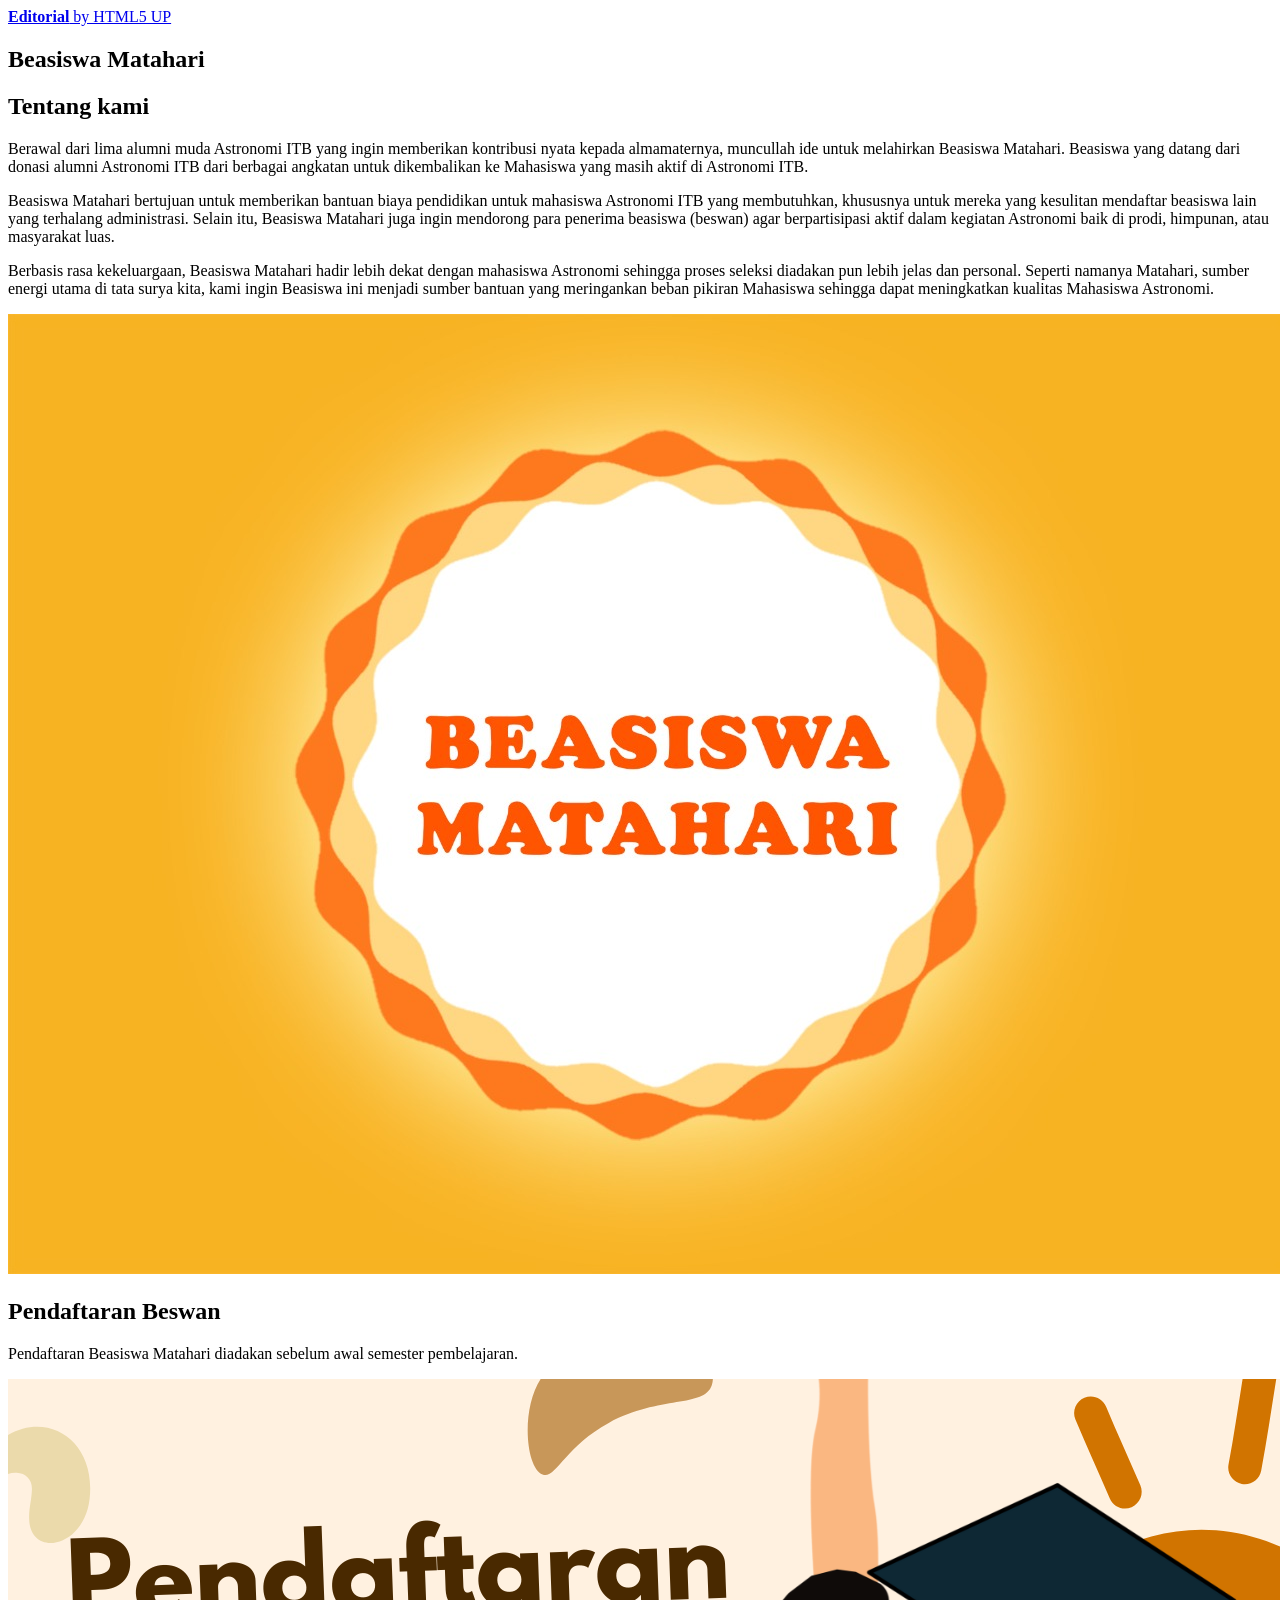
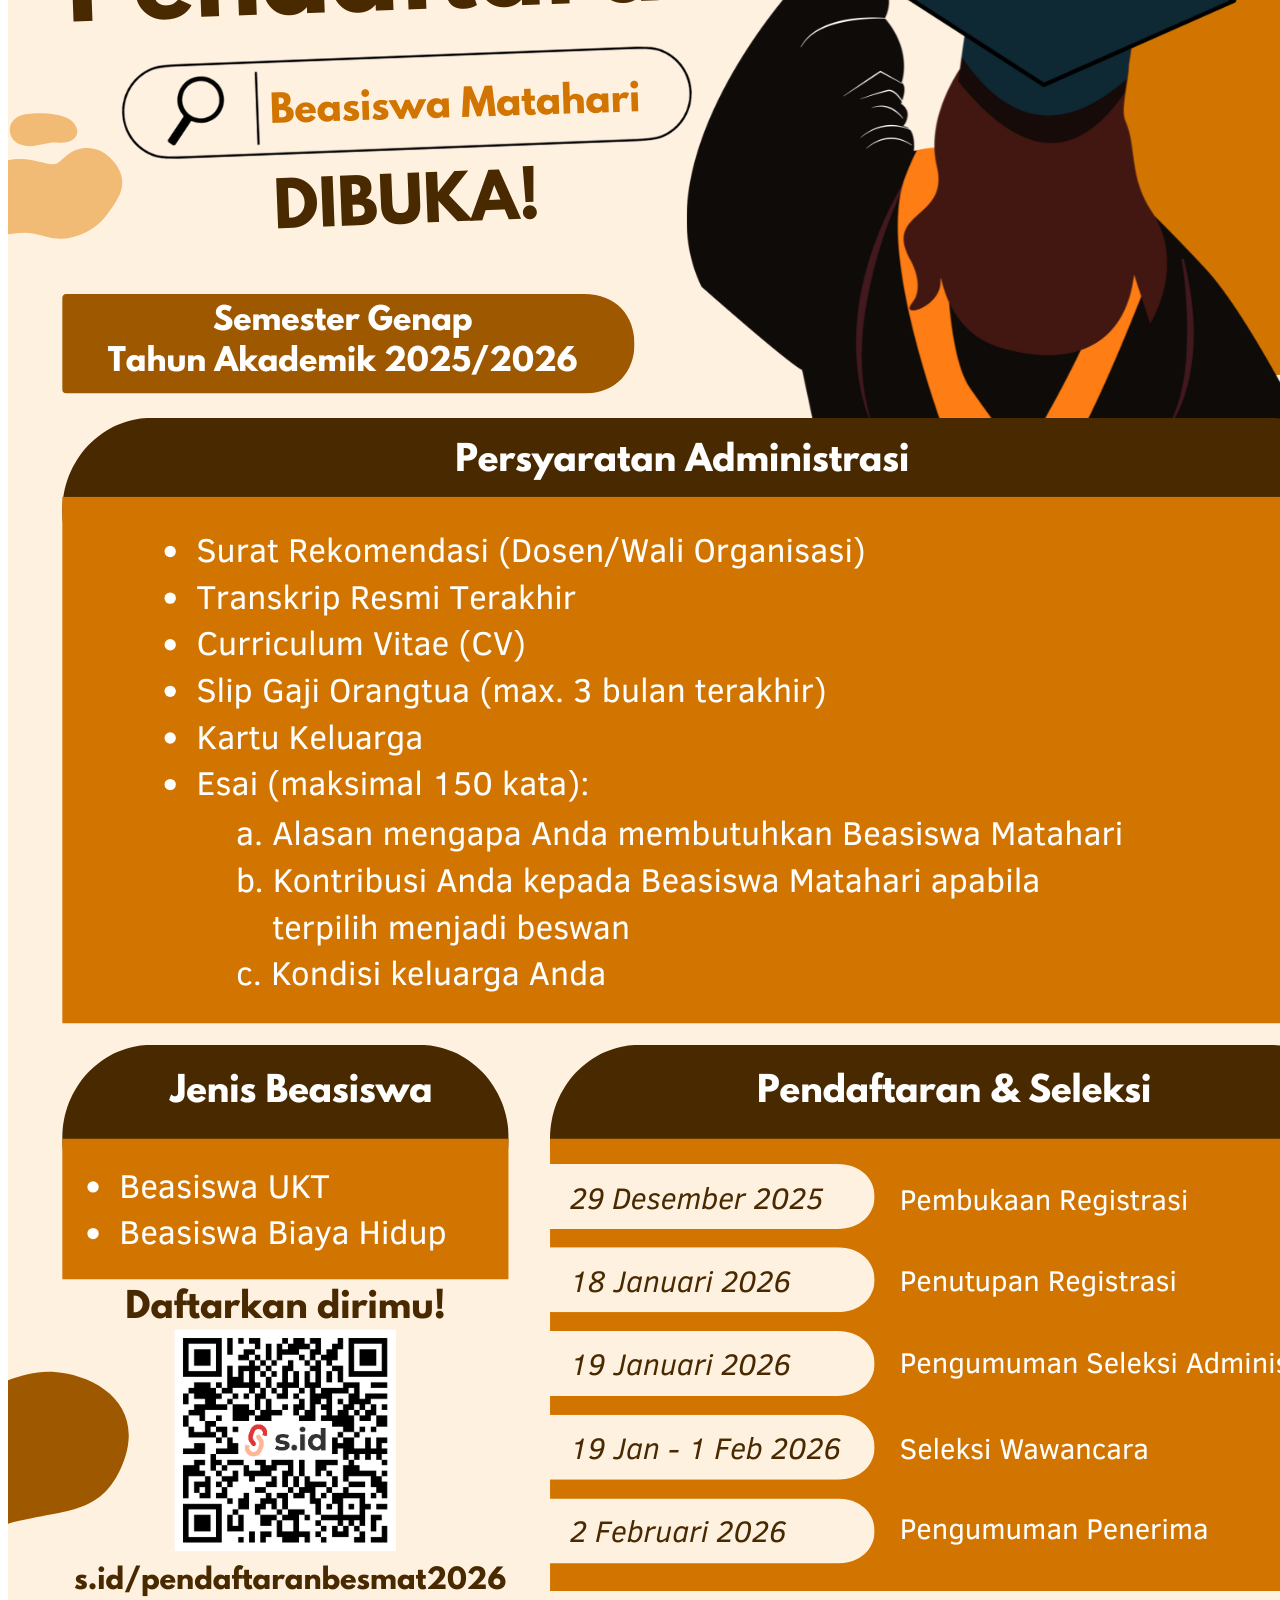
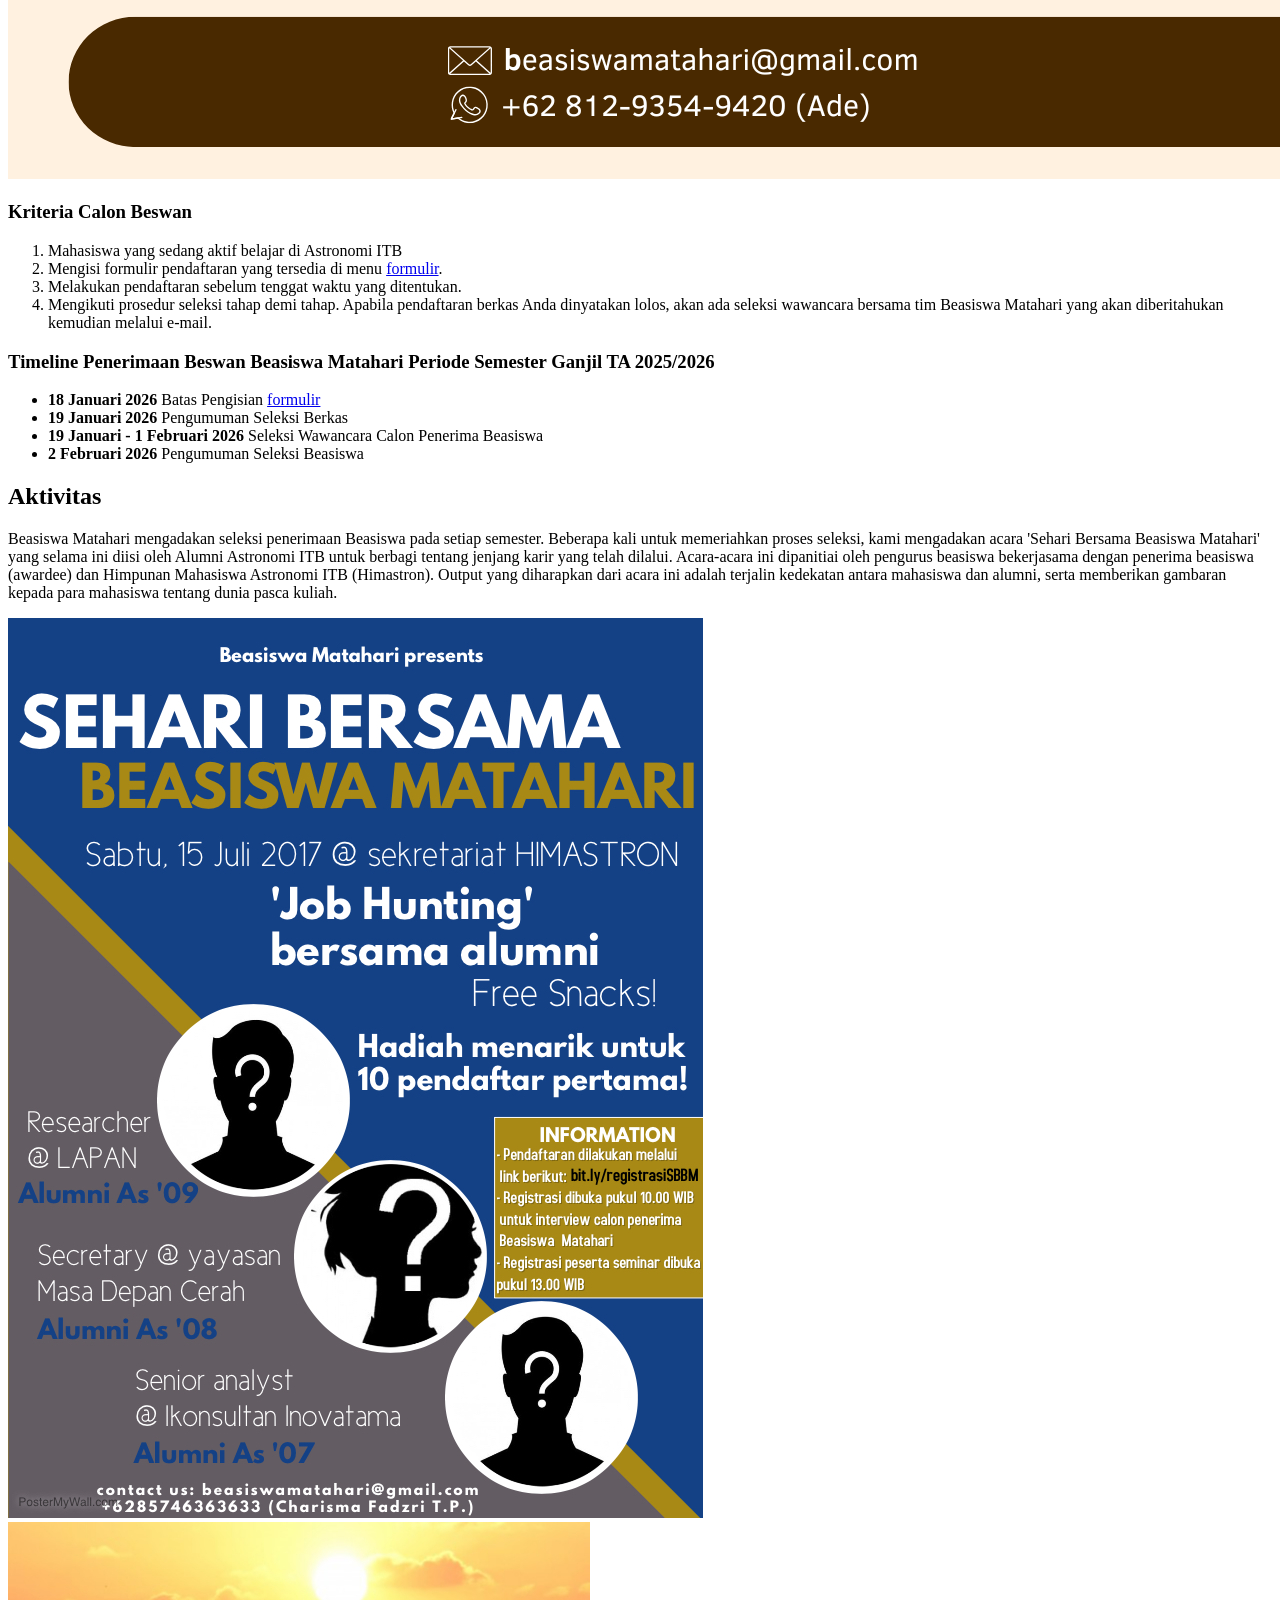
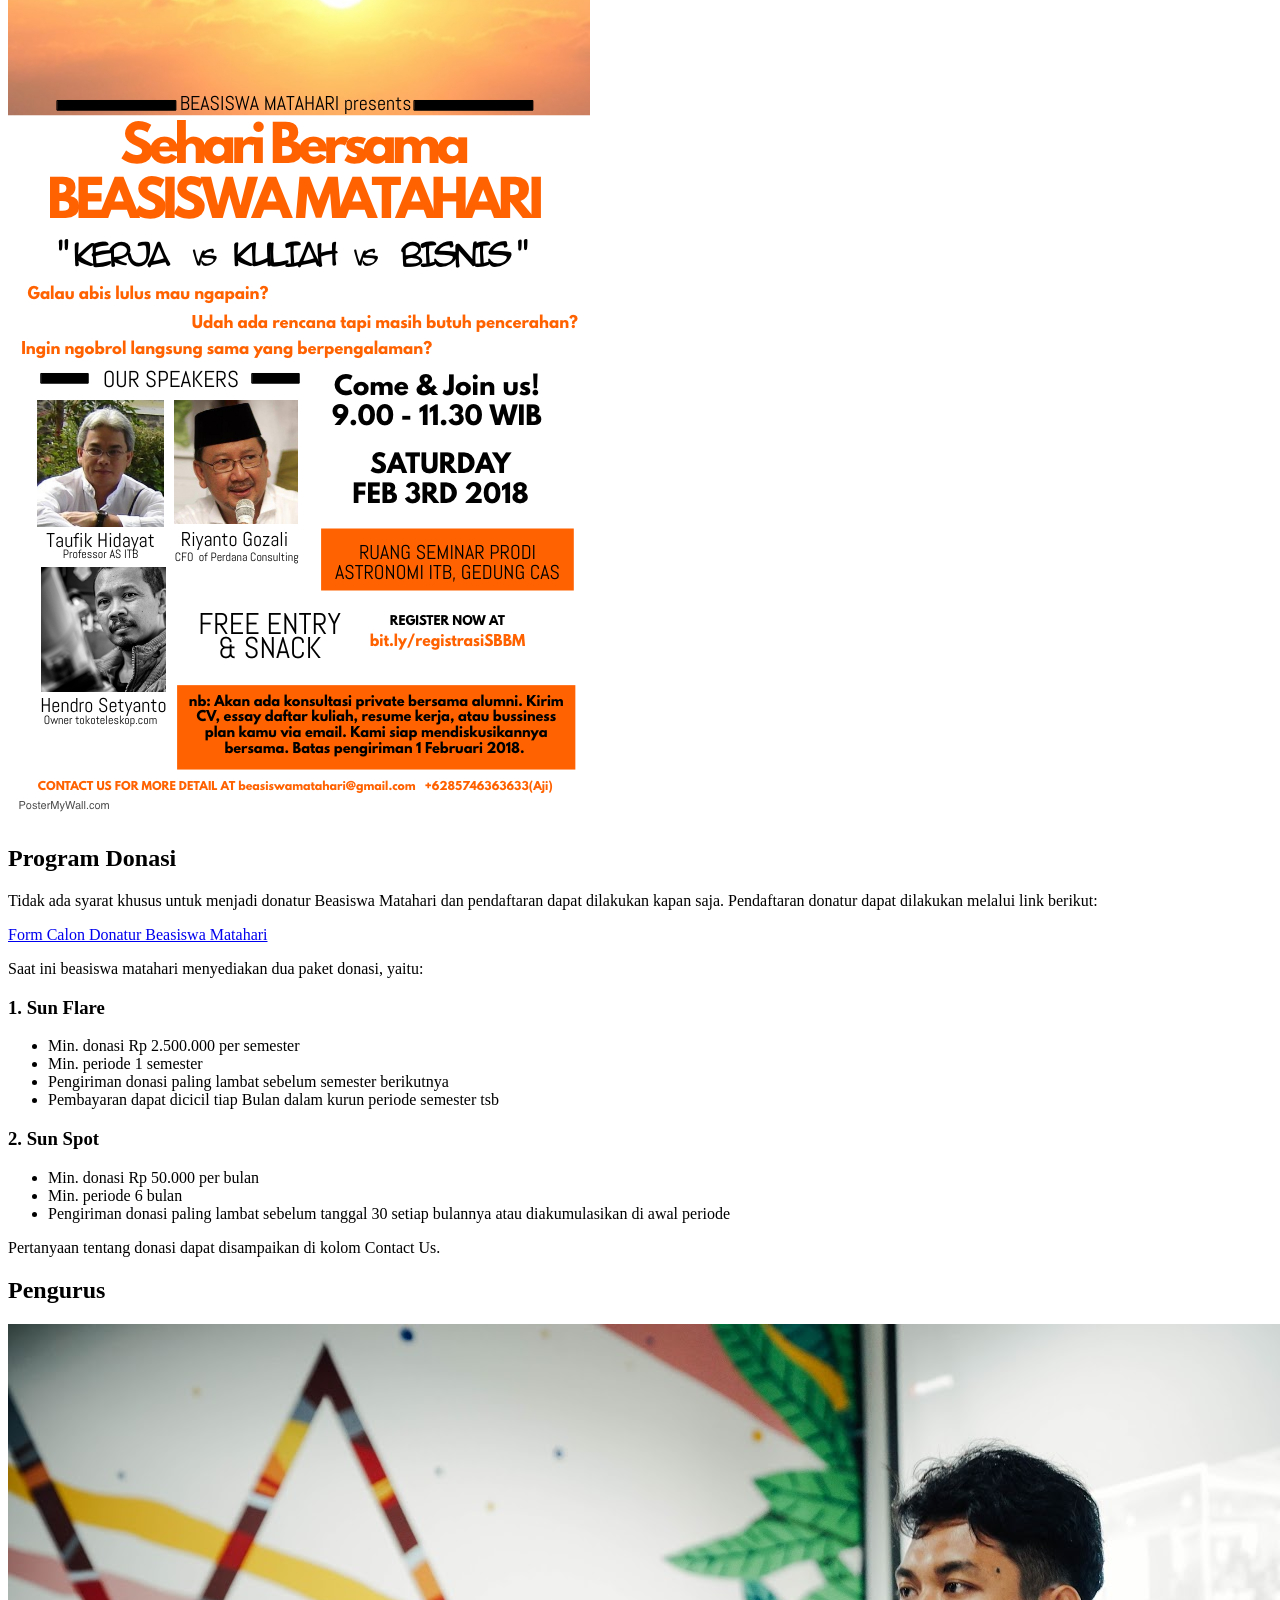
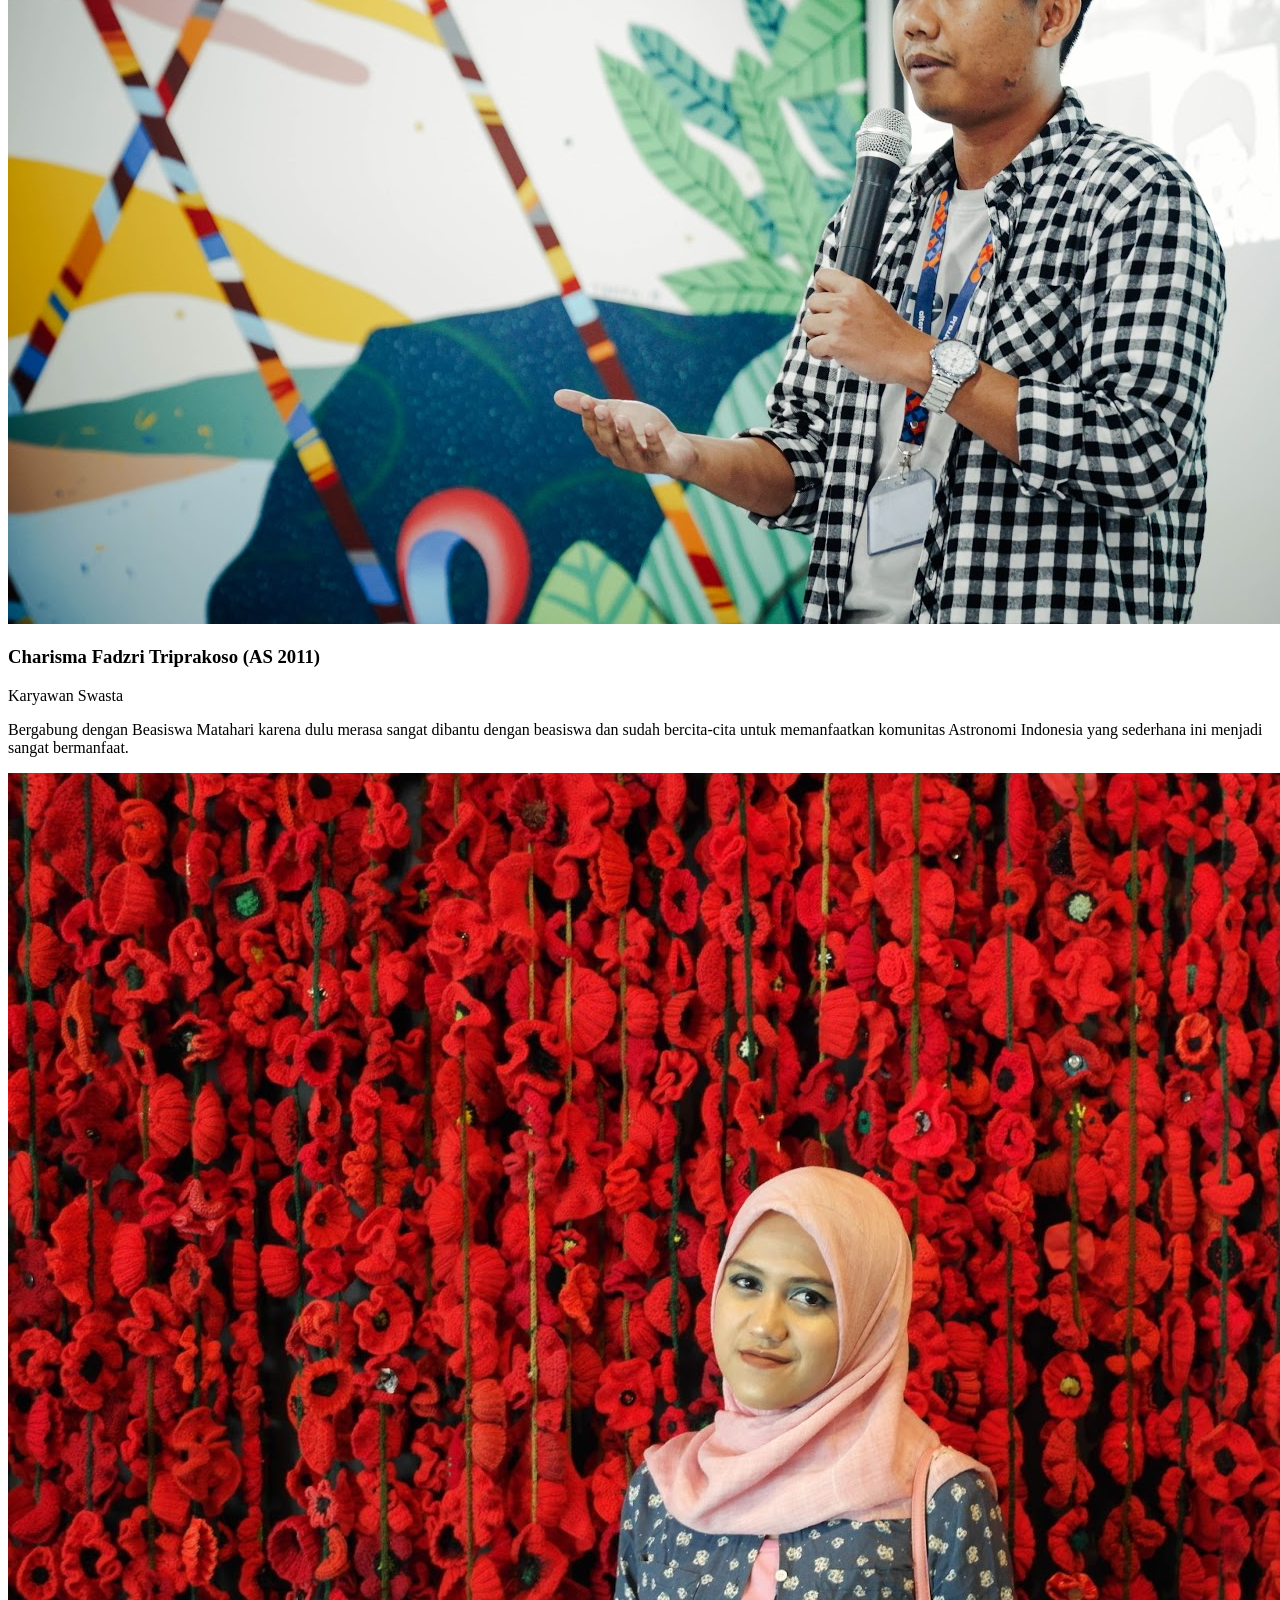
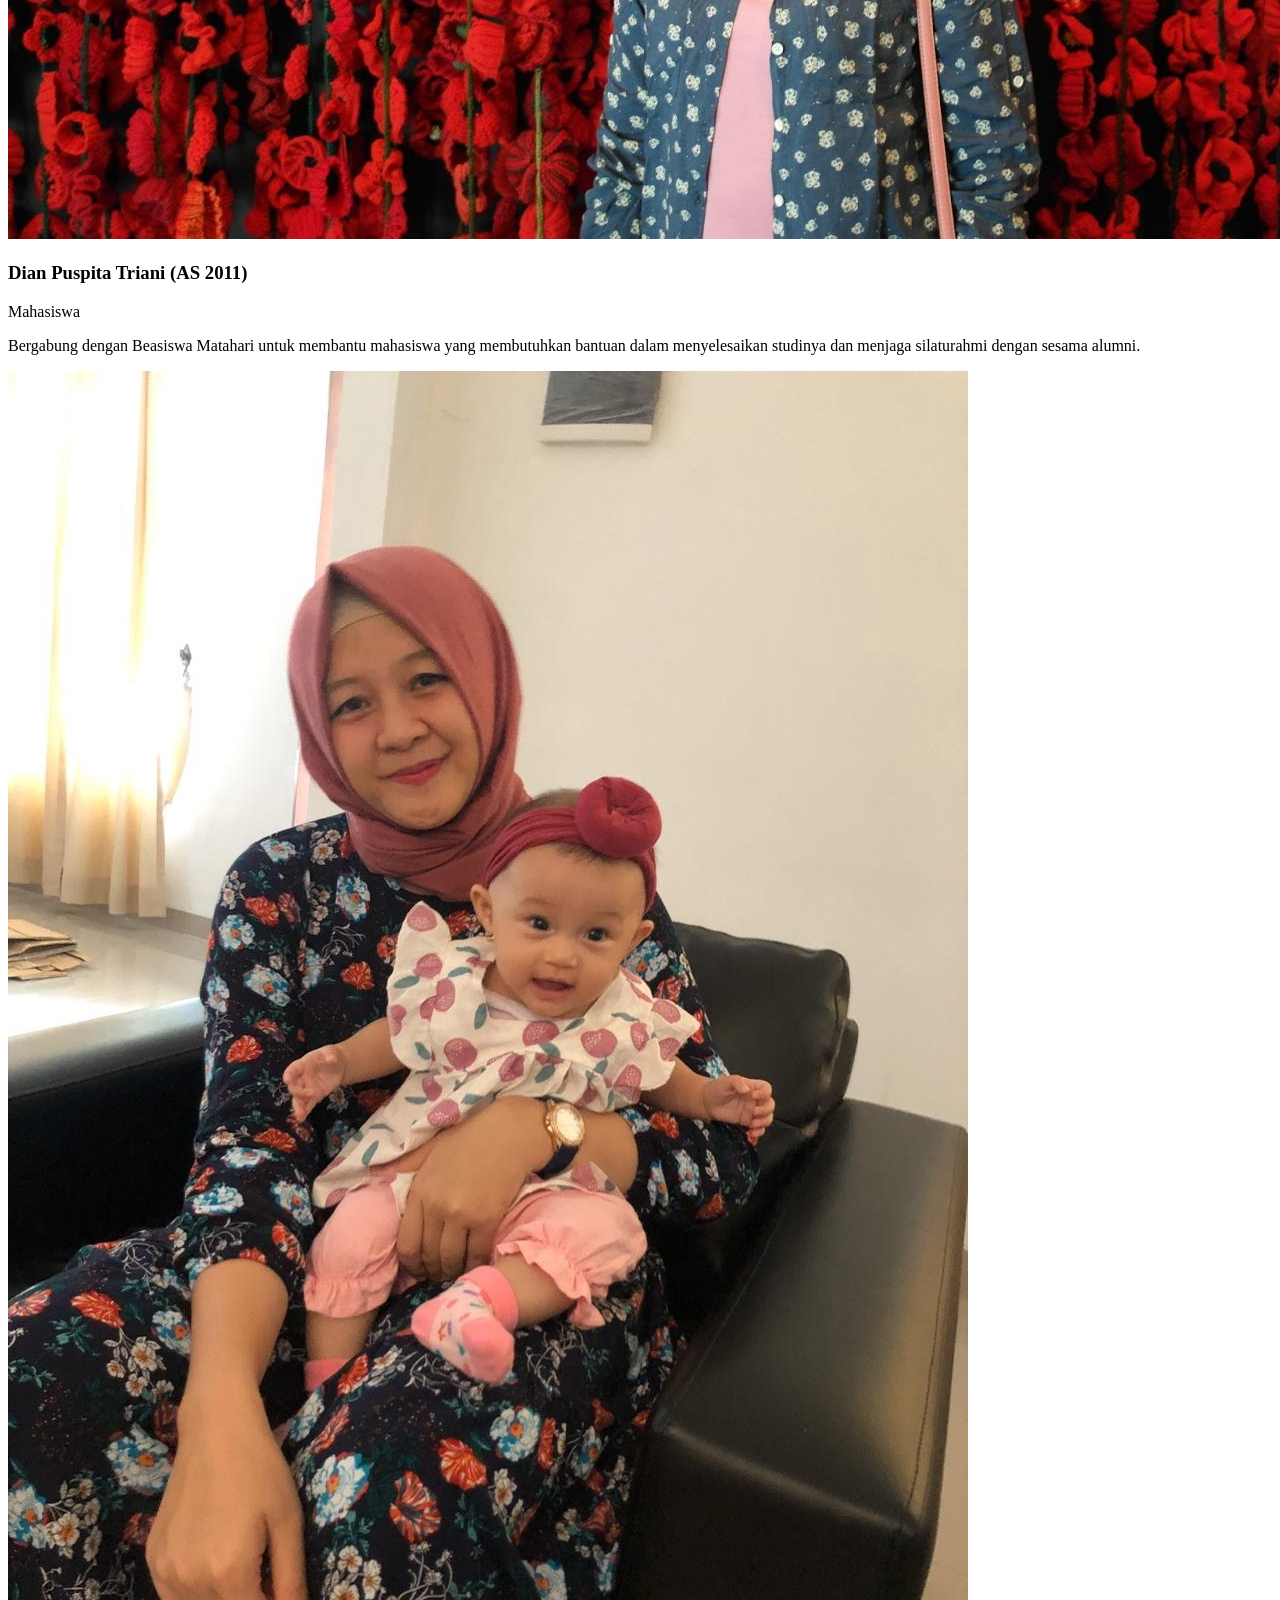
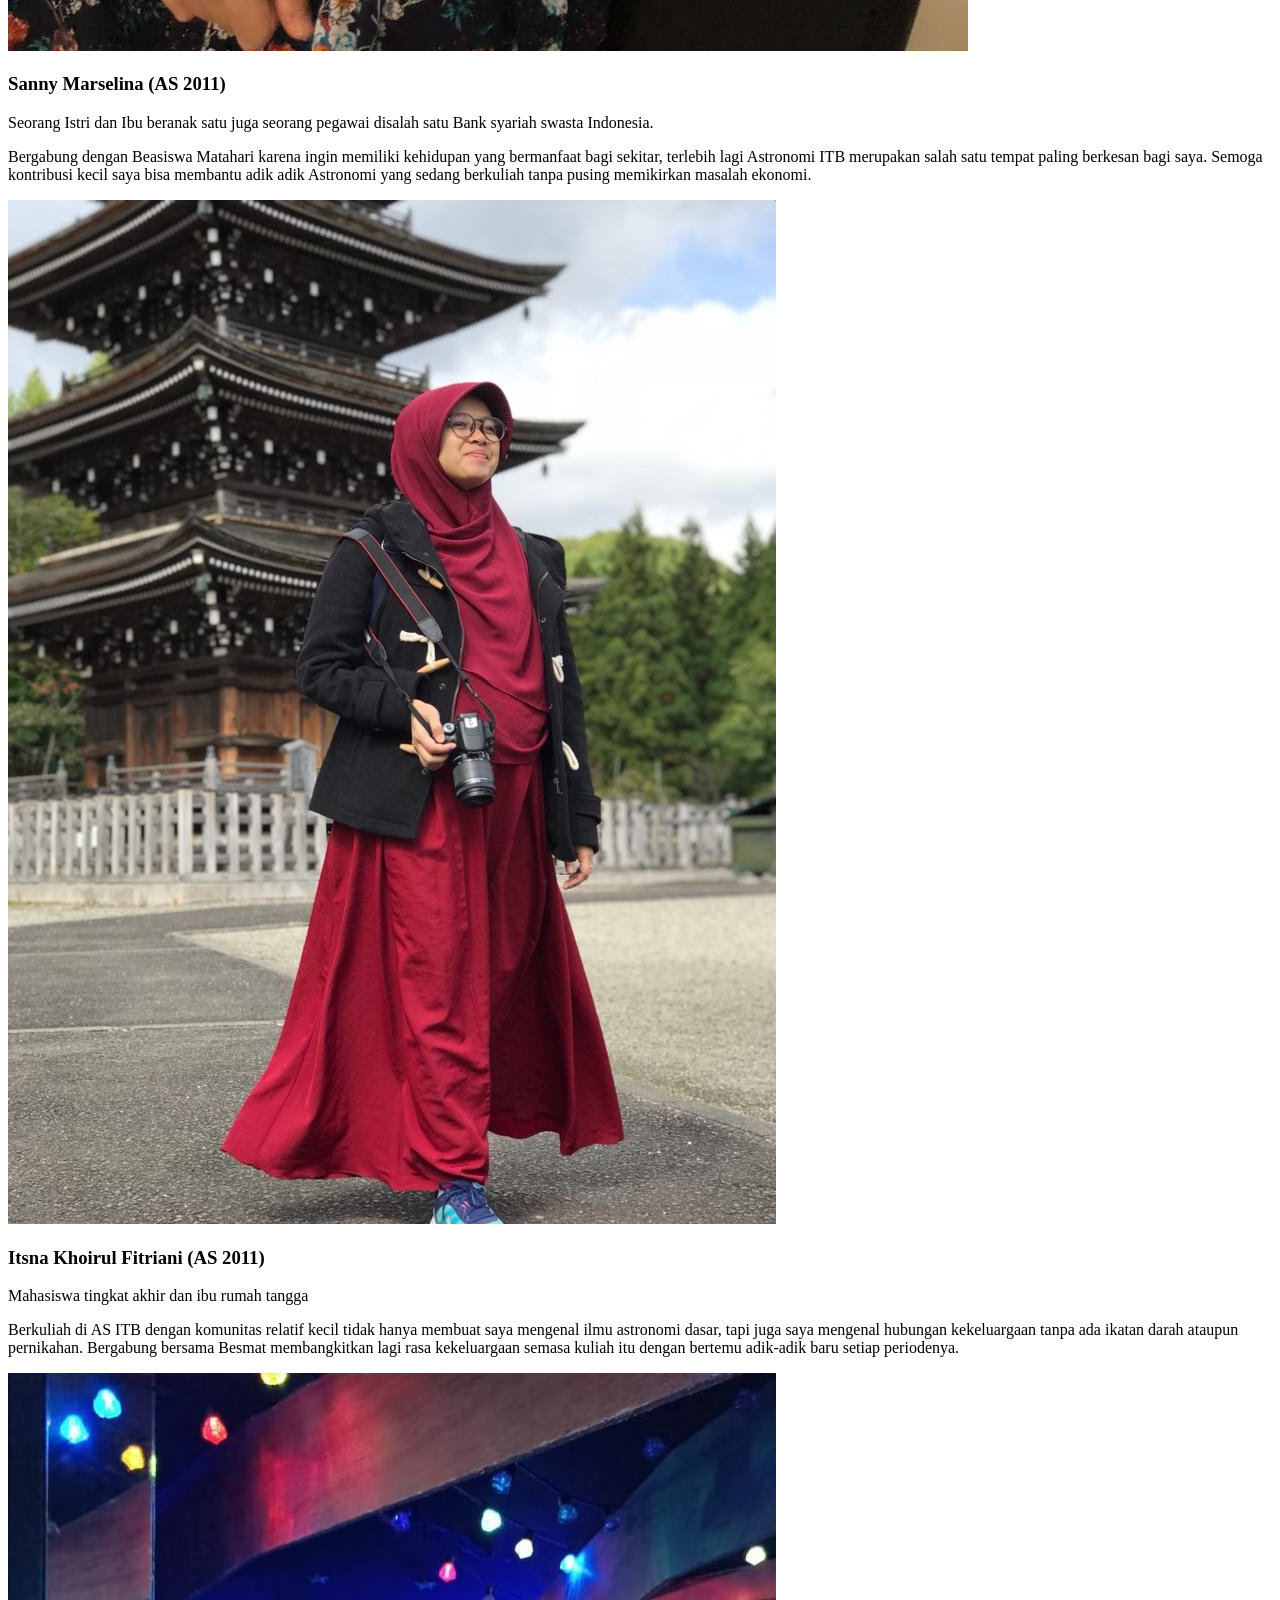
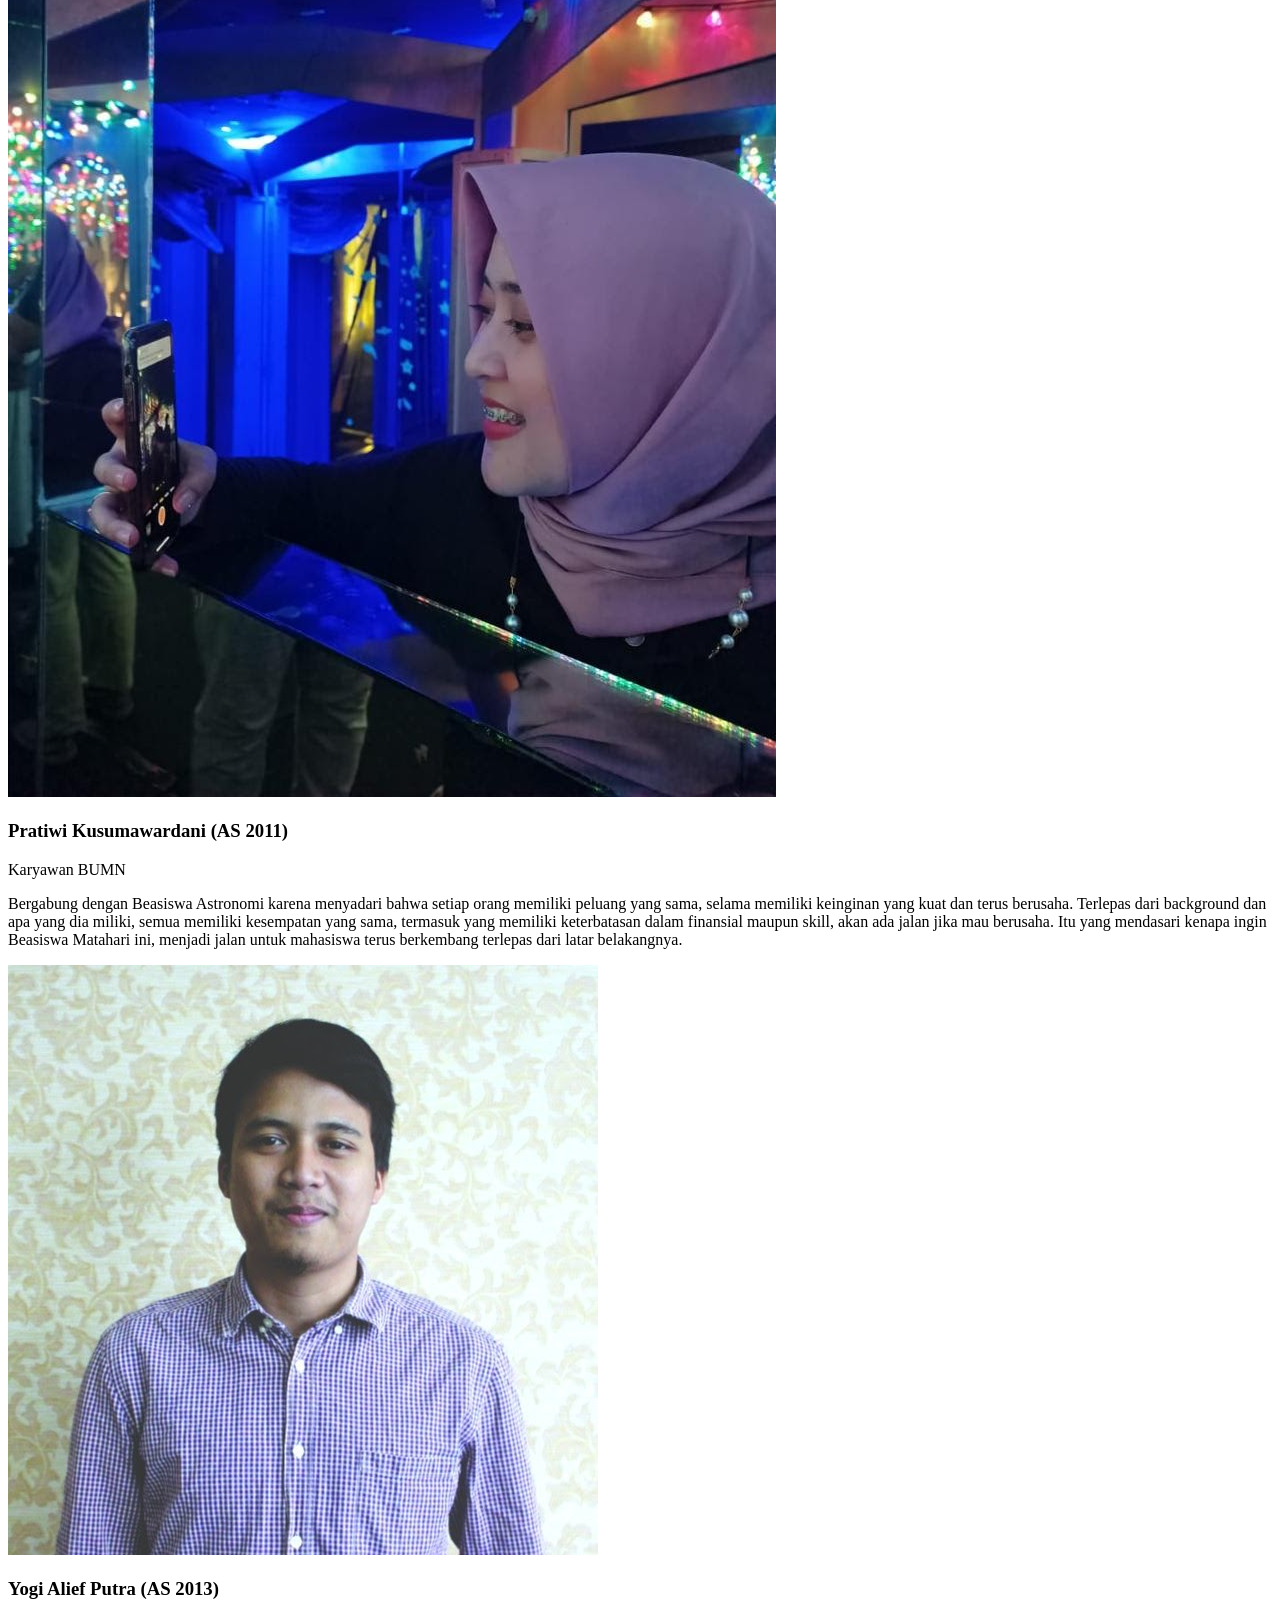
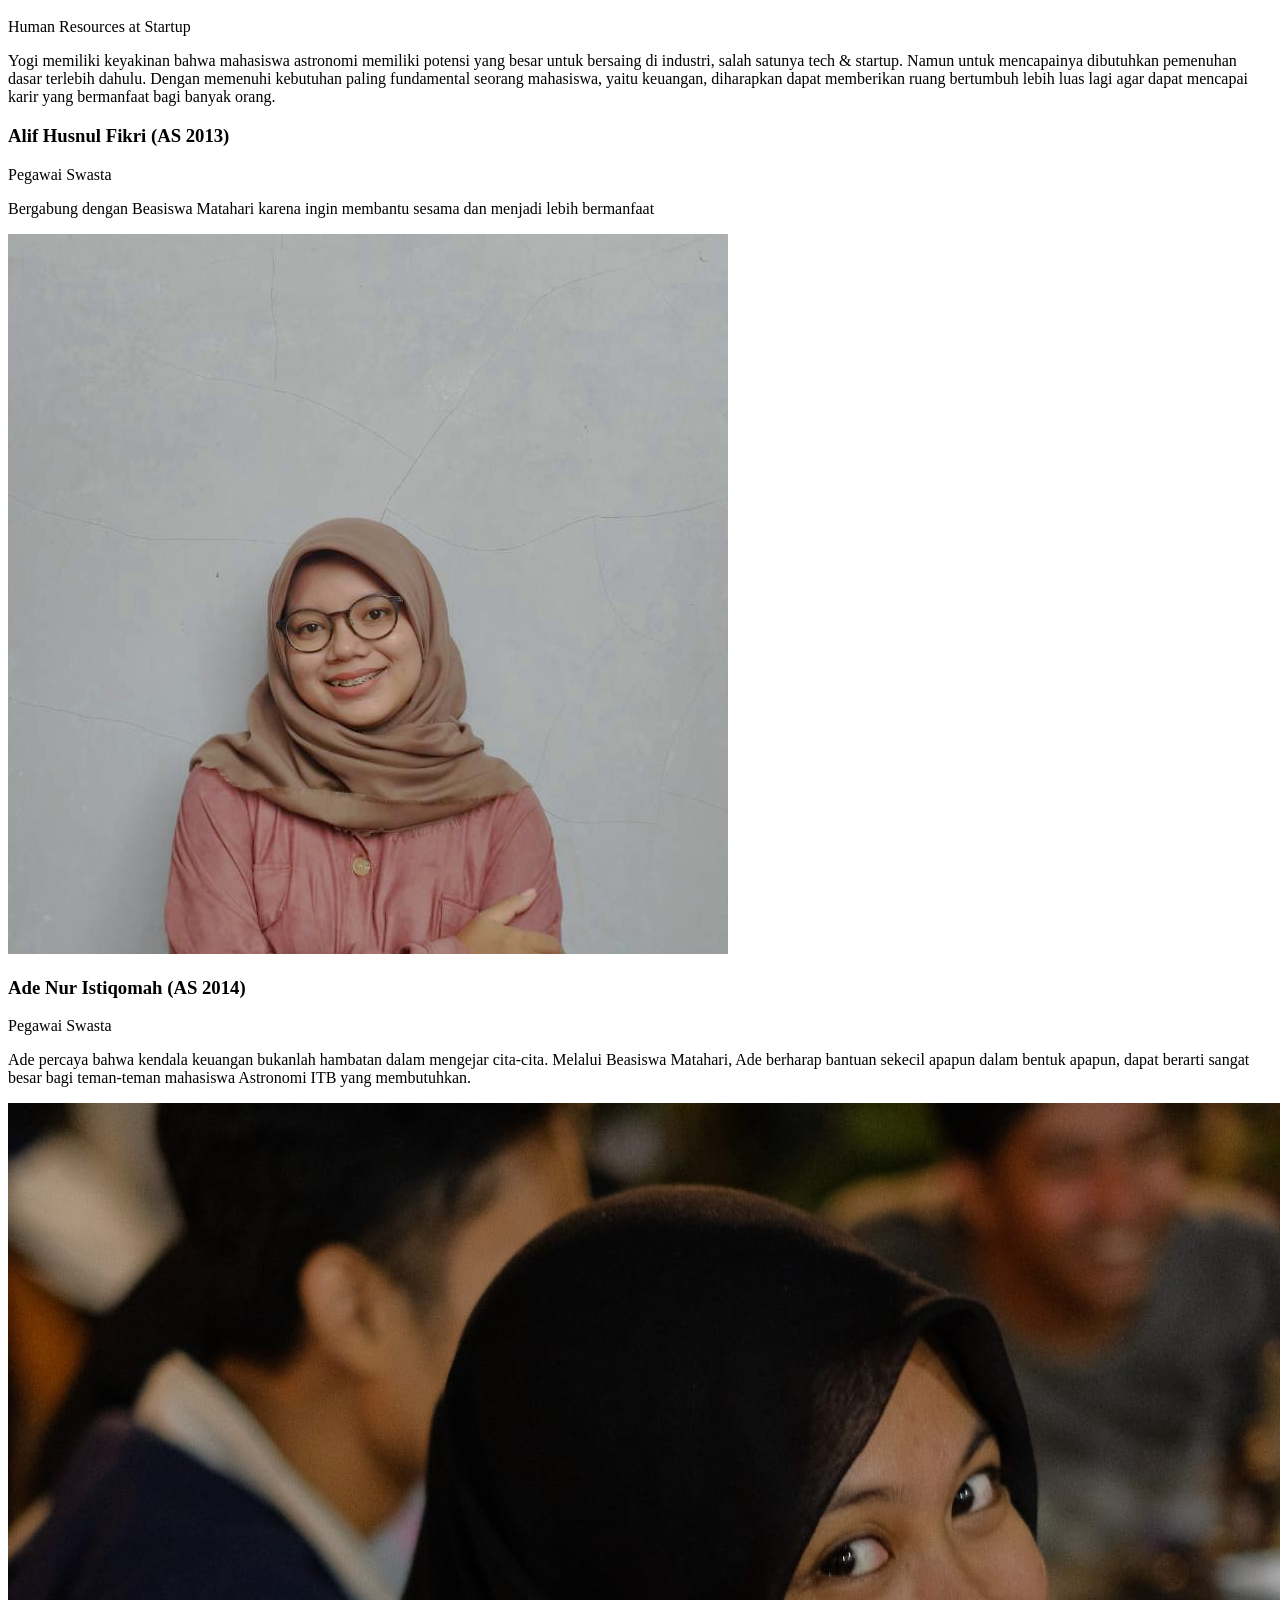
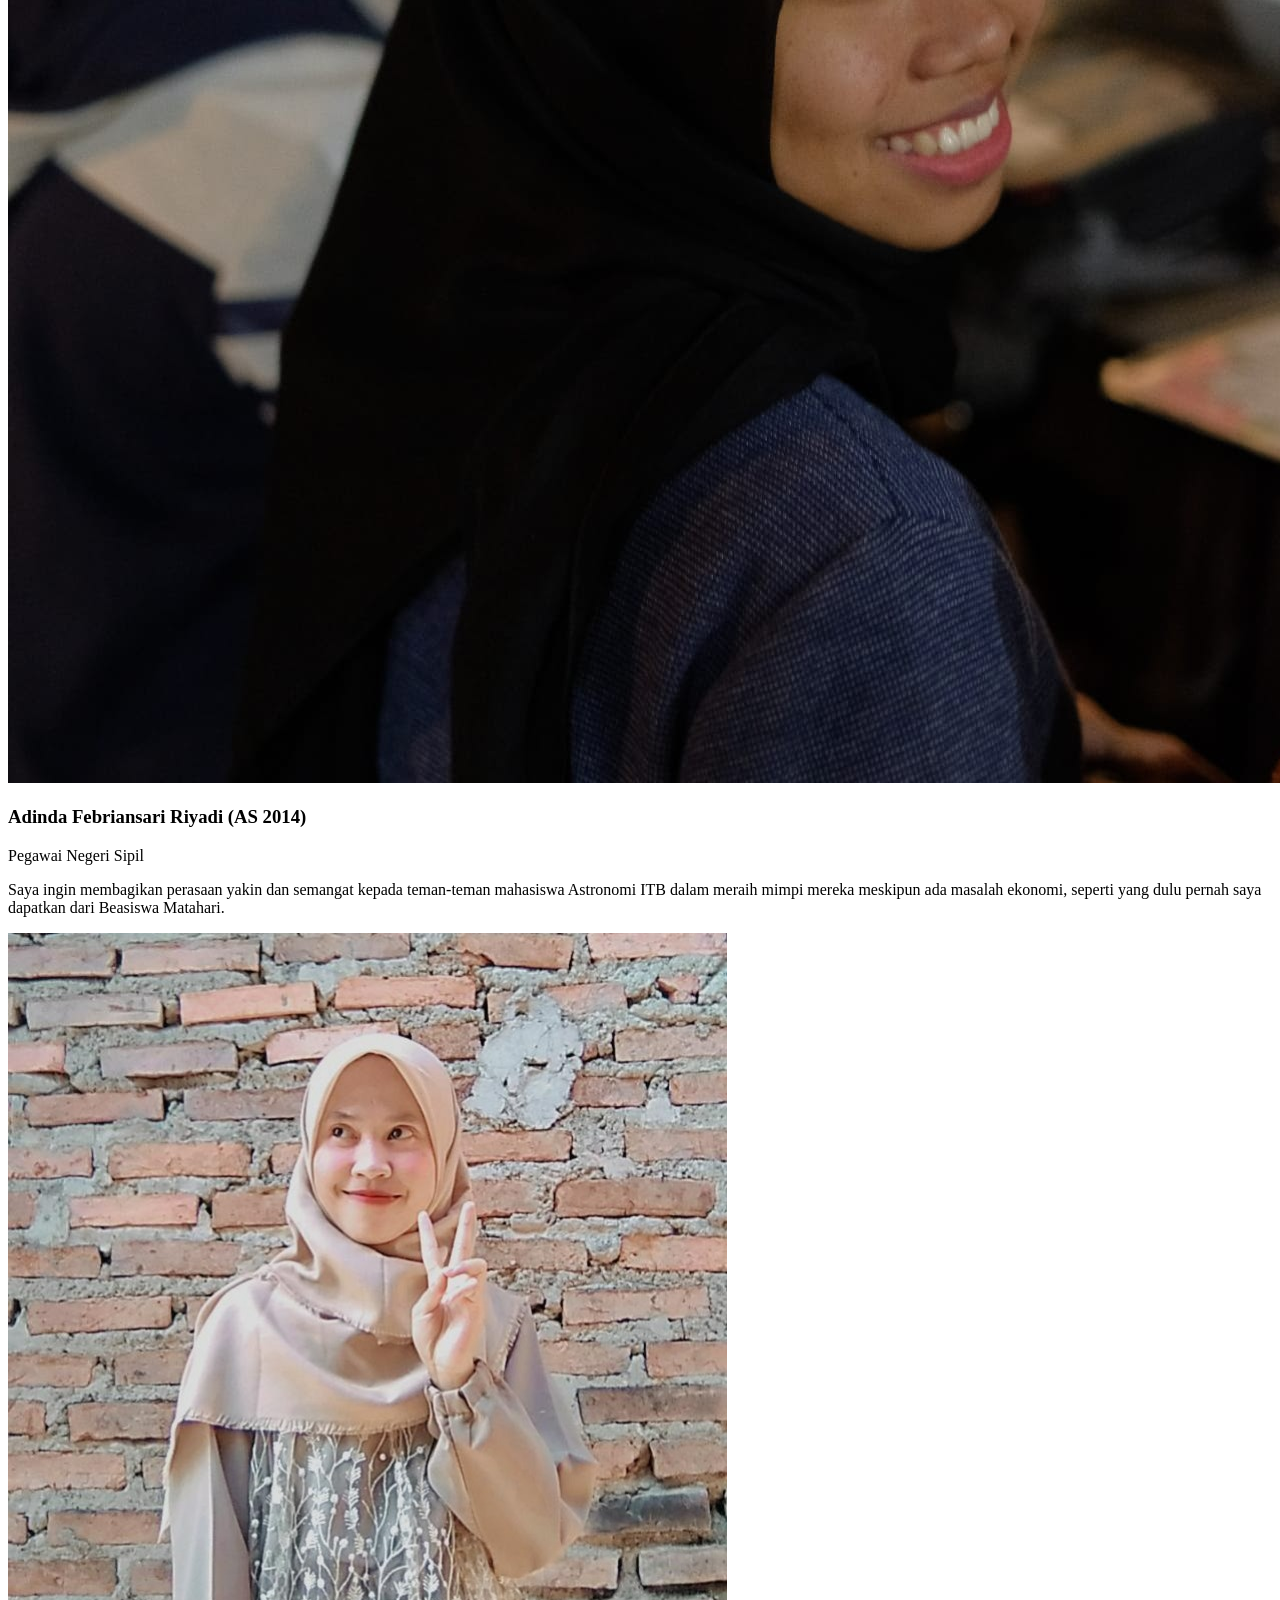
==== index.html @ 415eaded "Update index.html" ====
<!DOCTYPE HTML>
<!--
	Editorial by HTML5 UP
	html5up.net | @ajlkn
	Free for personal and commercial use under the CCA 3.0 license (html5up.net/license)
-->
<html>
	<head>
		<title>Beasiswa Matahari</title>
		<meta charset="utf-8" />
		<meta name="viewport" content="width=device-width, initial-scale=1, user-scalable=no" />
		<link rel="stylesheet" href="assets/css/main.css" />
	</head>
	<body class="is-preload">

		<!-- Wrapper -->
			<div id="wrapper">

				<!-- Main -->
					<div id="main">
						<div class="inner">

							<!-- Header -->
								<header id="header">
									<a href="index.html" class="logo"><strong>Editorial</strong> by HTML5 UP</a>
									<ul class="icons">
									</ul>
								</header>

							<!-- Banner -->
								<section id="banner">
									<div class="content">
										<header>
											<h1>Beasiswa Matahari<br />
											<h2>Tentang kami</h2>
										</header>
										<p>Berawal dari lima alumni muda Astronomi ITB yang ingin memberikan kontribusi nyata kepada almamaternya, muncullah ide untuk melahirkan Beasiswa Matahari. Beasiswa yang datang dari donasi alumni Astronomi ITB dari berbagai angkatan untuk dikembalikan ke Mahasiswa yang masih aktif di Astronomi ITB. <p>
										<p>Beasiswa Matahari bertujuan untuk memberikan bantuan biaya pendidikan untuk mahasiswa Astronomi ITB yang membutuhkan, khususnya untuk mereka yang kesulitan mendaftar beasiswa lain yang terhalang administrasi. Selain itu, Beasiswa Matahari juga ingin mendorong para penerima beasiswa (beswan) agar berpartisipasi aktif dalam kegiatan Astronomi baik di prodi, himpunan, atau masyarakat luas.<p>
										<p>Berbasis rasa kekeluargaan, Beasiswa Matahari hadir lebih dekat dengan mahasiswa Astronomi sehingga proses seleksi diadakan pun lebih jelas dan personal. Seperti namanya Matahari, sumber energi utama di tata surya kita, kami ingin Beasiswa ini menjadi sumber bantuan yang meringankan beban pikiran Mahasiswa sehingga  dapat meningkatkan kualitas Mahasiswa Astronomi.</p>
									</div>
									<span class="image object">
										<img src="images/LogoBesmat.jpeg" alt="" />
									</span>
								
								</section>


							<!-- Section -->
								<section>
									<header class="major">
										<h2>Pendaftaran Beswan</h2>
									</header>
									
									
									<div class="posts">
										<article>
				
											
											<p>Pendaftaran Beasiswa Matahari diadakan sebelum awal semester pembelajaran.</p>
											<a href="#" class="image"><img src="images/poster_periode15.png" alt="" /></a>
											<h3>Kriteria Calon Beswan</h3>
											<ol>
												<li> Mahasiswa yang sedang aktif belajar di Astronomi ITB </li>
												<li> Mengisi formulir pendaftaran yang tersedia di menu <a href="formulir.html">formulir</a>. </li>
												<li> Melakukan pendaftaran sebelum tenggat waktu yang ditentukan. </li>
												<li> Mengikuti prosedur seleksi tahap demi tahap. Apabila pendaftaran berkas Anda dinyatakan lolos, akan ada seleksi wawancara bersama tim Beasiswa Matahari yang akan diberitahukan kemudian melalui e-mail. </li>
											</ol>
											<h3>Timeline Penerimaan Beswan Beasiswa Matahari Periode Semester Ganjil TA 2025/2026</h3>
											<ul>
												<li> <b>18 Januari 2026</b> Batas Pengisian <a href="formulir.html">formulir</a></li>
												<li> <b>19 Januari 2026</b> Pengumuman Seleksi Berkas</li>
												<li> <b>19 Januari - 1 Februari 2026</b> Seleksi Wawancara Calon Penerima Beasiswa</li>
												<li> <b>2 Februari 2026</b> Pengumuman Seleksi Beasiswa</li>
											</ul>
										
											
										</article>
									</div>
								</section>
									
							<!-- Section -->
								<section>
									<header class="major">
										<h2>Aktivitas</h2>
									</header>
									<div class="posts">
										<article>
											<p>Beasiswa Matahari mengadakan seleksi penerimaan Beasiswa pada setiap semester. Beberapa kali untuk memeriahkan proses seleksi, 
												kami mengadakan acara 'Sehari Bersama Beasiswa Matahari' yang selama ini diisi oleh Alumni Astronomi ITB untuk berbagi tentang 
												jenjang karir yang telah dilalui. Acara-acara ini dipanitiai oleh pengurus beasiswa bekerjasama dengan penerima beasiswa (awardee) 
												dan Himpunan Mahasiswa Astronomi ITB (Himastron). Output yang diharapkan dari acara ini adalah terjalin kedekatan antara mahasiswa dan alumni, 
												serta memberikan gambaran kepada para mahasiswa tentang dunia pasca kuliah. </p>
											<a href="#" class="image"><img src="images/seharibersamabesmat_1.jpg" alt="" /></a><a href="#" class="image"><img src="images/seharibersamabesmat_2.jpg" alt="" /></a>
										</article>
									</div>
								</section>

							<!-- Section -->
								<section>
									<header class="major">
										<h2>Program Donasi</h2>
									</header>
									<div class="posts">
										<article>
											<p>Tidak ada syarat khusus untuk menjadi donatur Beasiswa Matahari dan pendaftaran dapat dilakukan kapan saja. Pendaftaran donatur dapat dilakukan melalui link berikut: </p>
											<a href="http://bit.ly/formcalondonaturbeasiswamatahari">Form Calon Donatur Beasiswa Matahari</a><br>
											
											<p>Saat ini beasiswa matahari menyediakan dua paket donasi, yaitu:</p>
											<h3>1. Sun Flare</h3>
											<ul>
												<li>Min. donasi Rp 2.500.000 per semester</li>
												<li>Min. periode 1 semester</li>
												<li>Pengiriman donasi paling lambat sebelum semester berikutnya</li>
												<li>Pembayaran dapat dicicil tiap Bulan dalam kurun periode semester tsb</li>
											</ul>
											
											<h3>2. Sun Spot</h3>
											<ul>
												<li>Min. donasi Rp 50.000 per bulan</li>
												<li>Min. periode 6 bulan</li>
												<li>Pengiriman donasi paling lambat sebelum tanggal 30 setiap bulannya atau diakumulasikan di awal periode</li>
											</ul>
											
											<p>Pertanyaan tentang donasi dapat disampaikan di kolom Contact Us.</p>

											
										</article>
									</div>
								</section>

							<!-- Section -->
								<section>
									<header class="major">
										<h2>Pengurus</h2>
									</header>
									<div class="posts">
										<article>
											<a href="#" class="image"><img src="images/aji.jpeg" alt="" /></a>
											<h3>Charisma Fadzri Triprakoso (AS 2011)</h3>
											<p>Karyawan Swasta</p>
											<p>Bergabung dengan Beasiswa Matahari karena dulu merasa sangat dibantu dengan beasiswa dan sudah bercita-cita untuk memanfaatkan komunitas Astronomi Indonesia yang sederhana ini menjadi sangat bermanfaat. </p>
										</article>
										<article>
											<a href="#" class="image"><img src="images/pipit.jpeg" alt="" /></a>
											<h3>Dian Puspita Triani (AS 2011)</h3>
											<p>Mahasiswa</p>
											<p>Bergabung dengan Beasiswa Matahari untuk membantu mahasiswa yang membutuhkan bantuan dalam menyelesaikan studinya dan menjaga silaturahmi dengan sesama alumni. </p>
										</article>
																				<article>
											<a href="#" class="image"><img src="images/sanny.jpeg" alt="" /></a>
											<h3>Sanny Marselina (AS 2011)</h3>
											<p>Seorang Istri dan Ibu beranak satu juga seorang pegawai disalah satu Bank syariah swasta Indonesia.</p>
											<p>Bergabung dengan Beasiswa Matahari karena ingin memiliki kehidupan yang bermanfaat bagi sekitar, terlebih lagi Astronomi ITB merupakan salah satu tempat paling berkesan bagi saya. Semoga kontribusi kecil saya bisa membantu adik adik Astronomi yang sedang berkuliah tanpa pusing memikirkan masalah ekonomi.</p>
										</article>

										<article>
											<a href="#" class="image"><img src="images/itsna.jpeg" alt="" /></a>
											<h3>Itsna Khoirul Fitriani (AS 2011)</h3>
											<p>Mahasiswa tingkat akhir dan ibu rumah tangga</p>
											<p>Berkuliah di AS ITB dengan komunitas relatif kecil tidak hanya membuat saya mengenal ilmu astronomi dasar, tapi juga saya mengenal hubungan kekeluargaan tanpa ada ikatan darah ataupun pernikahan. Bergabung bersama Besmat membangkitkan lagi rasa kekeluargaan semasa kuliah itu dengan bertemu adik-adik baru setiap periodenya. </p>
										</article>
										<article>
											<a href="#" class="image"><img src="images/tiwi.jpeg" alt="" /></a>
											<h3>Pratiwi Kusumawardani (AS 2011)</h3>
											<p>Karyawan BUMN</p>
											<p>Bergabung dengan Beasiswa Astronomi karena menyadari bahwa setiap orang memiliki peluang yang sama, selama memiliki keinginan yang kuat dan terus berusaha. Terlepas dari background dan apa yang dia miliki, semua memiliki kesempatan yang sama, termasuk yang memiliki keterbatasan dalam finansial maupun skill, akan ada jalan jika mau berusaha. Itu yang mendasari kenapa ingin Beasiswa Matahari ini, menjadi jalan untuk mahasiswa terus berkembang terlepas dari latar belakangnya.</p>
										</article>
										<article>
											<a href="#" class="image"><img src="images/yogi.jpeg" alt="" /></a>
											<h3>Yogi Alief Putra (AS 2013)</h3>
											<p>Human Resources at Startup</p>
											<p>Yogi memiliki keyakinan bahwa mahasiswa astronomi memiliki potensi yang besar untuk bersaing di industri, salah satunya tech & startup. Namun untuk mencapainya dibutuhkan pemenuhan dasar terlebih dahulu. Dengan memenuhi kebutuhan paling fundamental seorang mahasiswa, yaitu keuangan, diharapkan dapat memberikan ruang bertumbuh lebih luas lagi agar dapat mencapai karir yang bermanfaat bagi banyak orang. </p>
										</article>
										<article>
											<h3>Alif Husnul Fikri (AS 2013)</h3>
											<p>Pegawai Swasta</p>
											<p>Bergabung dengan Beasiswa Matahari karena ingin membantu sesama dan menjadi lebih bermanfaat</p>
										</article>
										<article>
											<a href="#" class="image"><img src="images/ade_new.png" alt="" /></a>
											<h3>Ade Nur Istiqomah (AS 2014)</h3>
											<p>Pegawai Swasta</p>
											<p>Ade percaya bahwa kendala keuangan bukanlah hambatan dalam mengejar cita-cita. Melalui Beasiswa Matahari, Ade berharap bantuan sekecil apapun dalam bentuk apapun, dapat berarti sangat besar bagi teman-teman mahasiswa Astronomi ITB yang membutuhkan. </p>
										</article>
										<article>
											<a href="#" class="image"><img src="images/dinda.jpeg" alt="" /></a>
											<h3>Adinda Febriansari Riyadi (AS 2014)</h3>
											<p>Pegawai Negeri Sipil</p>
											<p>Saya ingin membagikan perasaan yakin dan semangat kepada teman-teman mahasiswa Astronomi ITB dalam meraih mimpi mereka meskipun ada masalah ekonomi, seperti yang dulu pernah saya dapatkan dari Beasiswa Matahari. </p>
										</article>
										<article>
											<a href="#" class="image"><img src="images/rita.jpeg" alt="" /></a>
											<h3>Rita Puspitasari (AS 2017)</h3>
											<p>Pegawai Swasta</p>
											<p>Ketika saya masih menjadi Mahasiswa Astronomi, saya juga merupakan beswan dari Beasiswa Matahari. Merasakan manfaat yang begitu besar, rasanya saya perlu ikut berkontribusi dan bergabung sebagai pengurus Beasiswa Matahari setelah lulus dan bekerja. Semoga niat dan tujuan kebermanfaatan saya beserta kakak-kakak di Beasiswa Matahari juga para Donatur dapat tersampaikan dengan baik kepada para beswan. </p>
										</article>
										<article>
											<a href="#" class="image"><img src="images/zia.jpg" alt="" /></a>
											<h3>Fauzia La Fatsa (AS 2020)</h3>
											<p>Staf Public Outreach Observatorium Bosscha</p>
											<p>Berawal dari penerima Beasiswa Matahari saat kuliah, saya sangat bersyukur kini bisa kembali sebagai pengurus. Saatnya saya hadir untuk ikut membantu teman-teman Astronomi lainnya agar tetap semangat mengejar cita-cita. </p>
										</article>
										<article>
											<a href="#" class="image"><img src="images/va.JPG" alt="" /></a>
											<h3>Va Syarif (AS 2021)</h3>
											<p>Mahasiswa</p>
											<p>Beasiswa Matahari pernah membantu saya. Kini saatnya saya membantu Beasiswa Matahari dan teman-teman Astronomi ITB. </p>
										</article>
										<article>
											<a href="#" class="image"><img src="images/mirul.jpg" alt="" /></a>
											<h3>Raihan Amirul Husana (AS 2021)</h3>
											<p>Pekerja Part-Time</p>
											<p>Saya percaya bahwa pendidikan adalah hak setiap warga negara. Semoga dengan Beasiswa Matahari, saya bisa berkontribusi untuk pendidikan di Indonesia.</p>
										</article>

									</div>
								</section>

						</div>
					</div>

				<!-- Sidebar -->
					<div id="sidebar">
						<div class="inner">

							<!-- Search -->
								<section id="search" class="alt">
									<form method="post" action="#">
										<input type="text" name="query" id="query" placeholder="Search" />
									</form>
								</section>

							<!-- Menu -->
								<nav id="menu">
									<header class="major">
										<h2>Menu</h2>
									</header>
									<ul>
										<li><a href="index.html">Homepage</a></li>
										<li><a href="pencapaian.html">Pencapaian</a></li>
										<li><a href="formulir.html">Formulir</a></li>
										<li><a href="testimoni.html">Testimoni</a></li>
		
										<li>
											<span class="opener">FAQ</span>
											<ul>
												<li><a href="donatur-faq.html">FAQ Donatur</a></li>
												<li><a href="beswan-faq.html">FAQ Beswan</a></li>
											</ul>
										</li>
									</ul>
								</nav>


							<!-- Section -->
								<section>
									<header class="major">
										<h2>Kontak kami</h2>
									</header>
									<p>Jika anda ingin memperoleh informasi lebih lanjut terkait donasi atau pendaftaran, silakan hubungi tim kami:</p>
									<ul class="contact">
										<li class="icon solid fa-envelope"><a href="#">beasiswamatahari@gmail.com</a></li>
										<li class="icon solid fa-phone">+62-812-9354-9420 (Ade Nur Istiqomah)</li>
									</ul>
								</section>

							<!-- Footer -->
								<footer id="footer">
									<p class="copyright">&copy; Untitled. All rights reserved. Demo Images: <a href="https://unsplash.com">Unsplash</a>. Design: <a href="https://html5up.net">HTML5 UP</a>.</p>
								</footer>

						</div>
					</div>

			</div>

		<!-- Scripts -->
			<script src="assets/js/jquery.min.js"></script>
			<script src="assets/js/browser.min.js"></script>
			<script src="assets/js/breakpoints.min.js"></script>
			<script src="assets/js/util.js"></script>
			<script src="assets/js/main.js"></script>

	</body>
</html>
---- assets/css/main.css ----
@import url(fontawesome-all.min.css);
@import url("https://fonts.googleapis.com/css?family=Open+Sans:400,600,400italic,600italic|Roboto+Slab:400,700");
/*
	Editorial by HTML5 UP
	html5up.net | @ajlkn
	Free for personal and commercial use under the CCA 3.0 license (html5up.net/license)
*/
html, body, div, span, applet, object,
iframe, h1, h2, h3, h4, h5, h6, p, blockquote,
pre, a, abbr, acronym, address, big, cite,
code, del, dfn, em, img, ins, kbd, q, s, samp,
small, strike, strong, sub, sup, tt, var, b,
u, i, center, dl, dt, dd, ol, ul, li, fieldset,
form, label, legend, table, caption, tbody,
tfoot, thead, tr, th, td, article, aside,
canvas, details, embed, figure, figcaption,
footer, header, hgroup, menu, nav, output, ruby,
section, summary, time, mark, audio, video {
  margin: 0;
  padding: 0;
  border: 0;
  font-size: 100%;
  font: inherit;
  vertical-align: baseline; }

article, aside, details, figcaption, figure,
footer, header, hgroup, menu, nav, section {
  display: block; }

body {
  line-height: 1; }

ol, ul {
  list-style: none; }

blockquote, q {
  quotes: none; }
  blockquote:before, blockquote:after, q:before, q:after {
    content: '';
    content: none; }

table {
  border-collapse: collapse;
  border-spacing: 0; }

body {
  -webkit-text-size-adjust: none; }

mark {
  background-color: transparent;
  color: inherit; }

input::-moz-focus-inner {
  border: 0;
  padding: 0; }

input, select, textarea {
  -moz-appearance: none;
  -webkit-appearance: none;
  -ms-appearance: none;
  appearance: none; }

/* Basic */
@-ms-viewport {
  width: device-width; }

body {
  -ms-overflow-style: scrollbar; }

@media screen and (max-width: 480px) {
  html, body {
    min-width: 320px; } }

html {
  box-sizing: border-box; }

*, *:before, *:after {
  box-sizing: inherit; }

body {
  background: #ffffff; }
  body.is-preload *, body.is-preload *:before, body.is-preload *:after, body.is-resizing *, body.is-resizing *:before, body.is-resizing *:after {
    -moz-animation: none !important;
    -webkit-animation: none !important;
    -ms-animation: none !important;
    animation: none !important;
    -moz-transition: none !important;
    -webkit-transition: none !important;
    -ms-transition: none !important;
    transition: none !important; }

/* Type */
body, input, select, textarea {
  color: #7f888f;
  font-family: "Open Sans", sans-serif;
  font-size: 13pt;
  font-weight: 400;
  line-height: 1.65; }
  @media screen and (max-width: 1680px) {
    body, input, select, textarea {
      font-size: 11pt; } }
  @media screen and (max-width: 1280px) {
    body, input, select, textarea {
      font-size: 10pt; } }
  @media screen and (max-width: 360px) {
    body, input, select, textarea {
      font-size: 9pt; } }

a {
  -moz-transition: color 0.2s ease-in-out, border-bottom-color 0.2s ease-in-out;
  -webkit-transition: color 0.2s ease-in-out, border-bottom-color 0.2s ease-in-out;
  -ms-transition: color 0.2s ease-in-out, border-bottom-color 0.2s ease-in-out;
  transition: color 0.2s ease-in-out, border-bottom-color 0.2s ease-in-out;
  border-bottom: dotted 1px;
  color: #f56a6a;
  text-decoration: none; }
  a:hover {
    border-bottom-color: #f56a6a;
    color: #f56a6a !important; }
    a:hover strong {
      color: inherit; }

strong, b {
  color: #3d4449;
  font-weight: 600; }

em, i {
  font-style: italic; }

p {
  margin: 0 0 2em 0; }

h1, h2, h3, h4, h5, h6 {
  color: #3d4449;
  font-family: "Roboto Slab", serif;
  font-weight: 700;
  line-height: 1.5;
  margin: 0 0 1em 0; }
  h1 a, h2 a, h3 a, h4 a, h5 a, h6 a {
    color: inherit;
    text-decoration: none;
    border-bottom: 0; }

h1 {
  font-size: 4em;
  margin: 0 0 0.5em 0;
  line-height: 1.3; }

h2 {
  font-size: 1.75em; }

h3 {
  font-size: 1.25em; }

h4 {
  font-size: 1.1em; }

h5 {
  font-size: 0.9em; }

h6 {
  font-size: 0.7em; }

@media screen and (max-width: 1680px) {
  h1 {
    font-size: 3.5em; } }

@media screen and (max-width: 980px) {
  h1 {
    font-size: 3.25em; } }

@media screen and (max-width: 736px) {
  h1 {
    font-size: 2em;
    line-height: 1.4; }
  h2 {
    font-size: 1.5em; } }

sub {
  font-size: 0.8em;
  position: relative;
  top: 0.5em; }

sup {
  font-size: 0.8em;
  position: relative;
  top: -0.5em; }

blockquote {
  border-left: solid 3px rgba(210, 215, 217, 0.75);
  font-style: italic;
  margin: 0 0 2em 0;
  padding: 0.5em 0 0.5em 2em; }

code {
  background: rgba(230, 235, 237, 0.25);
  border-radius: 0.375em;
  border: solid 1px rgba(210, 215, 217, 0.75);
  font-family: "Courier New", monospace;
  font-size: 0.9em;
  margin: 0 0.25em;
  padding: 0.25em 0.65em; }

pre {
  -webkit-overflow-scrolling: touch;
  font-family: "Courier New", monospace;
  font-size: 0.9em;
  margin: 0 0 2em 0; }
  pre code {
    display: block;
    line-height: 1.75;
    padding: 1em 1.5em;
    overflow-x: auto; }

hr {
  border: 0;
  border-bottom: solid 1px rgba(210, 215, 217, 0.75);
  margin: 2em 0; }
  hr.major {
    margin: 3em 0; }

.align-left {
  text-align: left; }

.align-center {
  text-align: center; }

.align-right {
  text-align: right; }

/* Row */
.row {
  display: flex;
  flex-wrap: wrap;
  box-sizing: border-box;
  align-items: stretch; }
  .row > * {
    box-sizing: border-box; }
  .row.gtr-uniform > * > :last-child {
    margin-bottom: 0; }
  .row.aln-left {
    justify-content: flex-start; }
  .row.aln-center {
    justify-content: center; }
  .row.aln-right {
    justify-content: flex-end; }
  .row.aln-top {
    align-items: flex-start; }
  .row.aln-middle {
    align-items: center; }
  .row.aln-bottom {
    align-items: flex-end; }
  .row > .imp {
    order: -1; }
  .row > .col-1 {
    width: 8.33333%; }
  .row > .off-1 {
    margin-left: 8.33333%; }
  .row > .col-2 {
    width: 16.66667%; }
  .row > .off-2 {
    margin-left: 16.66667%; }
  .row > .col-3 {
    width: 25%; }
  .row > .off-3 {
    margin-left: 25%; }
  .row > .col-4 {
    width: 33.33333%; }
  .row > .off-4 {
    margin-left: 33.33333%; }
  .row > .col-5 {
    width: 41.66667%; }
  .row > .off-5 {
    margin-left: 41.66667%; }
  .row > .col-6 {
    width: 50%; }
  .row > .off-6 {
    margin-left: 50%; }
  .row > .col-7 {
    width: 58.33333%; }
  .row > .off-7 {
    margin-left: 58.33333%; }
  .row > .col-8 {
    width: 66.66667%; }
  .row > .off-8 {
    margin-left: 66.66667%; }
  .row > .col-9 {
    width: 75%; }
  .row > .off-9 {
    margin-left: 75%; }
  .row > .col-10 {
    width: 83.33333%; }
  .row > .off-10 {
    margin-left: 83.33333%; }
  .row > .col-11 {
    width: 91.66667%; }
  .row > .off-11 {
    margin-left: 91.66667%; }
  .row > .col-12 {
    width: 100%; }
  .row > .off-12 {
    margin-left: 100%; }
  .row.gtr-0 {
    margin-top: 0;
    margin-left: 0em; }
    .row.gtr-0 > * {
      padding: 0 0 0 0em; }
    .row.gtr-0.gtr-uniform {
      margin-top: 0em; }
      .row.gtr-0.gtr-uniform > * {
        padding-top: 0em; }
  .row.gtr-25 {
    margin-top: 0;
    margin-left: -0.375em; }
    .row.gtr-25 > * {
      padding: 0 0 0 0.375em; }
    .row.gtr-25.gtr-uniform {
      margin-top: -0.375em; }
      .row.gtr-25.gtr-uniform > * {
        padding-top: 0.375em; }
  .row.gtr-50 {
    margin-top: 0;
    margin-left: -0.75em; }
    .row.gtr-50 > * {
      padding: 0 0 0 0.75em; }
    .row.gtr-50.gtr-uniform {
      margin-top: -0.75em; }
      .row.gtr-50.gtr-uniform > * {
        padding-top: 0.75em; }
  .row {
    margin-top: 0;
    margin-left: -1.5em; }
    .row > * {
      padding: 0 0 0 1.5em; }
    .row.gtr-uniform {
      margin-top: -1.5em; }
      .row.gtr-uniform > * {
        padding-top: 1.5em; }
  .row.gtr-150 {
    margin-top: 0;
    margin-left: -2.25em; }
    .row.gtr-150 > * {
      padding: 0 0 0 2.25em; }
    .row.gtr-150.gtr-uniform {
      margin-top: -2.25em; }
      .row.gtr-150.gtr-uniform > * {
        padding-top: 2.25em; }
  .row.gtr-200 {
    margin-top: 0;
    margin-left: -3em; }
    .row.gtr-200 > * {
      padding: 0 0 0 3em; }
    .row.gtr-200.gtr-uniform {
      margin-top: -3em; }
      .row.gtr-200.gtr-uniform > * {
        padding-top: 3em; }
  @media screen and (max-width: 1680px) {
    .row {
      display: flex;
      flex-wrap: wrap;
      box-sizing: border-box;
      align-items: stretch; }
      .row > * {
        box-sizing: border-box; }
      .row.gtr-uniform > * > :last-child {
        margin-bottom: 0; }
      .row.aln-left {
        justify-content: flex-start; }
      .row.aln-center {
        justify-content: center; }
      .row.aln-right {
        justify-content: flex-end; }
      .row.aln-top {
        align-items: flex-start; }
      .row.aln-middle {
        align-items: center; }
      .row.aln-bottom {
        align-items: flex-end; }
      .row > .imp-xlarge {
        order: -1; }
      .row > .col-1-xlarge {
        width: 8.33333%; }
      .row > .off-1-xlarge {
        margin-left: 8.33333%; }
      .row > .col-2-xlarge {
        width: 16.66667%; }
      .row > .off-2-xlarge {
        margin-left: 16.66667%; }
      .row > .col-3-xlarge {
        width: 25%; }
      .row > .off-3-xlarge {
        margin-left: 25%; }
      .row > .col-4-xlarge {
        width: 33.33333%; }
      .row > .off-4-xlarge {
        margin-left: 33.33333%; }
      .row > .col-5-xlarge {
        width: 41.66667%; }
      .row > .off-5-xlarge {
        margin-left: 41.66667%; }
      .row > .col-6-xlarge {
        width: 50%; }
      .row > .off-6-xlarge {
        margin-left: 50%; }
      .row > .col-7-xlarge {
        width: 58.33333%; }
      .row > .off-7-xlarge {
        margin-left: 58.33333%; }
      .row > .col-8-xlarge {
        width: 66.66667%; }
      .row > .off-8-xlarge {
        margin-left: 66.66667%; }
      .row > .col-9-xlarge {
        width: 75%; }
      .row > .off-9-xlarge {
        margin-left: 75%; }
      .row > .col-10-xlarge {
        width: 83.33333%; }
      .row > .off-10-xlarge {
        margin-left: 83.33333%; }
      .row > .col-11-xlarge {
        width: 91.66667%; }
      .row > .off-11-xlarge {
        margin-left: 91.66667%; }
      .row > .col-12-xlarge {
        width: 100%; }
      .row > .off-12-xlarge {
        margin-left: 100%; }
      .row.gtr-0 {
        margin-top: 0;
        margin-left: 0em; }
        .row.gtr-0 > * {
          padding: 0 0 0 0em; }
        .row.gtr-0.gtr-uniform {
          margin-top: 0em; }
          .row.gtr-0.gtr-uniform > * {
            padding-top: 0em; }
      .row.gtr-25 {
        margin-top: 0;
        margin-left: -0.375em; }
        .row.gtr-25 > * {
          padding: 0 0 0 0.375em; }
        .row.gtr-25.gtr-uniform {
          margin-top: -0.375em; }
          .row.gtr-25.gtr-uniform > * {
            padding-top: 0.375em; }
      .row.gtr-50 {
        margin-top: 0;
        margin-left: -0.75em; }
        .row.gtr-50 > * {
          padding: 0 0 0 0.75em; }
        .row.gtr-50.gtr-uniform {
          margin-top: -0.75em; }
          .row.gtr-50.gtr-uniform > * {
            padding-top: 0.75em; }
      .row {
        margin-top: 0;
        margin-left: -1.5em; }
        .row > * {
          padding: 0 0 0 1.5em; }
        .row.gtr-uniform {
          margin-top: -1.5em; }
          .row.gtr-uniform > * {
            padding-top: 1.5em; }
      .row.gtr-150 {
        margin-top: 0;
        margin-left: -2.25em; }
        .row.gtr-150 > * {
          padding: 0 0 0 2.25em; }
        .row.gtr-150.gtr-uniform {
          margin-top: -2.25em; }
          .row.gtr-150.gtr-uniform > * {
            padding-top: 2.25em; }
      .row.gtr-200 {
        margin-top: 0;
        margin-left: -3em; }
        .row.gtr-200 > * {
          padding: 0 0 0 3em; }
        .row.gtr-200.gtr-uniform {
          margin-top: -3em; }
          .row.gtr-200.gtr-uniform > * {
            padding-top: 3em; } }
  @media screen and (max-width: 1280px) {
    .row {
      display: flex;
      flex-wrap: wrap;
      box-sizing: border-box;
      align-items: stretch; }
      .row > * {
        box-sizing: border-box; }
      .row.gtr-uniform > * > :last-child {
        margin-bottom: 0; }
      .row.aln-left {
        justify-content: flex-start; }
      .row.aln-center {
        justify-content: center; }
      .row.aln-right {
        justify-content: flex-end; }
      .row.aln-top {
        align-items: flex-start; }
      .row.aln-middle {
        align-items: center; }
      .row.aln-bottom {
        align-items: flex-end; }
      .row > .imp-large {
        order: -1; }
      .row > .col-1-large {
        width: 8.33333%; }
      .row > .off-1-large {
        margin-left: 8.33333%; }
      .row > .col-2-large {
        width: 16.66667%; }
      .row > .off-2-large {
        margin-left: 16.66667%; }
      .row > .col-3-large {
        width: 25%; }
      .row > .off-3-large {
        margin-left: 25%; }
      .row > .col-4-large {
        width: 33.33333%; }
      .row > .off-4-large {
        margin-left: 33.33333%; }
      .row > .col-5-large {
        width: 41.66667%; }
      .row > .off-5-large {
        margin-left: 41.66667%; }
      .row > .col-6-large {
        width: 50%; }
      .row > .off-6-large {
        margin-left: 50%; }
      .row > .col-7-large {
        width: 58.33333%; }
      .row > .off-7-large {
        margin-left: 58.33333%; }
      .row > .col-8-large {
        width: 66.66667%; }
      .row > .off-8-large {
        margin-left: 66.66667%; }
      .row > .col-9-large {
        width: 75%; }
      .row > .off-9-large {
        margin-left: 75%; }
      .row > .col-10-large {
        width: 83.33333%; }
      .row > .off-10-large {
        margin-left: 83.33333%; }
      .row > .col-11-large {
        width: 91.66667%; }
      .row > .off-11-large {
        margin-left: 91.66667%; }
      .row > .col-12-large {
        width: 100%; }
      .row > .off-12-large {
        margin-left: 100%; }
      .row.gtr-0 {
        margin-top: 0;
        margin-left: 0em; }
        .row.gtr-0 > * {
          padding: 0 0 0 0em; }
        .row.gtr-0.gtr-uniform {
          margin-top: 0em; }
          .row.gtr-0.gtr-uniform > * {
            padding-top: 0em; }
      .row.gtr-25 {
        margin-top: 0;
        margin-left: -0.375em; }
        .row.gtr-25 > * {
          padding: 0 0 0 0.375em; }
        .row.gtr-25.gtr-uniform {
          margin-top: -0.375em; }
          .row.gtr-25.gtr-uniform > * {
            padding-top: 0.375em; }
      .row.gtr-50 {
        margin-top: 0;
        margin-left: -0.75em; }
        .row.gtr-50 > * {
          padding: 0 0 0 0.75em; }
        .row.gtr-50.gtr-uniform {
          margin-top: -0.75em; }
          .row.gtr-50.gtr-uniform > * {
            padding-top: 0.75em; }
      .row {
        margin-top: 0;
        margin-left: -1.5em; }
        .row > * {
          padding: 0 0 0 1.5em; }
        .row.gtr-uniform {
          margin-top: -1.5em; }
          .row.gtr-uniform > * {
            padding-top: 1.5em; }
      .row.gtr-150 {
        margin-top: 0;
        margin-left: -2.25em; }
        .row.gtr-150 > * {
          padding: 0 0 0 2.25em; }
        .row.gtr-150.gtr-uniform {
          margin-top: -2.25em; }
          .row.gtr-150.gtr-uniform > * {
            padding-top: 2.25em; }
      .row.gtr-200 {
        margin-top: 0;
        margin-left: -3em; }
        .row.gtr-200 > * {
          padding: 0 0 0 3em; }
        .row.gtr-200.gtr-uniform {
          margin-top: -3em; }
          .row.gtr-200.gtr-uniform > * {
            padding-top: 3em; } }
  @media screen and (max-width: 980px) {
    .row {
      display: flex;
      flex-wrap: wrap;
      box-sizing: border-box;
      align-items: stretch; }
      .row > * {
        box-sizing: border-box; }
      .row.gtr-uniform > * > :last-child {
        margin-bottom: 0; }
      .row.aln-left {
        justify-content: flex-start; }
      .row.aln-center {
        justify-content: center; }
      .row.aln-right {
        justify-content: flex-end; }
      .row.aln-top {
        align-items: flex-start; }
      .row.aln-middle {
        align-items: center; }
      .row.aln-bottom {
        align-items: flex-end; }
      .row > .imp-medium {
        order: -1; }
      .row > .col-1-medium {
        width: 8.33333%; }
      .row > .off-1-medium {
        margin-left: 8.33333%; }
      .row > .col-2-medium {
        width: 16.66667%; }
      .row > .off-2-medium {
        margin-left: 16.66667%; }
      .row > .col-3-medium {
        width: 25%; }
      .row > .off-3-medium {
        margin-left: 25%; }
      .row > .col-4-medium {
        width: 33.33333%; }
      .row > .off-4-medium {
        margin-left: 33.33333%; }
      .row > .col-5-medium {
        width: 41.66667%; }
      .row > .off-5-medium {
        margin-left: 41.66667%; }
      .row > .col-6-medium {
        width: 50%; }
      .row > .off-6-medium {
        margin-left: 50%; }
      .row > .col-7-medium {
        width: 58.33333%; }
      .row > .off-7-medium {
        margin-left: 58.33333%; }
      .row > .col-8-medium {
        width: 66.66667%; }
      .row > .off-8-medium {
        margin-left: 66.66667%; }
      .row > .col-9-medium {
        width: 75%; }
      .row > .off-9-medium {
        margin-left: 75%; }
      .row > .col-10-medium {
        width: 83.33333%; }
      .row > .off-10-medium {
        margin-left: 83.33333%; }
      .row > .col-11-medium {
        width: 91.66667%; }
      .row > .off-11-medium {
        margin-left: 91.66667%; }
      .row > .col-12-medium {
        width: 100%; }
      .row > .off-12-medium {
        margin-left: 100%; }
      .row.gtr-0 {
        margin-top: 0;
        margin-left: 0em; }
        .row.gtr-0 > * {
          padding: 0 0 0 0em; }
        .row.gtr-0.gtr-uniform {
          margin-top: 0em; }
          .row.gtr-0.gtr-uniform > * {
            padding-top: 0em; }
      .row.gtr-25 {
        margin-top: 0;
        margin-left: -0.375em; }
        .row.gtr-25 > * {
          padding: 0 0 0 0.375em; }
        .row.gtr-25.gtr-uniform {
          margin-top: -0.375em; }
          .row.gtr-25.gtr-uniform > * {
            padding-top: 0.375em; }
      .row.gtr-50 {
        margin-top: 0;
        margin-left: -0.75em; }
        .row.gtr-50 > * {
          padding: 0 0 0 0.75em; }
        .row.gtr-50.gtr-uniform {
          margin-top: -0.75em; }
          .row.gtr-50.gtr-uniform > * {
            padding-top: 0.75em; }
      .row {
        margin-top: 0;
        margin-left: -1.5em; }
        .row > * {
          padding: 0 0 0 1.5em; }
        .row.gtr-uniform {
          margin-top: -1.5em; }
          .row.gtr-uniform > * {
            padding-top: 1.5em; }
      .row.gtr-150 {
        margin-top: 0;
        margin-left: -2.25em; }
        .row.gtr-150 > * {
          padding: 0 0 0 2.25em; }
        .row.gtr-150.gtr-uniform {
          margin-top: -2.25em; }
          .row.gtr-150.gtr-uniform > * {
            padding-top: 2.25em; }
      .row.gtr-200 {
        margin-top: 0;
        margin-left: -3em; }
        .row.gtr-200 > * {
          padding: 0 0 0 3em; }
        .row.gtr-200.gtr-uniform {
          margin-top: -3em; }
          .row.gtr-200.gtr-uniform > * {
            padding-top: 3em; } }
  @media screen and (max-width: 736px) {
    .row {
      display: flex;
      flex-wrap: wrap;
      box-sizing: border-box;
      align-items: stretch; }
      .row > * {
        box-sizing: border-box; }
      .row.gtr-uniform > * > :last-child {
        margin-bottom: 0; }
      .row.aln-left {
        justify-content: flex-start; }
      .row.aln-center {
        justify-content: center; }
      .row.aln-right {
        justify-content: flex-end; }
      .row.aln-top {
        align-items: flex-start; }
      .row.aln-middle {
        align-items: center; }
      .row.aln-bottom {
        align-items: flex-end; }
      .row > .imp-small {
        order: -1; }
      .row > .col-1-small {
        width: 8.33333%; }
      .row > .off-1-small {
        margin-left: 8.33333%; }
      .row > .col-2-small {
        width: 16.66667%; }
      .row > .off-2-small {
        margin-left: 16.66667%; }
      .row > .col-3-small {
        width: 25%; }
      .row > .off-3-small {
        margin-left: 25%; }
      .row > .col-4-small {
        width: 33.33333%; }
      .row > .off-4-small {
        margin-left: 33.33333%; }
      .row > .col-5-small {
        width: 41.66667%; }
      .row > .off-5-small {
        margin-left: 41.66667%; }
      .row > .col-6-small {
        width: 50%; }
      .row > .off-6-small {
        margin-left: 50%; }
      .row > .col-7-small {
        width: 58.33333%; }
      .row > .off-7-small {
        margin-left: 58.33333%; }
      .row > .col-8-small {
        width: 66.66667%; }
      .row > .off-8-small {
        margin-left: 66.66667%; }
      .row > .col-9-small {
        width: 75%; }
      .row > .off-9-small {
        margin-left: 75%; }
      .row > .col-10-small {
        width: 83.33333%; }
      .row > .off-10-small {
        margin-left: 83.33333%; }
      .row > .col-11-small {
        width: 91.66667%; }
      .row > .off-11-small {
        margin-left: 91.66667%; }
      .row > .col-12-small {
        width: 100%; }
      .row > .off-12-small {
        margin-left: 100%; }
      .row.gtr-0 {
        margin-top: 0;
        margin-left: 0em; }
        .row.gtr-0 > * {
          padding: 0 0 0 0em; }
        .row.gtr-0.gtr-uniform {
          margin-top: 0em; }
          .row.gtr-0.gtr-uniform > * {
            padding-top: 0em; }
      .row.gtr-25 {
        margin-top: 0;
        margin-left: -0.375em; }
        .row.gtr-25 > * {
          padding: 0 0 0 0.375em; }
        .row.gtr-25.gtr-uniform {
          margin-top: -0.375em; }
          .row.gtr-25.gtr-uniform > * {
            padding-top: 0.375em; }
      .row.gtr-50 {
        margin-top: 0;
        margin-left: -0.75em; }
        .row.gtr-50 > * {
          padding: 0 0 0 0.75em; }
        .row.gtr-50.gtr-uniform {
          margin-top: -0.75em; }
          .row.gtr-50.gtr-uniform > * {
            padding-top: 0.75em; }
      .row {
        margin-top: 0;
        margin-left: -1.5em; }
        .row > * {
          padding: 0 0 0 1.5em; }
        .row.gtr-uniform {
          margin-top: -1.5em; }
          .row.gtr-uniform > * {
            padding-top: 1.5em; }
      .row.gtr-150 {
        margin-top: 0;
        margin-left: -2.25em; }
        .row.gtr-150 > * {
          padding: 0 0 0 2.25em; }
        .row.gtr-150.gtr-uniform {
          margin-top: -2.25em; }
          .row.gtr-150.gtr-uniform > * {
            padding-top: 2.25em; }
      .row.gtr-200 {
        margin-top: 0;
        margin-left: -3em; }
        .row.gtr-200 > * {
          padding: 0 0 0 3em; }
        .row.gtr-200.gtr-uniform {
          margin-top: -3em; }
          .row.gtr-200.gtr-uniform > * {
            padding-top: 3em; } }
  @media screen and (max-width: 480px) {
    .row {
      display: flex;
      flex-wrap: wrap;
      box-sizing: border-box;
      align-items: stretch; }
      .row > * {
        box-sizing: border-box; }
      .row.gtr-uniform > * > :last-child {
        margin-bottom: 0; }
      .row.aln-left {
        justify-content: flex-start; }
      .row.aln-center {
        justify-content: center; }
      .row.aln-right {
        justify-content: flex-end; }
      .row.aln-top {
        align-items: flex-start; }
      .row.aln-middle {
        align-items: center; }
      .row.aln-bottom {
        align-items: flex-end; }
      .row > .imp-xsmall {
        order: -1; }
      .row > .col-1-xsmall {
        width: 8.33333%; }
      .row > .off-1-xsmall {
        margin-left: 8.33333%; }
      .row > .col-2-xsmall {
        width: 16.66667%; }
      .row > .off-2-xsmall {
        margin-left: 16.66667%; }
      .row > .col-3-xsmall {
        width: 25%; }
      .row > .off-3-xsmall {
        margin-left: 25%; }
      .row > .col-4-xsmall {
        width: 33.33333%; }
      .row > .off-4-xsmall {
        margin-left: 33.33333%; }
      .row > .col-5-xsmall {
        width: 41.66667%; }
      .row > .off-5-xsmall {
        margin-left: 41.66667%; }
      .row > .col-6-xsmall {
        width: 50%; }
      .row > .off-6-xsmall {
        margin-left: 50%; }
      .row > .col-7-xsmall {
        width: 58.33333%; }
      .row > .off-7-xsmall {
        margin-left: 58.33333%; }
      .row > .col-8-xsmall {
        width: 66.66667%; }
      .row > .off-8-xsmall {
        margin-left: 66.66667%; }
      .row > .col-9-xsmall {
        width: 75%; }
      .row > .off-9-xsmall {
        margin-left: 75%; }
      .row > .col-10-xsmall {
        width: 83.33333%; }
      .row > .off-10-xsmall {
        margin-left: 83.33333%; }
      .row > .col-11-xsmall {
        width: 91.66667%; }
      .row > .off-11-xsmall {
        margin-left: 91.66667%; }
      .row > .col-12-xsmall {
        width: 100%; }
      .row > .off-12-xsmall {
        margin-left: 100%; }
      .row.gtr-0 {
        margin-top: 0;
        margin-left: 0em; }
        .row.gtr-0 > * {
          padding: 0 0 0 0em; }
        .row.gtr-0.gtr-uniform {
          margin-top: 0em; }
          .row.gtr-0.gtr-uniform > * {
            padding-top: 0em; }
      .row.gtr-25 {
        margin-top: 0;
        margin-left: -0.375em; }
        .row.gtr-25 > * {
          padding: 0 0 0 0.375em; }
        .row.gtr-25.gtr-uniform {
          margin-top: -0.375em; }
          .row.gtr-25.gtr-uniform > * {
            padding-top: 0.375em; }
      .row.gtr-50 {
        margin-top: 0;
        margin-left: -0.75em; }
        .row.gtr-50 > * {
          padding: 0 0 0 0.75em; }
        .row.gtr-50.gtr-uniform {
          margin-top: -0.75em; }
          .row.gtr-50.gtr-uniform > * {
            padding-top: 0.75em; }
      .row {
        margin-top: 0;
        margin-left: -1.5em; }
        .row > * {
          padding: 0 0 0 1.5em; }
        .row.gtr-uniform {
          margin-top: -1.5em; }
          .row.gtr-uniform > * {
            padding-top: 1.5em; }
      .row.gtr-150 {
        margin-top: 0;
        margin-left: -2.25em; }
        .row.gtr-150 > * {
          padding: 0 0 0 2.25em; }
        .row.gtr-150.gtr-uniform {
          margin-top: -2.25em; }
          .row.gtr-150.gtr-uniform > * {
            padding-top: 2.25em; }
      .row.gtr-200 {
        margin-top: 0;
        margin-left: -3em; }
        .row.gtr-200 > * {
          padding: 0 0 0 3em; }
        .row.gtr-200.gtr-uniform {
          margin-top: -3em; }
          .row.gtr-200.gtr-uniform > * {
            padding-top: 3em; } }

/* Section/Article */
section.special, article.special {
  text-align: center; }

header p {
  font-family: "Roboto Slab", serif;
  font-size: 1em;
  font-weight: 400;
  letter-spacing: 0.075em;
  margin-top: -0.5em;
  text-transform: uppercase; }

header.major > :last-child {
  border-bottom: solid 3px #f56a6a;
  display: inline-block;
  margin: 0 0 2em 0;
  padding: 0 0.75em 0.5em 0; }

header.main > :last-child {
  margin: 0 0 1em 0; }

/* Form */
form {
  margin: 0 0 2em 0; }

label {
  color: #3d4449;
  display: block;
  font-size: 0.9em;
  font-weight: 600;
  margin: 0 0 1em 0; }

input[type="text"],
input[type="password"],
input[type="email"],
input[type="tel"],
input[type="search"],
input[type="url"],
select,
textarea {
  -moz-appearance: none;
  -webkit-appearance: none;
  -ms-appearance: none;
  appearance: none;
  background: #ffffff;
  border-radius: 0.375em;
  border: none;
  border: solid 1px rgba(210, 215, 217, 0.75);
  color: inherit;
  display: block;
  outline: 0;
  padding: 0 1em;
  text-decoration: none;
  width: 100%; }
  input[type="text"]:invalid,
  input[type="password"]:invalid,
  input[type="email"]:invalid,
  input[type="tel"]:invalid,
  input[type="search"]:invalid,
  input[type="url"]:invalid,
  select:invalid,
  textarea:invalid {
    box-shadow: none; }
  input[type="text"]:focus,
  input[type="password"]:focus,
  input[type="email"]:focus,
  input[type="tel"]:focus,
  input[type="search"]:focus,
  input[type="url"]:focus,
  select:focus,
  textarea:focus {
    border-color: #f56a6a;
    box-shadow: 0 0 0 1px #f56a6a; }

select {
  background-image: url("data:image/svg+xml;charset=utf8,%3Csvg xmlns='http://www.w3.org/2000/svg' width='40' height='40' preserveAspectRatio='none' viewBox='0 0 40 40'%3E%3Cpath d='M9.4,12.3l10.4,10.4l10.4-10.4c0.2-0.2,0.5-0.4,0.9-0.4c0.3,0,0.6,0.1,0.9,0.4l3.3,3.3c0.2,0.2,0.4,0.5,0.4,0.9 c0,0.4-0.1,0.6-0.4,0.9L20.7,31.9c-0.2,0.2-0.5,0.4-0.9,0.4c-0.3,0-0.6-0.1-0.9-0.4L4.3,17.3c-0.2-0.2-0.4-0.5-0.4-0.9 c0-0.4,0.1-0.6,0.4-0.9l3.3-3.3c0.2-0.2,0.5-0.4,0.9-0.4S9.1,12.1,9.4,12.3z' fill='rgba(210, 215, 217, 0.75)' /%3E%3C/svg%3E");
  background-size: 1.25em;
  background-repeat: no-repeat;
  background-position: calc(100% - 1em) center;
  height: 2.75em;
  padding-right: 2.75em;
  text-overflow: ellipsis; }
  select option {
    color: #3d4449;
    background: #ffffff; }
  select:focus::-ms-value {
    background-color: transparent; }
  select::-ms-expand {
    display: none; }

input[type="text"],
input[type="password"],
input[type="email"],
input[type="tel"],
input[type="search"],
input[type="url"],
select {
  height: 2.75em; }

textarea {
  padding: 0.75em 1em; }

input[type="checkbox"],
input[type="radio"] {
  -moz-appearance: none;
  -webkit-appearance: none;
  -ms-appearance: none;
  appearance: none;
  display: block;
  float: left;
  margin-right: -2em;
  opacity: 0;
  width: 1em;
  z-index: -1; }
  input[type="checkbox"] + label,
  input[type="radio"] + label {
    text-decoration: none;
    color: #7f888f;
    cursor: pointer;
    display: inline-block;
    font-size: 1em;
    font-weight: 400;
    padding-left: 2.4em;
    padding-right: 0.75em;
    position: relative; }
    input[type="checkbox"] + label:before,
    input[type="radio"] + label:before {
      -moz-osx-font-smoothing: grayscale;
      -webkit-font-smoothing: antialiased;
      display: inline-block;
      font-style: normal;
      font-variant: normal;
      text-rendering: auto;
      line-height: 1;
      text-transform: none !important;
      font-family: 'Font Awesome 5 Free';
      font-weight: 900; }
    input[type="checkbox"] + label:before,
    input[type="radio"] + label:before {
      background: #ffffff;
      border-radius: 0.375em;
      border: solid 1px rgba(210, 215, 217, 0.75);
      content: '';
      display: inline-block;
      font-size: 0.8em;
      height: 2.0625em;
      left: 0;
      line-height: 2.0625em;
      position: absolute;
      text-align: center;
      top: 0;
      width: 2.0625em; }
  input[type="checkbox"]:checked + label:before,
  input[type="radio"]:checked + label:before {
    background: #3d4449;
    border-color: #3d4449;
    color: #ffffff;
    content: '\f00c'; }
  input[type="checkbox"]:focus + label:before,
  input[type="radio"]:focus + label:before {
    border-color: #f56a6a;
    box-shadow: 0 0 0 1px #f56a6a; }

input[type="checkbox"] + label:before {
  border-radius: 0.375em; }

input[type="radio"] + label:before {
  border-radius: 100%; }

::-webkit-input-placeholder {
  color: #9fa3a6 !important;
  opacity: 1.0; }

:-moz-placeholder {
  color: #9fa3a6 !important;
  opacity: 1.0; }

::-moz-placeholder {
  color: #9fa3a6 !important;
  opacity: 1.0; }

:-ms-input-placeholder {
  color: #9fa3a6 !important;
  opacity: 1.0; }

/* Box */
.box {
  border-radius: 0.375em;
  border: solid 1px rgba(210, 215, 217, 0.75);
  margin-bottom: 2em;
  padding: 1.5em; }
  .box > :last-child,
  .box > :last-child > :last-child,
  .box > :last-child > :last-child > :last-child {
    margin-bottom: 0; }
  .box.alt {
    border: 0;
    border-radius: 0;
    padding: 0; }

/* Icon */
.icon {
  text-decoration: none;
  border-bottom: none;
  position: relative; }
  .icon:before {
    -moz-osx-font-smoothing: grayscale;
    -webkit-font-smoothing: antialiased;
    display: inline-block;
    font-style: normal;
    font-variant: normal;
    text-rendering: auto;
    line-height: 1;
    text-transform: none !important;
    font-family: 'Font Awesome 5 Free';
    font-weight: 400; }
  .icon > .label {
    display: none; }
  .icon:before {
    line-height: inherit; }
  .icon.solid:before {
    font-weight: 900; }
  .icon.brands:before {
    font-family: 'Font Awesome 5 Brands'; }

/* Image */
.image {
  border-radius: 0.375em;
  border: 0;
  display: inline-block;
  position: relative; }
  .image img {
    border-radius: 0.375em;
    display: block; }
  .image.left, .image.right {
    max-width: 40%; }
    .image.left img, .image.right img {
      width: 100%; }
  .image.left {
    float: left;
    padding: 0 1.5em 1em 0;
    top: 0.25em; }
  .image.right {
    float: right;
    padding: 0 0 1em 1.5em;
    top: 0.25em; }
  .image.fit {
    display: block;
    margin: 0 0 2em 0;
    width: 100%; }
    .image.fit img {
      width: 100%; }
  .image.main {
    display: block;
    margin: 0 0 3em 0;
    width: 100%; }
    .image.main img {
      width: 100%; }

a.image {
  overflow: hidden; }
  a.image img {
    -moz-transition: -moz-transform 0.2s ease;
    -webkit-transition: -webkit-transform 0.2s ease;
    -ms-transition: -ms-transform 0.2s ease;
    transition: transform 0.2s ease; }
  a.image:hover img {
    -moz-transform: scale(1.075);
    -webkit-transform: scale(1.075);
    -ms-transform: scale(1.075);
    transform: scale(1.075); }

/* List */
ol {
  list-style: decimal;
  margin: 0 0 2em 0;
  padding-left: 1.25em; }
  ol li {
    padding-left: 0.25em; }

ul {
  list-style: disc;
  margin: 0 0 2em 0;
  padding-left: 1em; }
  ul li {
    padding-left: 0.5em; }
  ul.alt {
    list-style: none;
    padding-left: 0; }
    ul.alt li {
      border-top: solid 1px rgba(210, 215, 217, 0.75);
      padding: 0.5em 0; }
      ul.alt li:first-child {
        border-top: 0;
        padding-top: 0; }

dl {
  margin: 0 0 2em 0; }
  dl dt {
    display: block;
    font-weight: 600;
    margin: 0 0 1em 0; }
  dl dd {
    margin-left: 2em; }

/* Actions */
ul.actions {
  display: -moz-flex;
  display: -webkit-flex;
  display: -ms-flex;
  display: flex;
  cursor: default;
  list-style: none;
  margin-left: -1em;
  padding-left: 0; }
  ul.actions li {
    padding: 0 0 0 1em;
    vertical-align: middle; }
  ul.actions.special {
    -moz-justify-content: center;
    -webkit-justify-content: center;
    -ms-justify-content: center;
    justify-content: center;
    width: 100%;
    margin-left: 0; }
    ul.actions.special li:first-child {
      padding-left: 0; }
  ul.actions.stacked {
    -moz-flex-direction: column;
    -webkit-flex-direction: column;
    -ms-flex-direction: column;
    flex-direction: column;
    margin-left: 0; }
    ul.actions.stacked li {
      padding: 1.3em 0 0 0; }
      ul.actions.stacked li:first-child {
        padding-top: 0; }
  ul.actions.fit {
    width: calc(100% + 1em); }
    ul.actions.fit li {
      -moz-flex-grow: 1;
      -webkit-flex-grow: 1;
      -ms-flex-grow: 1;
      flex-grow: 1;
      -moz-flex-shrink: 1;
      -webkit-flex-shrink: 1;
      -ms-flex-shrink: 1;
      flex-shrink: 1;
      width: 100%; }
      ul.actions.fit li > * {
        width: 100%; }
    ul.actions.fit.stacked {
      width: 100%; }

/* Icons */
ul.icons {
  cursor: default;
  list-style: none;
  padding-left: 0; }
  ul.icons li {
    display: inline-block;
    padding: 0 1em 0 0; }
    ul.icons li:last-child {
      padding-right: 0; }
    ul.icons li .icon {
      color: inherit; }
      ul.icons li .icon:before {
        font-size: 1.25em; }

/* Contact */
ul.contact {
  list-style: none;
  padding: 0; }
  ul.contact li {
    text-decoration: none;
    border-top: solid 1px rgba(210, 215, 217, 0.75);
    margin: 1.5em 0 0 0;
    padding: 1.5em 0 0 3em;
    position: relative; }
    ul.contact li:before {
      -moz-osx-font-smoothing: grayscale;
      -webkit-font-smoothing: antialiased;
      display: inline-block;
      font-style: normal;
      font-variant: normal;
      text-rendering: auto;
      line-height: 1;
      text-transform: none !important;
      font-family: 'Font Awesome 5 Free';
      font-weight: 400; }
    ul.contact li:before {
      color: #f56a6a;
      display: inline-block;
      font-size: 1.5em;
      height: 1.125em;
      left: 0;
      line-height: 1.125em;
      position: absolute;
      text-align: center;
      top: 1em;
      width: 1.5em; }
    ul.contact li:first-child {
      border-top: 0;
      margin-top: 0;
      padding-top: 0; }
      ul.contact li:first-child:before {
        top: 0; }
    ul.contact li a {
      color: inherit; }

/* Pagination */
ul.pagination {
  cursor: default;
  list-style: none;
  padding-left: 0; }
  ul.pagination li {
    display: inline-block;
    padding-left: 0;
    vertical-align: middle; }
    ul.pagination li > .page {
      -moz-transition: background-color 0.2s ease-in-out, color 0.2s ease-in-out;
      -webkit-transition: background-color 0.2s ease-in-out, color 0.2s ease-in-out;
      -ms-transition: background-color 0.2s ease-in-out, color 0.2s ease-in-out;
      transition: background-color 0.2s ease-in-out, color 0.2s ease-in-out;
      border-bottom: 0;
      border-radius: 0.375em;
      display: inline-block;
      font-size: 0.8em;
      font-weight: 600;
      height: 2em;
      line-height: 2em;
      margin: 0 0.125em;
      min-width: 2em;
      padding: 0 0.5em;
      text-align: center; }
      ul.pagination li > .page.active {
        background-color: #f56a6a;
        color: #ffffff !important; }
        ul.pagination li > .page.active:hover {
          background-color: #f67878; }
        ul.pagination li > .page.active:active {
          background-color: #f45c5c; }
    ul.pagination li:first-child {
      padding-right: 0.75em; }
    ul.pagination li:last-child {
      padding-left: 0.75em; }
  @media screen and (max-width: 480px) {
    ul.pagination li:nth-child(n+2):nth-last-child(n+2) {
      display: none; }
    ul.pagination li:first-child {
      padding-right: 0; } }

/* Table */
.table-wrapper {
  -webkit-overflow-scrolling: touch;
  overflow-x: auto; }

table {
  margin: 0 0 2em 0;
  width: 100%; }
  table tbody tr {
    border: solid 1px rgba(210, 215, 217, 0.75);
    border-left: 0;
    border-right: 0; }
    table tbody tr:nth-child(2n + 1) {
      background-color: rgba(230, 235, 237, 0.25); }
  table td {
    padding: 0.75em 0.75em; }
  table th {
    color: #3d4449;
    font-size: 0.9em;
    font-weight: 600;
    padding: 0 0.75em 0.75em 0.75em;
    text-align: left; }
  table thead {
    border-bottom: solid 2px rgba(210, 215, 217, 0.75); }
  table tfoot {
    border-top: solid 2px rgba(210, 215, 217, 0.75); }
  table.alt {
    border-collapse: separate; }
    table.alt tbody tr td {
      border: solid 1px rgba(210, 215, 217, 0.75);
      border-left-width: 0;
      border-top-width: 0; }
      table.alt tbody tr td:first-child {
        border-left-width: 1px; }
    table.alt tbody tr:first-child td {
      border-top-width: 1px; }
    table.alt thead {
      border-bottom: 0; }
    table.alt tfoot {
      border-top: 0; }

/* Button */
input[type="submit"],
input[type="reset"],
input[type="button"],
button,
.button {
  -moz-appearance: none;
  -webkit-appearance: none;
  -ms-appearance: none;
  appearance: none;
  -moz-transition: background-color 0.2s ease-in-out, color 0.2s ease-in-out;
  -webkit-transition: background-color 0.2s ease-in-out, color 0.2s ease-in-out;
  -ms-transition: background-color 0.2s ease-in-out, color 0.2s ease-in-out;
  transition: background-color 0.2s ease-in-out, color 0.2s ease-in-out;
  background-color: transparent;
  border-radius: 0.375em;
  border: 0;
  box-shadow: inset 0 0 0 2px #f56a6a;
  color: #f56a6a !important;
  cursor: pointer;
  display: inline-block;
  font-family: "Roboto Slab", serif;
  font-size: 0.8em;
  font-weight: 700;
  height: 3.5em;
  letter-spacing: 0.075em;
  line-height: 3.5em;
  padding: 0 2.25em;
  text-align: center;
  text-decoration: none;
  text-transform: uppercase;
  white-space: nowrap; }
  input[type="submit"]:hover,
  input[type="reset"]:hover,
  input[type="button"]:hover,
  button:hover,
  .button:hover {
    background-color: rgba(245, 106, 106, 0.05); }
  input[type="submit"]:active,
  input[type="reset"]:active,
  input[type="button"]:active,
  button:active,
  .button:active {
    background-color: rgba(245, 106, 106, 0.15); }
  input[type="submit"].icon:before,
  input[type="reset"].icon:before,
  input[type="button"].icon:before,
  button.icon:before,
  .button.icon:before {
    margin-right: 0.5em; }
  input[type="submit"].fit,
  input[type="reset"].fit,
  input[type="button"].fit,
  button.fit,
  .button.fit {
    width: 100%; }
  input[type="submit"].small,
  input[type="reset"].small,
  input[type="button"].small,
  button.small,
  .button.small {
    font-size: 0.6em; }
  input[type="submit"].large,
  input[type="reset"].large,
  input[type="button"].large,
  button.large,
  .button.large {
    font-size: 1em;
    height: 3.65em;
    line-height: 3.65em; }
  input[type="submit"].primary,
  input[type="reset"].primary,
  input[type="button"].primary,
  button.primary,
  .button.primary {
    background-color: #f56a6a;
    box-shadow: none;
    color: #ffffff !important; }
    input[type="submit"].primary:hover,
    input[type="reset"].primary:hover,
    input[type="button"].primary:hover,
    button.primary:hover,
    .button.primary:hover {
      background-color: #f67878; }
    input[type="submit"].primary:active,
    input[type="reset"].primary:active,
    input[type="button"].primary:active,
    button.primary:active,
    .button.primary:active {
      background-color: #f45c5c; }
  input[type="submit"].disabled, input[type="submit"]:disabled,
  input[type="reset"].disabled,
  input[type="reset"]:disabled,
  input[type="button"].disabled,
  input[type="button"]:disabled,
  button.disabled,
  button:disabled,
  .button.disabled,
  .button:disabled {
    pointer-events: none;
    opacity: 0.25; }

/* Mini Posts */
.mini-posts article {
  border-top: solid 1px rgba(210, 215, 217, 0.75);
  margin-top: 2em;
  padding-top: 2em; }
  .mini-posts article .image {
    display: block;
    margin: 0 0 1.5em 0; }
    .mini-posts article .image img {
      display: block;
      width: 100%; }
  .mini-posts article:first-child {
    border-top: 0;
    margin-top: 0;
    padding-top: 0; }

/* Features */
.features {
  display: -moz-flex;
  display: -webkit-flex;
  display: -ms-flex;
  display: flex;
  -moz-flex-wrap: wrap;
  -webkit-flex-wrap: wrap;
  -ms-flex-wrap: wrap;
  flex-wrap: wrap;
  margin: 0 0 2em -3em;
  width: calc(100% + 3em); }
  .features article {
    -moz-align-items: center;
    -webkit-align-items: center;
    -ms-align-items: center;
    align-items: center;
    display: -moz-flex;
    display: -webkit-flex;
    display: -ms-flex;
    display: flex;
    margin: 0 0 3em 3em;
    position: relative;
    width: calc(50% - 3em); }
    .features article:nth-child(2n - 1) {
      margin-right: 1.5em; }
    .features article:nth-child(2n) {
      margin-left: 1.5em; }
    .features article:nth-last-child(1), .features article:nth-last-child(2) {
      margin-bottom: 0; }
    .features article .icon {
      -moz-flex-grow: 0;
      -webkit-flex-grow: 0;
      -ms-flex-grow: 0;
      flex-grow: 0;
      -moz-flex-shrink: 0;
      -webkit-flex-shrink: 0;
      -ms-flex-shrink: 0;
      flex-shrink: 0;
      display: block;
      height: 10em;
      line-height: 10em;
      margin: 0 2em 0 0;
      text-align: center;
      width: 10em; }
      .features article .icon:before {
        color: #f56a6a;
        font-size: 2.75rem;
        position: relative;
        top: 0.05em; }
      .features article .icon:after {
        -moz-transform: rotate(45deg);
        -webkit-transform: rotate(45deg);
        -ms-transform: rotate(45deg);
        transform: rotate(45deg);
        border-radius: 0.25rem;
        border: solid 2px rgba(210, 215, 217, 0.75);
        content: '';
        display: block;
        height: 7em;
        left: 50%;
        margin: -3.5em 0 0 -3.5em;
        position: absolute;
        top: 50%;
        width: 7em; }
    .features article .content {
      -moz-flex-grow: 1;
      -webkit-flex-grow: 1;
      -ms-flex-grow: 1;
      flex-grow: 1;
      -moz-flex-shrink: 1;
      -webkit-flex-shrink: 1;
      -ms-flex-shrink: 1;
      flex-shrink: 1;
      width: 100%; }
      .features article .content > :last-child {
        margin-bottom: 0; }
  @media screen and (max-width: 980px) {
    .features {
      margin: 0 0 2em 0;
      width: 100%; }
      .features article {
        margin: 0 0 3em 0;
        width: 100%; }
        .features article:nth-child(2n - 1) {
          margin-right: 0; }
        .features article:nth-child(2n) {
          margin-left: 0; }
        .features article:nth-last-child(1), .features article:nth-last-child(2) {
          margin-bottom: 3em; }
        .features article:last-child {
          margin-bottom: 0; }
        .features article .icon {
          height: 8em;
          line-height: 8em;
          width: 8em; }
          .features article .icon:before {
            font-size: 2.25rem; }
          .features article .icon:after {
            height: 6em;
            margin: -3em 0 0 -3em;
            width: 6em; } }
  @media screen and (max-width: 480px) {
    .features article {
      -moz-flex-direction: column;
      -webkit-flex-direction: column;
      -ms-flex-direction: column;
      flex-direction: column;
      -moz-align-items: -moz-flex-start;
      -webkit-align-items: -webkit-flex-start;
      -ms-align-items: -ms-flex-start;
      align-items: flex-start; }
      .features article .icon {
        height: 6em;
        line-height: 6em;
        margin: 0 0 1.5em 0;
        width: 6em; }
        .features article .icon:before {
          font-size: 1.5rem; }
        .features article .icon:after {
          height: 4em;
          margin: -2em 0 0 -2em;
          width: 4em; } }
  @media screen and (max-width: 480px) {
    .features article .icon:before {
      font-size: 1.25rem; } }

/* Posts */
.posts {
  display: -moz-flex;
  display: -webkit-flex;
  display: -ms-flex;
  display: flex;
  -moz-flex-wrap: wrap;
  -webkit-flex-wrap: wrap;
  -ms-flex-wrap: wrap;
  flex-wrap: wrap;
  margin: 0 0 2em -6em;
  width: calc(100% + 6em); }
  .posts article {
    -moz-flex-grow: 0;
    -webkit-flex-grow: 0;
    -ms-flex-grow: 0;
    flex-grow: 0;
    -moz-flex-shrink: 1;
    -webkit-flex-shrink: 1;
    -ms-flex-shrink: 1;
    flex-shrink: 1;
    margin: 0 0 6em 6em;
    position: relative;
    width: calc(33.33333% - 6em); }
    .posts article:before {
      background: rgba(210, 215, 217, 0.75);
      content: '';
      display: block;
      height: calc(100% + 6em);
      left: -3em;
      position: absolute;
      top: 0;
      width: 1px; }
    .posts article:after {
      background: rgba(210, 215, 217, 0.75);
      bottom: -3em;
      content: '';
      display: block;
      height: 1px;
      position: absolute;
      right: 0;
      width: calc(100% + 6em); }
    .posts article > :last-child {
      margin-bottom: 0; }
    .posts article .image {
      display: block;
      margin: 0 0 2em 0; }
      .posts article .image img {
        display: block;
        width: 100%; }
  @media screen and (min-width: 1681px) {
    .posts article:nth-child(3n + 1):before {
      display: none; }
    .posts article:nth-child(3n + 1):after {
      width: 100%; }
    .posts article:nth-last-child(1), .posts article:nth-last-child(2), .posts article:nth-last-child(3) {
      margin-bottom: 0; }
      .posts article:nth-last-child(1):before, .posts article:nth-last-child(2):before, .posts article:nth-last-child(3):before {
        height: 100%; }
      .posts article:nth-last-child(1):after, .posts article:nth-last-child(2):after, .posts article:nth-last-child(3):after {
        display: none; } }
  @media screen and (max-width: 1680px) {
    .posts article {
      width: calc(50% - 6em); }
      .posts article:nth-last-child(3) {
        margin-bottom: 6em; } }
  @media screen and (min-width: 481px) and (max-width: 1680px) {
    .posts article:nth-child(2n + 1):before {
      display: none; }
    .posts article:nth-child(2n + 1):after {
      width: 100%; }
    .posts article:nth-last-child(1), .posts article:nth-last-child(2) {
      margin-bottom: 0; }
      .posts article:nth-last-child(1):before, .posts article:nth-last-child(2):before {
        height: 100%; }
      .posts article:nth-last-child(1):after, .posts article:nth-last-child(2):after {
        display: none; } }
  @media screen and (max-width: 736px) {
    .posts {
      margin: 0 0 2em -4.5em;
      width: calc(100% + 4.5em); }
      .posts article {
        margin: 0 0 4.5em 4.5em;
        width: calc(50% - 4.5em); }
        .posts article:before {
          height: calc(100% + 4.5em);
          left: -2.25em; }
        .posts article:after {
          bottom: -2.25em;
          width: calc(100% + 4.5em); }
        .posts article:nth-last-child(3) {
          margin-bottom: 4.5em; } }
  @media screen and (max-width: 480px) {
    .posts {
      margin: 0 0 2em 0;
      width: 100%; }
      .posts article {
        margin: 0 0 4.5em 0;
        width: 100%; }
        .posts article:before {
          display: none; }
        .posts article:after {
          width: 100%; }
        .posts article:last-child {
          margin-bottom: 0; }
          .posts article:last-child:after {
            display: none; } }

/* Wrapper */
#wrapper {
  display: -moz-flex;
  display: -webkit-flex;
  display: -ms-flex;
  display: flex;
  -moz-flex-direction: row-reverse;
  -webkit-flex-direction: row-reverse;
  -ms-flex-direction: row-reverse;
  flex-direction: row-reverse;
  min-height: 100vh; }

/* Main */
#main {
  -moz-flex-grow: 1;
  -webkit-flex-grow: 1;
  -ms-flex-grow: 1;
  flex-grow: 1;
  -moz-flex-shrink: 1;
  -webkit-flex-shrink: 1;
  -ms-flex-shrink: 1;
  flex-shrink: 1;
  width: 100%; }
  #main > .inner {
    padding: 0 6em 0.1em 6em ;
    margin: 0 auto;
    max-width: 110em; }
    #main > .inner > section {
      padding: 6em 0 4em 0 ;
      border-top: solid 2px rgba(210, 215, 217, 0.75); }
      #main > .inner > section:first-of-type {
        border-top: 0 !important; }
  @media screen and (max-width: 1680px) {
    #main > .inner {
      padding: 0 5em 0.1em 5em ; }
      #main > .inner > section {
        padding: 5em 0 3em 0 ; } }
  @media screen and (max-width: 1280px) {
    #main > .inner {
      padding: 0 4em 0.1em 4em ; }
      #main > .inner > section {
        padding: 4em 0 2em 0 ; } }
  @media screen and (max-width: 736px) {
    #main > .inner {
      padding: 0 2em 0.1em 2em ; }
      #main > .inner > section {
        padding: 3em 0 1em 0 ; } }

/* Sidebar */
#search form {
  text-decoration: none;
  position: relative; }
  #search form:before {
    -moz-osx-font-smoothing: grayscale;
    -webkit-font-smoothing: antialiased;
    display: inline-block;
    font-style: normal;
    font-variant: normal;
    text-rendering: auto;
    line-height: 1;
    text-transform: none !important;
    font-family: 'Font Awesome 5 Free';
    font-weight: 900; }
  #search form:before {
    -moz-transform: scaleX(-1);
    -webkit-transform: scaleX(-1);
    -ms-transform: scaleX(-1);
    transform: scaleX(-1);
    color: #7f888f;
    content: '\f002';
    cursor: default;
    display: block;
    font-size: 1.5em;
    height: 2em;
    line-height: 2em;
    opacity: 0.325;
    position: absolute;
    right: 0;
    text-align: center;
    top: 0;
    width: 2em; }
  #search form input[type="text"] {
    padding-right: 2.75em; }

#sidebar {
  -moz-flex-grow: 0;
  -webkit-flex-grow: 0;
  -ms-flex-grow: 0;
  flex-grow: 0;
  -moz-flex-shrink: 0;
  -webkit-flex-shrink: 0;
  -ms-flex-shrink: 0;
  flex-shrink: 0;
  -moz-transition: margin-left 0.5s ease, box-shadow 0.5s ease;
  -webkit-transition: margin-left 0.5s ease, box-shadow 0.5s ease;
  -ms-transition: margin-left 0.5s ease, box-shadow 0.5s ease;
  transition: margin-left 0.5s ease, box-shadow 0.5s ease;
  background-color: #f5f6f7;
  font-size: 0.9em;
  position: relative;
  width: 26em; }
  #sidebar h2 {
    font-size: 1.38889em; }
  #sidebar > .inner {
    padding: 2.22222em 2.22222em 2.44444em 2.22222em ;
    position: relative;
    width: 26em; }
    #sidebar > .inner > * {
      border-bottom: solid 2px rgba(210, 215, 217, 0.75);
      margin: 0 0 3.5em 0;
      padding: 0 0 3.5em 0; }
      #sidebar > .inner > * > :last-child {
        margin-bottom: 0; }
      #sidebar > .inner > *:last-child {
        border-bottom: 0;
        margin-bottom: 0;
        padding-bottom: 0; }
    #sidebar > .inner > .alt {
      background-color: #eff1f2;
      border-bottom: 0;
      margin: -2.22222em 0 4.44444em -2.22222em;
      padding: 2.22222em;
      width: calc(100% + 4.44444em); }
  #sidebar .toggle {
    text-decoration: none;
    -moz-transition: left 0.5s ease;
    -webkit-transition: left 0.5s ease;
    -ms-transition: left 0.5s ease;
    transition: left 0.5s ease;
    -webkit-tap-highlight-color: rgba(255, 255, 255, 0);
    border: 0;
    display: block;
    height: 7.5em;
    left: 26em;
    line-height: 7.5em;
    outline: 0;
    overflow: hidden;
    position: absolute;
    text-align: center;
    text-indent: -15em;
    white-space: nowrap;
    top: 0;
    width: 6em;
    z-index: 10000; }
    #sidebar .toggle:before {
      -moz-osx-font-smoothing: grayscale;
      -webkit-font-smoothing: antialiased;
      display: inline-block;
      font-style: normal;
      font-variant: normal;
      text-rendering: auto;
      line-height: 1;
      text-transform: none !important;
      font-family: 'Font Awesome 5 Free';
      font-weight: 900; }
    #sidebar .toggle:before {
      content: '\f0c9';
      font-size: 2rem;
      height: inherit;
      left: 0;
      line-height: inherit;
      position: absolute;
      text-indent: 0;
      top: 0;
      width: inherit; }
  #sidebar.inactive {
    margin-left: -26em; }
  @media screen and (max-width: 1680px) {
    #sidebar {
      width: 24em; }
      #sidebar > .inner {
        padding: 1.66667em 1.66667em 1.33333em 1.66667em ;
        width: 24em; }
        #sidebar > .inner > .alt {
          margin: -1.66667em 0 3.33333em -1.66667em;
          padding: 1.66667em;
          width: calc(100% + 3.33333em); }
      #sidebar .toggle {
        height: 6.25em;
        left: 24em;
        line-height: 6.25em;
        text-indent: 5em;
        width: 5em; }
        #sidebar .toggle:before {
          font-size: 1.5rem; }
      #sidebar.inactive {
        margin-left: -24em; } }
  @media screen and (max-width: 1280px) {
    #sidebar {
      box-shadow: 0 0 5em 0 rgba(0, 0, 0, 0.175);
      height: 100%;
      left: 0;
      position: fixed;
      top: 0;
      z-index: 10000; }
      #sidebar.inactive {
        box-shadow: none; }
      #sidebar > .inner {
        -webkit-overflow-scrolling: touch;
        height: 100%;
        left: 0;
        overflow-x: hidden;
        overflow-y: auto;
        position: absolute;
        top: 0; }
        #sidebar > .inner:after {
          content: '';
          display: block;
          height: 4em;
          width: 100%; }
      #sidebar .toggle {
        text-indent: 6em;
        width: 6em; }
        #sidebar .toggle:before {
          font-size: 1.5rem;
          margin-left: -0.4375em; }
      body.is-preload #sidebar {
        display: none; } }
  @media screen and (max-width: 736px) {
    #sidebar .toggle {
      text-indent: 7.25em;
      width: 7.25em; }
      #sidebar .toggle:before {
        color: #7f888f;
        margin-left: -0.0625em;
        margin-top: -0.25em;
        font-size: 1.1rem;
        z-index: 1; }
      #sidebar .toggle:after {
        background: rgba(222, 225, 226, 0.75);
        border-radius: 0.375em;
        content: '';
        height: 3.5em;
        left: 1em;
        position: absolute;
        top: 1em;
        width: 5em; } }

/* Header */
#header {
  display: -moz-flex;
  display: -webkit-flex;
  display: -ms-flex;
  display: flex;
  border-bottom: solid 5px #f56a6a;
  padding: 6em 0 1em 0;
  position: relative; }
  #header > * {
    -moz-flex: 1;
    -webkit-flex: 1;
    -ms-flex: 1;
    flex: 1;
    margin-bottom: 0; }
  #header .logo {
    border-bottom: 0;
    color: inherit;
    font-family: "Roboto Slab", serif;
    font-size: 1.125em; }
  #header .icons {
    text-align: right; }
  @media screen and (max-width: 1680px) {
    #header {
      padding-top: 5em; } }
  @media screen and (max-width: 736px) {
    #header {
      padding-top: 6.5em; }
      #header .logo {
        font-size: 1.25em;
        margin: 0; }
      #header .icons {
        height: 5em;
        line-height: 5em;
        position: absolute;
        right: -0.5em;
        top: 0; } }

/* Banner */
#banner {
  padding: 6em 0 4em 0 ;
  display: -moz-flex;
  display: -webkit-flex;
  display: -ms-flex;
  display: flex; }
  #banner h1 {
    margin-top: -0.125em; }
  #banner .content {
    -moz-flex-grow: 1;
    -webkit-flex-grow: 1;
    -ms-flex-grow: 1;
    flex-grow: 1;
    -moz-flex-shrink: 1;
    -webkit-flex-shrink: 1;
    -ms-flex-shrink: 1;
    flex-shrink: 1;
    width: 50%; }
  #banner .image {
    -moz-flex-grow: 0;
    -webkit-flex-grow: 0;
    -ms-flex-grow: 0;
    flex-grow: 0;
    -moz-flex-shrink: 0;
    -webkit-flex-shrink: 0;
    -ms-flex-shrink: 0;
    flex-shrink: 0;
    display: block;
    margin: 0 0 2em 4em;
    width: 50%; }
    #banner .image img {
      height: 100%;
      -moz-object-fit: cover;
      -webkit-object-fit: cover;
      -ms-object-fit: cover;
      object-fit: cover;
      -moz-object-position: center;
      -webkit-object-position: center;
      -ms-object-position: center;
      object-position: center;
      width: 100%; }
  @media screen and (orientation: portrait) {
    #banner {
      -moz-flex-direction: column-reverse;
      -webkit-flex-direction: column-reverse;
      -ms-flex-direction: column-reverse;
      flex-direction: column-reverse; }
      #banner h1 br {
        display: none; }
      #banner .content {
        -moz-flex-grow: 0;
        -webkit-flex-grow: 0;
        -ms-flex-grow: 0;
        flex-grow: 0;
        -moz-flex-shrink: 0;
        -webkit-flex-shrink: 0;
        -ms-flex-shrink: 0;
        flex-shrink: 0;
        width: 100%; }
      #banner .image {
        -moz-flex-grow: 0;
        -webkit-flex-grow: 0;
        -ms-flex-grow: 0;
        flex-grow: 0;
        -moz-flex-shrink: 0;
        -webkit-flex-shrink: 0;
        -ms-flex-shrink: 0;
        flex-shrink: 0;
        margin: 0 0 4em 0;
        height: 25em;
        max-height: 50vh;
        min-height: 18em;
        width: 100%; } }
  @media screen and (orientation: portrait) and (max-width: 480px) {
    #banner .image {
      max-height: 35vh; } }

/* Footer */
#footer .copyright {
  color: #9fa3a6;
  font-size: 0.9em; }
  #footer .copyright a {
    color: inherit; }

/* Menu */
#menu ul {
  -moz-user-select: none;
  -webkit-user-select: none;
  -ms-user-select: none;
  user-select: none;
  color: #3d4449;
  font-family: "Roboto Slab", serif;
  font-weight: 400;
  letter-spacing: 0.075em;
  list-style: none;
  margin-bottom: 0;
  padding: 0;
  text-transform: uppercase; }
  #menu ul a, #menu ul span {
    border-bottom: 0;
    color: inherit;
    cursor: pointer;
    display: block;
    font-size: 0.9em;
    padding: 0.625em 0; }
    #menu ul a:hover, #menu ul span:hover {
      color: #f56a6a; }
    #menu ul a.opener, #menu ul span.opener {
      -moz-transition: color 0.2s ease-in-out;
      -webkit-transition: color 0.2s ease-in-out;
      -ms-transition: color 0.2s ease-in-out;
      transition: color 0.2s ease-in-out;
      text-decoration: none;
      -webkit-tap-highlight-color: rgba(255, 255, 255, 0);
      position: relative; }
      #menu ul a.opener:before, #menu ul span.opener:before {
        -moz-osx-font-smoothing: grayscale;
        -webkit-font-smoothing: antialiased;
        display: inline-block;
        font-style: normal;
        font-variant: normal;
        text-rendering: auto;
        line-height: 1;
        text-transform: none !important;
        font-family: 'Font Awesome 5 Free';
        font-weight: 900; }
      #menu ul a.opener:before, #menu ul span.opener:before {
        -moz-transition: color 0.2s ease-in-out, -moz-transform 0.2s ease-in-out;
        -webkit-transition: color 0.2s ease-in-out, -webkit-transform 0.2s ease-in-out;
        -ms-transition: color 0.2s ease-in-out, -ms-transform 0.2s ease-in-out;
        transition: color 0.2s ease-in-out, transform 0.2s ease-in-out;
        color: #9fa3a6;
        content: '\f078';
        position: absolute;
        right: 0; }
      #menu ul a.opener:hover:before, #menu ul span.opener:hover:before {
        color: #f56a6a; }
      #menu ul a.opener.active + ul, #menu ul span.opener.active + ul {
        display: block; }
      #menu ul a.opener.active:before, #menu ul span.opener.active:before {
        -moz-transform: rotate(-180deg);
        -webkit-transform: rotate(-180deg);
        -ms-transform: rotate(-180deg);
        transform: rotate(-180deg); }

#menu > ul > li {
  border-top: solid 1px rgba(210, 215, 217, 0.75);
  margin: 0.5em 0 0 0;
  padding: 0.5em 0 0 0; }
  #menu > ul > li > ul {
    color: #9fa3a6;
    display: none;
    margin: 0.5em 0 1.5em 0;
    padding-left: 1em; }
    #menu > ul > li > ul a, #menu > ul > li > ul span {
      font-size: 0.8em; }
    #menu > ul > li > ul > li {
      margin: 0.125em 0 0 0;
      padding: 0.125em 0 0 0; }
  #menu > ul > li:first-child {
    border-top: 0;
    margin-top: 0;
    padding-top: 0; }
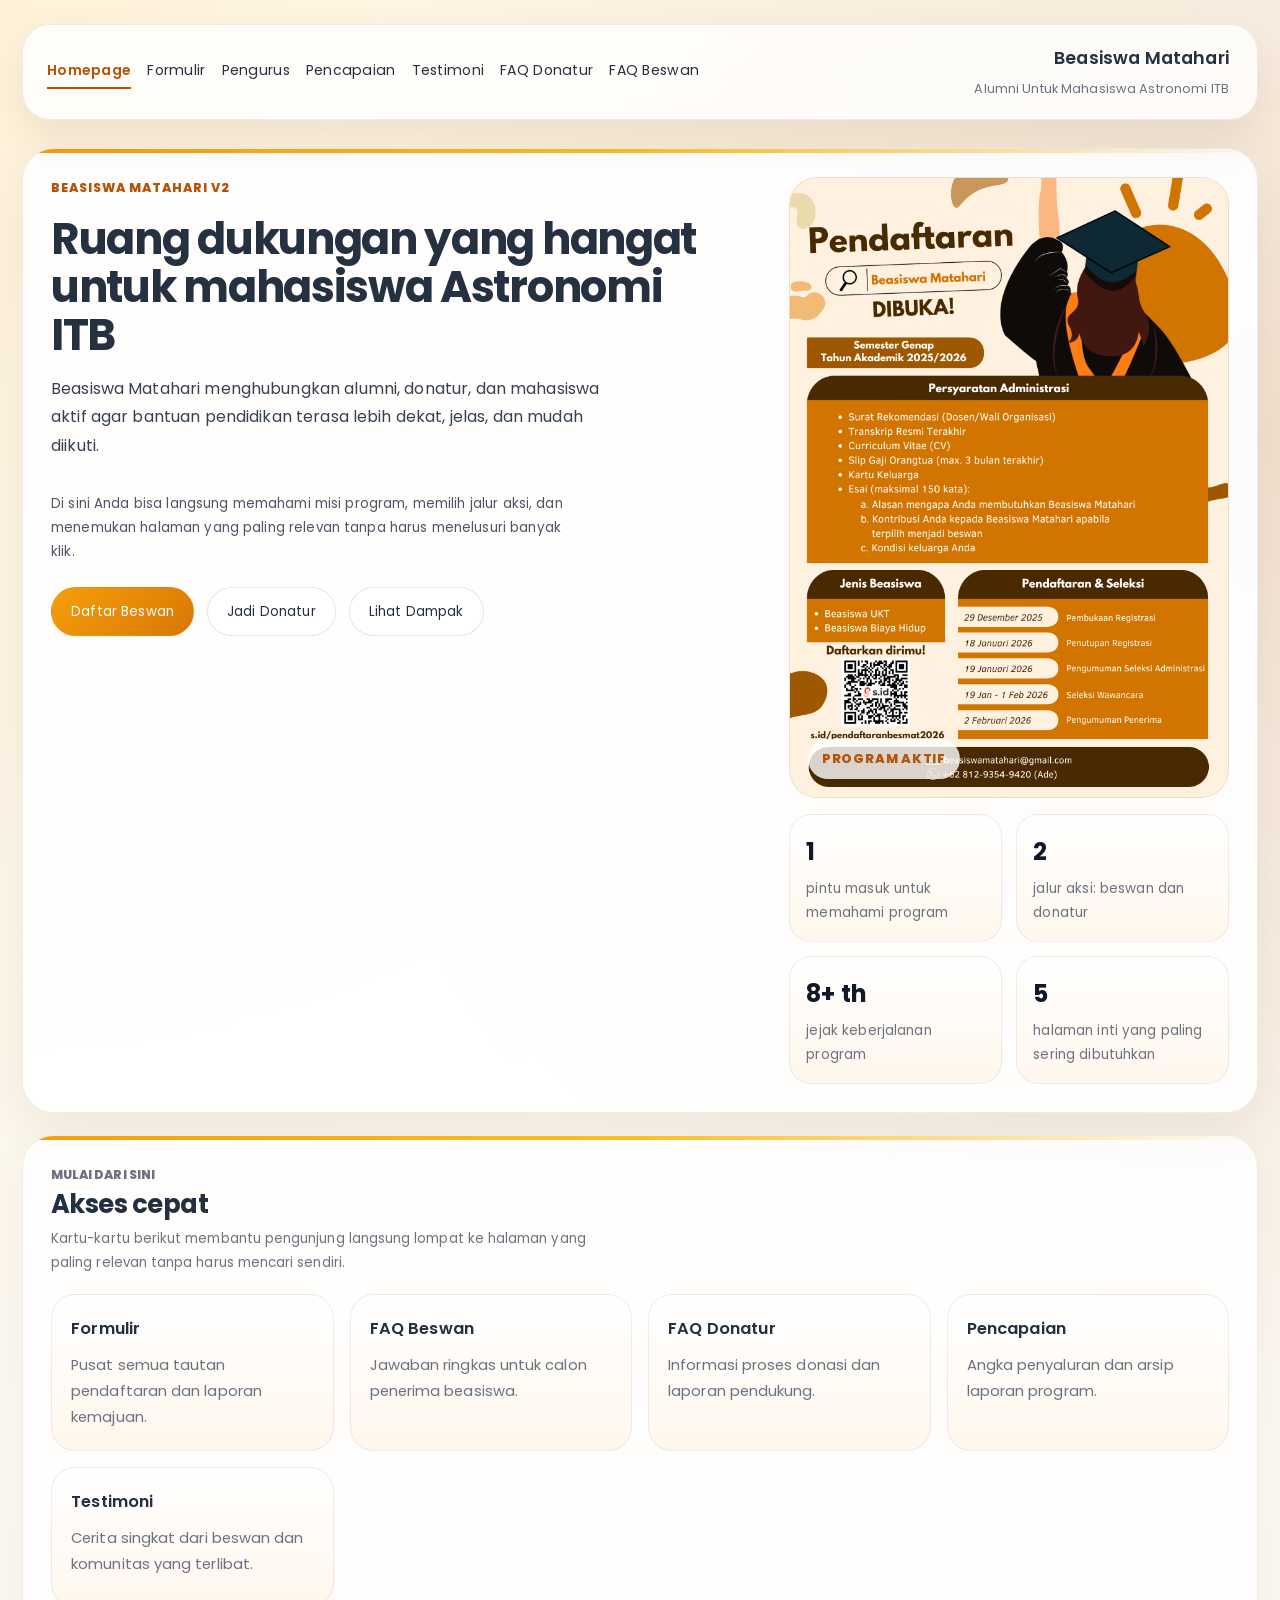
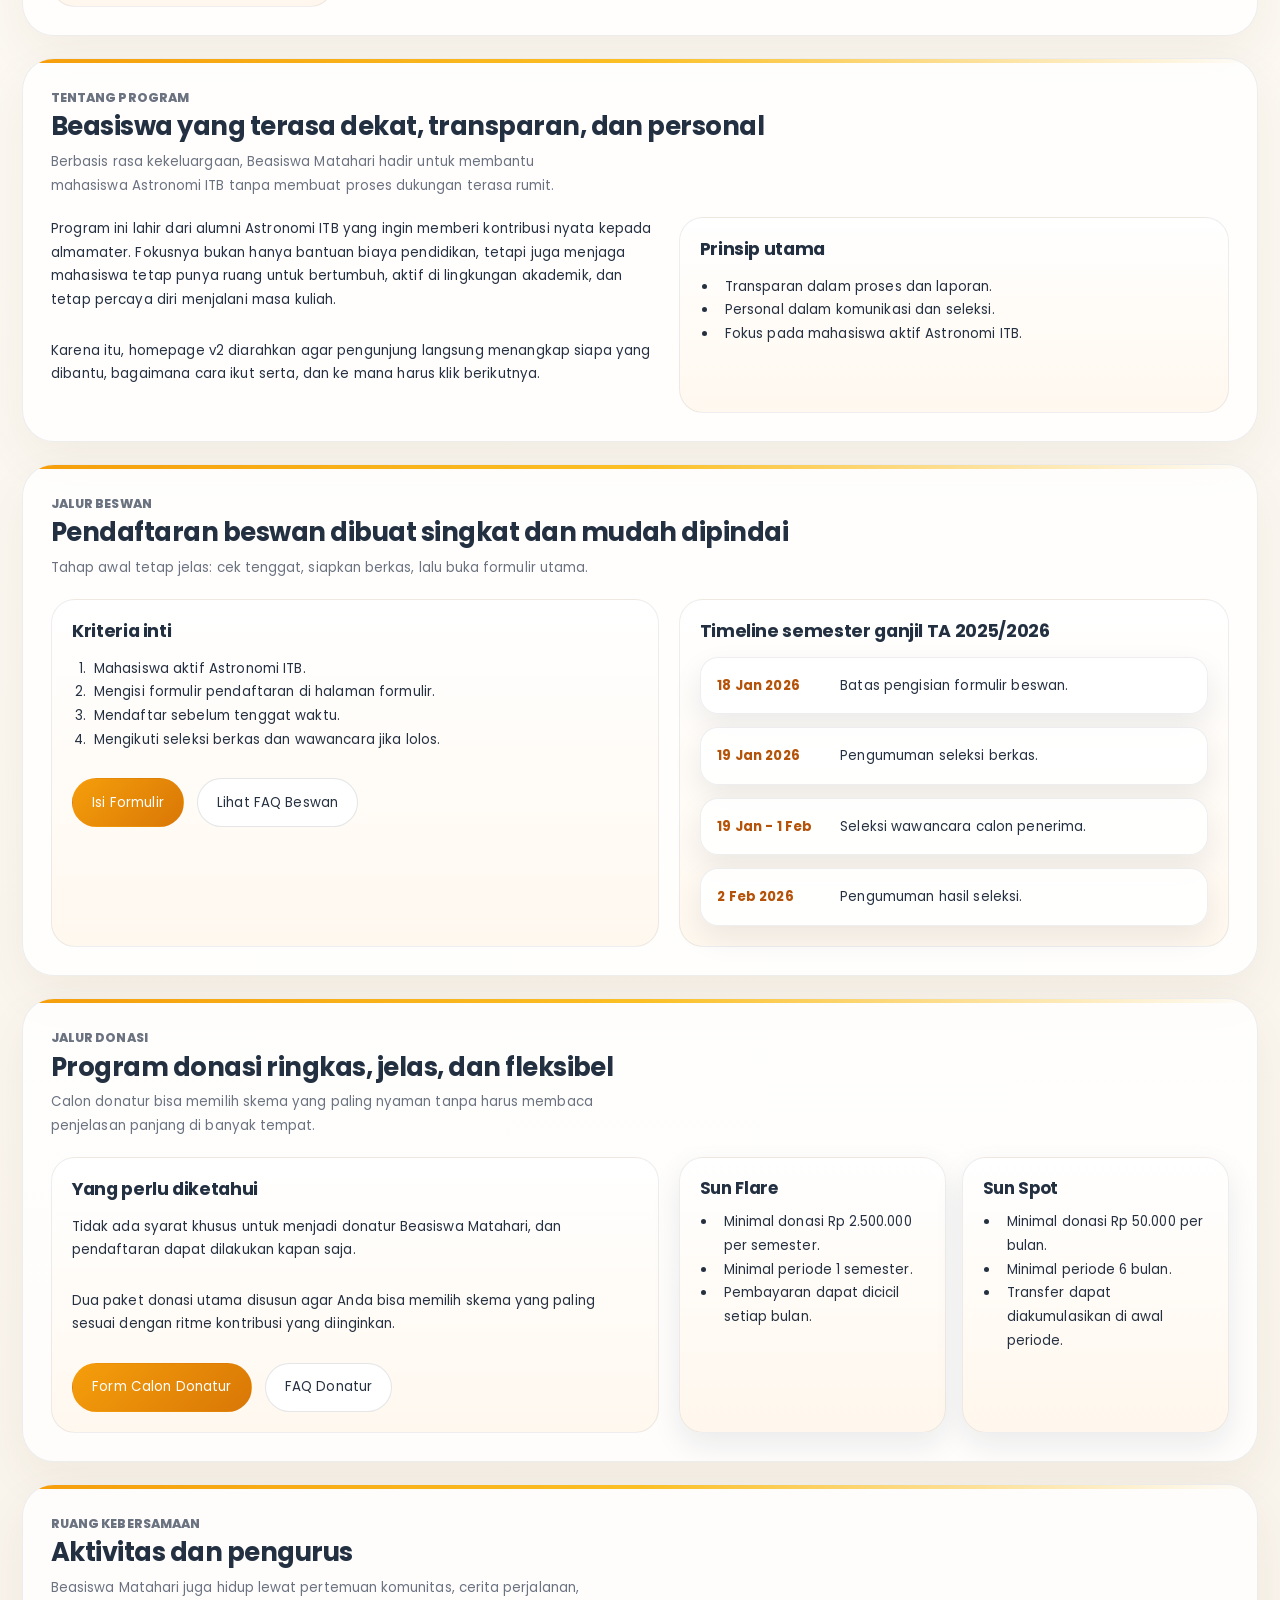
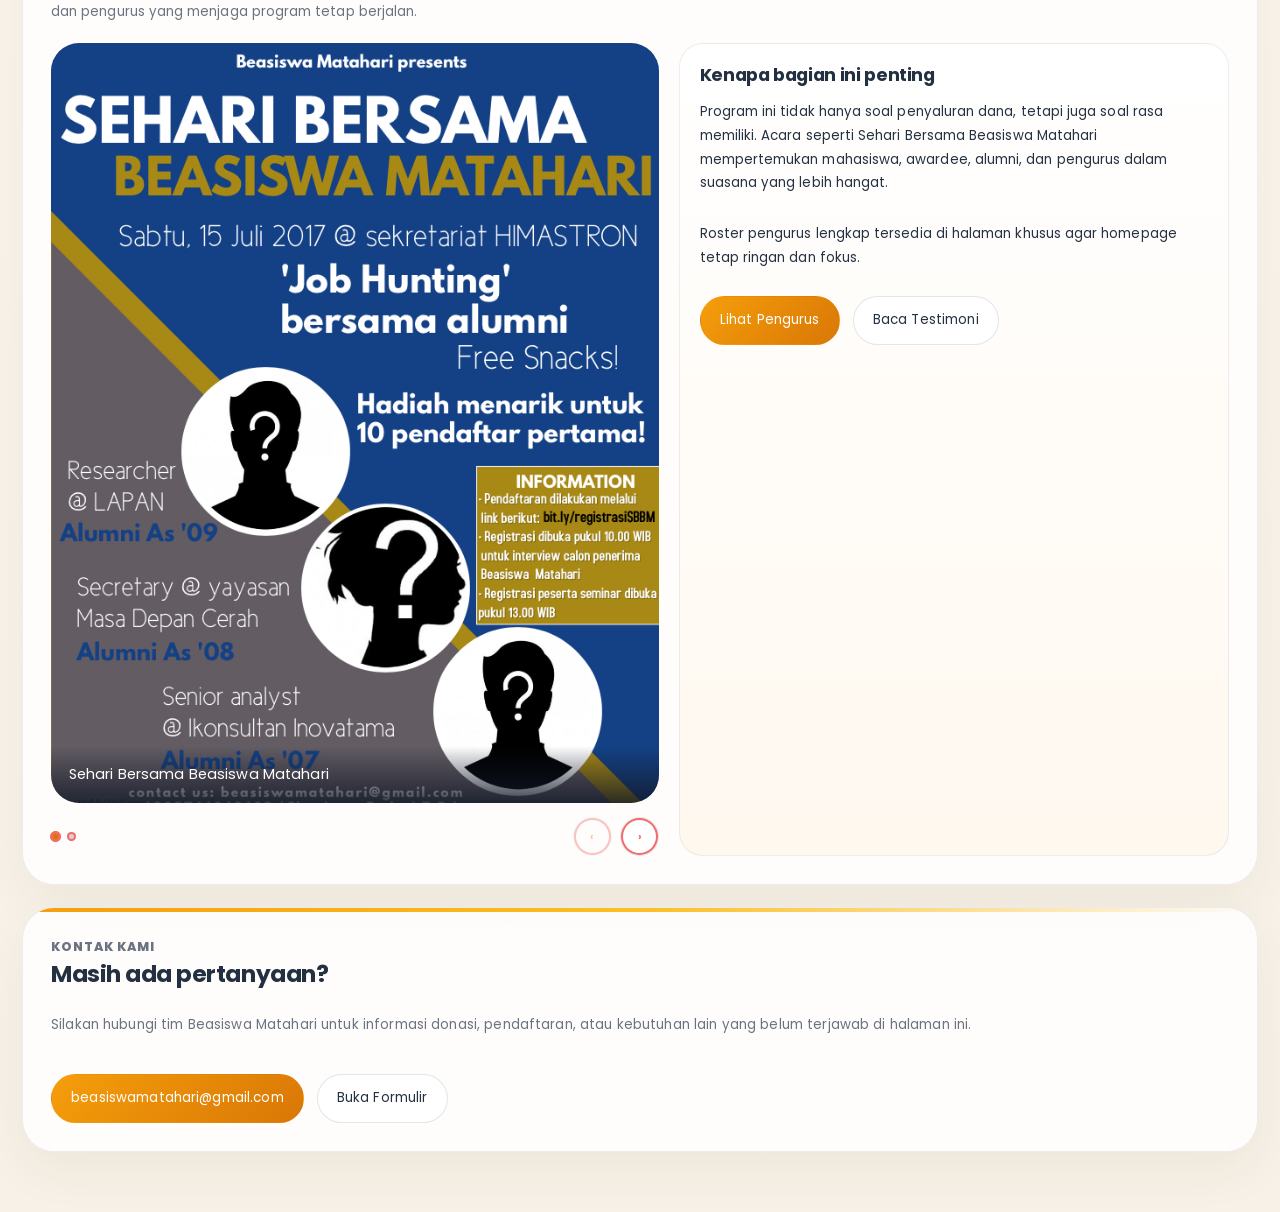
==== commit a6318d71: "feat: expand agent documentation framework, add MCP design assets, and update project site modules" ====
--- a/index.html
+++ b/index.html
@@ -1,289 +1,272 @@
-<!DOCTYPE HTML>
-<!--
-	Editorial by HTML5 UP
-	html5up.net | @ajlkn
-	Free for personal and commercial use under the CCA 3.0 license (html5up.net/license)
--->
-<html>
-	<head>
-		<title>Beasiswa Matahari</title>
-		<meta charset="utf-8" />
-		<meta name="viewport" content="width=device-width, initial-scale=1, user-scalable=no" />
-		<link rel="stylesheet" href="assets/css/main.css" />
-	</head>
-	<body class="is-preload">
-
-		<!-- Wrapper -->
-			<div id="wrapper">
-
-				<!-- Main -->
-					<div id="main">
-						<div class="inner">
-
-							<!-- Header -->
-								<header id="header">
-									<a href="index.html" class="logo"><strong>Editorial</strong> by HTML5 UP</a>
-									<ul class="icons">
-									</ul>
-								</header>
-
-							<!-- Banner -->
-								<section id="banner">
-									<div class="content">
-										<header>
-											<h1>Beasiswa Matahari<br />
-											<h2>Tentang kami</h2>
-										</header>
-										<p>Berawal dari lima alumni muda Astronomi ITB yang ingin memberikan kontribusi nyata kepada almamaternya, muncullah ide untuk melahirkan Beasiswa Matahari. Beasiswa yang datang dari donasi alumni Astronomi ITB dari berbagai angkatan untuk dikembalikan ke Mahasiswa yang masih aktif di Astronomi ITB. <p>
-										<p>Beasiswa Matahari bertujuan untuk memberikan bantuan biaya pendidikan untuk mahasiswa Astronomi ITB yang membutuhkan, khususnya untuk mereka yang kesulitan mendaftar beasiswa lain yang terhalang administrasi. Selain itu, Beasiswa Matahari juga ingin mendorong para penerima beasiswa (beswan) agar berpartisipasi aktif dalam kegiatan Astronomi baik di prodi, himpunan, atau masyarakat luas.<p>
-										<p>Berbasis rasa kekeluargaan, Beasiswa Matahari hadir lebih dekat dengan mahasiswa Astronomi sehingga proses seleksi diadakan pun lebih jelas dan personal. Seperti namanya Matahari, sumber energi utama di tata surya kita, kami ingin Beasiswa ini menjadi sumber bantuan yang meringankan beban pikiran Mahasiswa sehingga  dapat meningkatkan kualitas Mahasiswa Astronomi.</p>
-									</div>
-									<span class="image object">
-										<img src="images/LogoBesmat.jpeg" alt="" />
-									</span>
-								
-								</section>
-
-
-							<!-- Section -->
-								<section>
-									<header class="major">
-										<h2>Pendaftaran Beswan</h2>
-									</header>
-									
-									
-									<div class="posts">
-										<article>
-				
-											
-											<p>Pendaftaran Beasiswa Matahari diadakan sebelum awal semester pembelajaran.</p>
-											<a href="#" class="image"><img src="images/poster_periode15.png" alt="" /></a>
-											<h3>Kriteria Calon Beswan</h3>
-											<ol>
-												<li> Mahasiswa yang sedang aktif belajar di Astronomi ITB </li>
-												<li> Mengisi formulir pendaftaran yang tersedia di menu <a href="formulir.html">formulir</a>. </li>
-												<li> Melakukan pendaftaran sebelum tenggat waktu yang ditentukan. </li>
-												<li> Mengikuti prosedur seleksi tahap demi tahap. Apabila pendaftaran berkas Anda dinyatakan lolos, akan ada seleksi wawancara bersama tim Beasiswa Matahari yang akan diberitahukan kemudian melalui e-mail. </li>
-											</ol>
-											<h3>Timeline Penerimaan Beswan Beasiswa Matahari Periode Semester Ganjil TA 2025/2026</h3>
-											<ul>
-												<li> <b>18 Januari 2026</b> Batas Pengisian <a href="formulir.html">formulir</a></li>
-												<li> <b>19 Januari 2026</b> Pengumuman Seleksi Berkas</li>
-												<li> <b>19 Januari - 1 Februari 2026</b> Seleksi Wawancara Calon Penerima Beasiswa</li>
-												<li> <b>2 Februari 2026</b> Pengumuman Seleksi Beasiswa</li>
-											</ul>
-										
-											
-										</article>
-									</div>
-								</section>
-									
-							<!-- Section -->
-								<section>
-									<header class="major">
-										<h2>Aktivitas</h2>
-									</header>
-									<div class="posts">
-										<article>
-											<p>Beasiswa Matahari mengadakan seleksi penerimaan Beasiswa pada setiap semester. Beberapa kali untuk memeriahkan proses seleksi, 
-												kami mengadakan acara 'Sehari Bersama Beasiswa Matahari' yang selama ini diisi oleh Alumni Astronomi ITB untuk berbagi tentang 
-												jenjang karir yang telah dilalui. Acara-acara ini dipanitiai oleh pengurus beasiswa bekerjasama dengan penerima beasiswa (awardee) 
-												dan Himpunan Mahasiswa Astronomi ITB (Himastron). Output yang diharapkan dari acara ini adalah terjalin kedekatan antara mahasiswa dan alumni, 
-												serta memberikan gambaran kepada para mahasiswa tentang dunia pasca kuliah. </p>
-											<a href="#" class="image"><img src="images/seharibersamabesmat_1.jpg" alt="" /></a><a href="#" class="image"><img src="images/seharibersamabesmat_2.jpg" alt="" /></a>
-										</article>
-									</div>
-								</section>
-
-							<!-- Section -->
-								<section>
-									<header class="major">
-										<h2>Program Donasi</h2>
-									</header>
-									<div class="posts">
-										<article>
-											<p>Tidak ada syarat khusus untuk menjadi donatur Beasiswa Matahari dan pendaftaran dapat dilakukan kapan saja. Pendaftaran donatur dapat dilakukan melalui link berikut: </p>
-											<a href="http://bit.ly/formcalondonaturbeasiswamatahari">Form Calon Donatur Beasiswa Matahari</a><br>
-											
-											<p>Saat ini beasiswa matahari menyediakan dua paket donasi, yaitu:</p>
-											<h3>1. Sun Flare</h3>
-											<ul>
-												<li>Min. donasi Rp 2.500.000 per semester</li>
-												<li>Min. periode 1 semester</li>
-												<li>Pengiriman donasi paling lambat sebelum semester berikutnya</li>
-												<li>Pembayaran dapat dicicil tiap Bulan dalam kurun periode semester tsb</li>
-											</ul>
-											
-											<h3>2. Sun Spot</h3>
-											<ul>
-												<li>Min. donasi Rp 50.000 per bulan</li>
-												<li>Min. periode 6 bulan</li>
-												<li>Pengiriman donasi paling lambat sebelum tanggal 30 setiap bulannya atau diakumulasikan di awal periode</li>
-											</ul>
-											
-											<p>Pertanyaan tentang donasi dapat disampaikan di kolom Contact Us.</p>
-
-											
-										</article>
-									</div>
-								</section>
-
-							<!-- Section -->
-								<section>
-									<header class="major">
-										<h2>Pengurus</h2>
-									</header>
-									<div class="posts">
-										<article>
-											<a href="#" class="image"><img src="images/aji.jpeg" alt="" /></a>
-											<h3>Charisma Fadzri Triprakoso (AS 2011)</h3>
-											<p>Karyawan Swasta</p>
-											<p>Bergabung dengan Beasiswa Matahari karena dulu merasa sangat dibantu dengan beasiswa dan sudah bercita-cita untuk memanfaatkan komunitas Astronomi Indonesia yang sederhana ini menjadi sangat bermanfaat. </p>
-										</article>
-										<article>
-											<a href="#" class="image"><img src="images/pipit.jpeg" alt="" /></a>
-											<h3>Dian Puspita Triani (AS 2011)</h3>
-											<p>Mahasiswa</p>
-											<p>Bergabung dengan Beasiswa Matahari untuk membantu mahasiswa yang membutuhkan bantuan dalam menyelesaikan studinya dan menjaga silaturahmi dengan sesama alumni. </p>
-										</article>
-																				<article>
-											<a href="#" class="image"><img src="images/sanny.jpeg" alt="" /></a>
-											<h3>Sanny Marselina (AS 2011)</h3>
-											<p>Seorang Istri dan Ibu beranak satu juga seorang pegawai disalah satu Bank syariah swasta Indonesia.</p>
-											<p>Bergabung dengan Beasiswa Matahari karena ingin memiliki kehidupan yang bermanfaat bagi sekitar, terlebih lagi Astronomi ITB merupakan salah satu tempat paling berkesan bagi saya. Semoga kontribusi kecil saya bisa membantu adik adik Astronomi yang sedang berkuliah tanpa pusing memikirkan masalah ekonomi.</p>
-										</article>
-
-										<article>
-											<a href="#" class="image"><img src="images/itsna.jpeg" alt="" /></a>
-											<h3>Itsna Khoirul Fitriani (AS 2011)</h3>
-											<p>Mahasiswa tingkat akhir dan ibu rumah tangga</p>
-											<p>Berkuliah di AS ITB dengan komunitas relatif kecil tidak hanya membuat saya mengenal ilmu astronomi dasar, tapi juga saya mengenal hubungan kekeluargaan tanpa ada ikatan darah ataupun pernikahan. Bergabung bersama Besmat membangkitkan lagi rasa kekeluargaan semasa kuliah itu dengan bertemu adik-adik baru setiap periodenya. </p>
-										</article>
-										<article>
-											<a href="#" class="image"><img src="images/tiwi.jpeg" alt="" /></a>
-											<h3>Pratiwi Kusumawardani (AS 2011)</h3>
-											<p>Karyawan BUMN</p>
-											<p>Bergabung dengan Beasiswa Astronomi karena menyadari bahwa setiap orang memiliki peluang yang sama, selama memiliki keinginan yang kuat dan terus berusaha. Terlepas dari background dan apa yang dia miliki, semua memiliki kesempatan yang sama, termasuk yang memiliki keterbatasan dalam finansial maupun skill, akan ada jalan jika mau berusaha. Itu yang mendasari kenapa ingin Beasiswa Matahari ini, menjadi jalan untuk mahasiswa terus berkembang terlepas dari latar belakangnya.</p>
-										</article>
-										<article>
-											<a href="#" class="image"><img src="images/yogi.jpeg" alt="" /></a>
-											<h3>Yogi Alief Putra (AS 2013)</h3>
-											<p>Human Resources at Startup</p>
-											<p>Yogi memiliki keyakinan bahwa mahasiswa astronomi memiliki potensi yang besar untuk bersaing di industri, salah satunya tech & startup. Namun untuk mencapainya dibutuhkan pemenuhan dasar terlebih dahulu. Dengan memenuhi kebutuhan paling fundamental seorang mahasiswa, yaitu keuangan, diharapkan dapat memberikan ruang bertumbuh lebih luas lagi agar dapat mencapai karir yang bermanfaat bagi banyak orang. </p>
-										</article>
-										<article>
-											<h3>Alif Husnul Fikri (AS 2013)</h3>
-											<p>Pegawai Swasta</p>
-											<p>Bergabung dengan Beasiswa Matahari karena ingin membantu sesama dan menjadi lebih bermanfaat</p>
-										</article>
-										<article>
-											<a href="#" class="image"><img src="images/ade_new.png" alt="" /></a>
-											<h3>Ade Nur Istiqomah (AS 2014)</h3>
-											<p>Pegawai Swasta</p>
-											<p>Ade percaya bahwa kendala keuangan bukanlah hambatan dalam mengejar cita-cita. Melalui Beasiswa Matahari, Ade berharap bantuan sekecil apapun dalam bentuk apapun, dapat berarti sangat besar bagi teman-teman mahasiswa Astronomi ITB yang membutuhkan. </p>
-										</article>
-										<article>
-											<a href="#" class="image"><img src="images/dinda.jpeg" alt="" /></a>
-											<h3>Adinda Febriansari Riyadi (AS 2014)</h3>
-											<p>Pegawai Negeri Sipil</p>
-											<p>Saya ingin membagikan perasaan yakin dan semangat kepada teman-teman mahasiswa Astronomi ITB dalam meraih mimpi mereka meskipun ada masalah ekonomi, seperti yang dulu pernah saya dapatkan dari Beasiswa Matahari. </p>
-										</article>
-										<article>
-											<a href="#" class="image"><img src="images/rita.jpeg" alt="" /></a>
-											<h3>Rita Puspitasari (AS 2017)</h3>
-											<p>Pegawai Swasta</p>
-											<p>Ketika saya masih menjadi Mahasiswa Astronomi, saya juga merupakan beswan dari Beasiswa Matahari. Merasakan manfaat yang begitu besar, rasanya saya perlu ikut berkontribusi dan bergabung sebagai pengurus Beasiswa Matahari setelah lulus dan bekerja. Semoga niat dan tujuan kebermanfaatan saya beserta kakak-kakak di Beasiswa Matahari juga para Donatur dapat tersampaikan dengan baik kepada para beswan. </p>
-										</article>
-										<article>
-											<a href="#" class="image"><img src="images/zia.jpg" alt="" /></a>
-											<h3>Fauzia La Fatsa (AS 2020)</h3>
-											<p>Staf Public Outreach Observatorium Bosscha</p>
-											<p>Berawal dari penerima Beasiswa Matahari saat kuliah, saya sangat bersyukur kini bisa kembali sebagai pengurus. Saatnya saya hadir untuk ikut membantu teman-teman Astronomi lainnya agar tetap semangat mengejar cita-cita. </p>
-										</article>
-										<article>
-											<a href="#" class="image"><img src="images/va.JPG" alt="" /></a>
-											<h3>Va Syarif (AS 2021)</h3>
-											<p>Mahasiswa</p>
-											<p>Beasiswa Matahari pernah membantu saya. Kini saatnya saya membantu Beasiswa Matahari dan teman-teman Astronomi ITB. </p>
-										</article>
-										<article>
-											<a href="#" class="image"><img src="images/mirul.jpg" alt="" /></a>
-											<h3>Raihan Amirul Husana (AS 2021)</h3>
-											<p>Pekerja Part-Time</p>
-											<p>Saya percaya bahwa pendidikan adalah hak setiap warga negara. Semoga dengan Beasiswa Matahari, saya bisa berkontribusi untuk pendidikan di Indonesia.</p>
-										</article>
-
-									</div>
-								</section>
-
-						</div>
-					</div>
-
-				<!-- Sidebar -->
-					<div id="sidebar">
-						<div class="inner">
-
-							<!-- Search -->
-								<section id="search" class="alt">
-									<form method="post" action="#">
-										<input type="text" name="query" id="query" placeholder="Search" />
-									</form>
-								</section>
-
-							<!-- Menu -->
-								<nav id="menu">
-									<header class="major">
-										<h2>Menu</h2>
-									</header>
-									<ul>
-										<li><a href="index.html">Homepage</a></li>
-										<li><a href="pencapaian.html">Pencapaian</a></li>
-										<li><a href="formulir.html">Formulir</a></li>
-										<li><a href="testimoni.html">Testimoni</a></li>
-		
-										<li>
-											<span class="opener">FAQ</span>
-											<ul>
-												<li><a href="donatur-faq.html">FAQ Donatur</a></li>
-												<li><a href="beswan-faq.html">FAQ Beswan</a></li>
-											</ul>
-										</li>
-									</ul>
-								</nav>
-
-
-							<!-- Section -->
-								<section>
-									<header class="major">
-										<h2>Kontak kami</h2>
-									</header>
-									<p>Jika anda ingin memperoleh informasi lebih lanjut terkait donasi atau pendaftaran, silakan hubungi tim kami:</p>
-									<ul class="contact">
-										<li class="icon solid fa-envelope"><a href="#">beasiswamatahari@gmail.com</a></li>
-										<li class="icon solid fa-phone">+62-812-9354-9420 (Ade Nur Istiqomah)</li>
-									</ul>
-								</section>
-
-							<!-- Footer -->
-								<footer id="footer">
-									<p class="copyright">&copy; Untitled. All rights reserved. Demo Images: <a href="https://unsplash.com">Unsplash</a>. Design: <a href="https://html5up.net">HTML5 UP</a>.</p>
-								</footer>
-
-						</div>
-					</div>
-
-			</div>
-
-		<!-- Scripts -->
-			<script src="assets/js/jquery.min.js"></script>
-			<script src="assets/js/browser.min.js"></script>
-			<script src="assets/js/breakpoints.min.js"></script>
-			<script src="assets/js/util.js"></script>
-			<script src="assets/js/main.js"></script>
-
-	</body>
-</html>
-
-
-
-
+<!DOCTYPE HTML>
+<html>
+	<head>
+		<title>Beasiswa Matahari</title>
+		<meta charset="utf-8" />
+		<meta name="viewport" content="width=device-width, initial-scale=1, user-scalable=no" />
+		<link rel="stylesheet" href="assets/css/main.css" />
+	</head>
+	<body class="is-preload bm-v2 bm-home">
+
+		<div class="v2-shell">
+			<header class="v2-topbar">
+				<a class="brand" href="index.html">
+					<strong>Beasiswa Matahari</strong>
+					<span>Alumni untuk mahasiswa Astronomi ITB</span>
+				</a>
+				<nav class="v2-nav" aria-label="Navigasi utama">
+					<a href="index.html" aria-current="page">Homepage</a>
+					<a href="formulir.html">Formulir</a>
+					<a href="pengurus.html">Pengurus</a>
+					<a href="pencapaian.html">Pencapaian</a>
+					<a href="testimoni.html">Testimoni</a>
+					<a href="donatur-faq.html">FAQ Donatur</a>
+					<a href="beswan-faq.html">FAQ Beswan</a>
+				</nav>
+			</header>
+
+			<main class="v2-main">
+				<section class="v2-card v2-hero">
+					<div class="v2-hero-copy">
+						<p class="eyebrow">Beasiswa Matahari v2</p>
+						<h1>Ruang dukungan yang hangat untuk mahasiswa Astronomi ITB</h1>
+						<p class="v2-lead">Beasiswa Matahari menghubungkan alumni, donatur, dan mahasiswa aktif agar bantuan pendidikan terasa lebih dekat, jelas, dan mudah diikuti.</p>
+						<p class="v2-copy">Di sini Anda bisa langsung memahami misi program, memilih jalur aksi, dan menemukan halaman yang paling relevan tanpa harus menelusuri banyak klik.</p>
+						<div class="v2-actions">
+							<a href="formulir.html" class="v2-button primary">Daftar Beswan</a>
+							<a href="formulir.html#donatur" class="v2-button">Jadi Donatur</a>
+							<a href="pencapaian.html" class="v2-button">Lihat Dampak</a>
+						</div>
+					</div>
+
+					<div class="v2-hero-visual">
+						<div class="hero-art">
+							<img src="images/poster_periode15.png" alt="Poster Beasiswa Matahari periode 15" />
+							<span class="hero-mark">Program aktif</span>
+						</div>
+						<div class="hero-asides">
+							<div class="mini-card">
+								<span class="value">1</span>
+								<span class="label">pintu masuk untuk memahami program</span>
+							</div>
+							<div class="mini-card">
+								<span class="value">2</span>
+								<span class="label">jalur aksi: beswan dan donatur</span>
+							</div>
+							<div class="mini-card">
+								<span class="value">8+ th</span>
+								<span class="label">jejak keberjalanan program</span>
+							</div>
+							<div class="mini-card">
+								<span class="value">5</span>
+								<span class="label">halaman inti yang paling sering dibutuhkan</span>
+							</div>
+						</div>
+					</div>
+				</section>
+
+				<section class="v2-section v2-card">
+					<div class="section-head">
+						<p class="eyebrow">Mulai dari sini</p>
+						<h2>Akses cepat</h2>
+						<p>Kartu-kartu berikut membantu pengunjung langsung lompat ke halaman yang paling relevan tanpa harus mencari sendiri.</p>
+					</div>
+
+					<div class="v2-grid quick-grid">
+						<a class="quick-card" href="formulir.html">
+							<strong>Formulir</strong>
+							<span>Pusat semua tautan pendaftaran dan laporan kemajuan.</span>
+						</a>
+						<a class="quick-card" href="beswan-faq.html">
+							<strong>FAQ Beswan</strong>
+							<span>Jawaban ringkas untuk calon penerima beasiswa.</span>
+						</a>
+						<a class="quick-card" href="donatur-faq.html">
+							<strong>FAQ Donatur</strong>
+							<span>Informasi proses donasi dan laporan pendukung.</span>
+						</a>
+						<a class="quick-card" href="pencapaian.html">
+							<strong>Pencapaian</strong>
+							<span>Angka penyaluran dan arsip laporan program.</span>
+						</a>
+						<a class="quick-card" href="testimoni.html">
+							<strong>Testimoni</strong>
+							<span>Cerita singkat dari beswan dan komunitas yang terlibat.</span>
+						</a>
+					</div>
+				</section>
+
+				<section class="v2-section v2-card">
+					<div class="section-head">
+						<p class="eyebrow">Tentang program</p>
+						<h2>Beasiswa yang terasa dekat, transparan, dan personal</h2>
+						<p>Berbasis rasa kekeluargaan, Beasiswa Matahari hadir untuk membantu mahasiswa Astronomi ITB tanpa membuat proses dukungan terasa rumit.</p>
+					</div>
+
+					<div class="split-grid">
+						<div>
+							<p>Program ini lahir dari alumni Astronomi ITB yang ingin memberi kontribusi nyata kepada almamater. Fokusnya bukan hanya bantuan biaya pendidikan, tetapi juga menjaga mahasiswa tetap punya ruang untuk bertumbuh, aktif di lingkungan akademik, dan tetap percaya diri menjalani masa kuliah.</p>
+							<p>Karena itu, homepage v2 diarahkan agar pengunjung langsung menangkap siapa yang dibantu, bagaimana cara ikut serta, dan ke mana harus klik berikutnya.</p>
+						</div>
+						<div class="stack-card">
+							<h3>Prinsip utama</h3>
+							<ul>
+								<li>Transparan dalam proses dan laporan.</li>
+								<li>Personal dalam komunikasi dan seleksi.</li>
+								<li>Fokus pada mahasiswa aktif Astronomi ITB.</li>
+							</ul>
+						</div>
+					</div>
+				</section>
+
+				<section class="v2-section v2-card" id="beswan">
+					<div class="section-head">
+						<p class="eyebrow">Jalur beswan</p>
+						<h2>Pendaftaran beswan dibuat singkat dan mudah dipindai</h2>
+						<p>Tahap awal tetap jelas: cek tenggat, siapkan berkas, lalu buka formulir utama.</p>
+					</div>
+
+					<div class="split-grid">
+						<div class="stack-card">
+							<h3>Kriteria inti</h3>
+							<ol>
+								<li>Mahasiswa aktif Astronomi ITB.</li>
+								<li>Mengisi formulir pendaftaran di halaman formulir.</li>
+								<li>Mendaftar sebelum tenggat waktu.</li>
+								<li>Mengikuti seleksi berkas dan wawancara jika lolos.</li>
+							</ol>
+							<div class="v2-actions">
+								<a href="formulir.html" class="v2-button primary">Isi Formulir</a>
+								<a href="beswan-faq.html" class="v2-button">Lihat FAQ Beswan</a>
+							</div>
+						</div>
+
+						<div class="stack-card">
+							<h3>Timeline semester ganjil TA 2025/2026</h3>
+							<div class="timeline">
+								<div class="timeline-item">
+									<div class="timeline-date">18 Jan 2026</div>
+									<div>Batas pengisian formulir beswan.</div>
+								</div>
+								<div class="timeline-item">
+									<div class="timeline-date">19 Jan 2026</div>
+									<div>Pengumuman seleksi berkas.</div>
+								</div>
+								<div class="timeline-item">
+									<div class="timeline-date">19 Jan - 1 Feb</div>
+									<div>Seleksi wawancara calon penerima.</div>
+								</div>
+								<div class="timeline-item">
+									<div class="timeline-date">2 Feb 2026</div>
+									<div>Pengumuman hasil seleksi.</div>
+								</div>
+							</div>
+						</div>
+					</div>
+				</section>
+
+				<section class="v2-section v2-card">
+					<div class="section-head">
+						<p class="eyebrow">Jalur donasi</p>
+						<h2>Program donasi ringkas, jelas, dan fleksibel</h2>
+						<p>Calon donatur bisa memilih skema yang paling nyaman tanpa harus membaca penjelasan panjang di banyak tempat.</p>
+					</div>
+
+					<div class="split-grid">
+						<div class="stack-card">
+							<h3>Yang perlu diketahui</h3>
+							<p>Tidak ada syarat khusus untuk menjadi donatur Beasiswa Matahari, dan pendaftaran dapat dilakukan kapan saja.</p>
+							<p>Dua paket donasi utama disusun agar Anda bisa memilih skema yang paling sesuai dengan ritme kontribusi yang diinginkan.</p>
+							<div class="v2-actions">
+								<a href="http://bit.ly/formcalondonaturbeasiswamatahari" class="v2-button primary" target="_blank" rel="noopener noreferrer">Form Calon Donatur</a>
+								<a href="donatur-faq.html" class="v2-button">FAQ Donatur</a>
+							</div>
+						</div>
+
+						<div class="v2-grid package-grid">
+							<div class="package-card">
+								<h3>Sun Flare</h3>
+								<ul>
+									<li>Minimal donasi Rp 2.500.000 per semester.</li>
+									<li>Minimal periode 1 semester.</li>
+									<li>Pembayaran dapat dicicil setiap bulan.</li>
+								</ul>
+							</div>
+							<div class="package-card">
+								<h3>Sun Spot</h3>
+								<ul>
+									<li>Minimal donasi Rp 50.000 per bulan.</li>
+									<li>Minimal periode 6 bulan.</li>
+									<li>Transfer dapat diakumulasikan di awal periode.</li>
+								</ul>
+							</div>
+						</div>
+					</div>
+				</section>
+
+				<section class="v2-section v2-card">
+					<div class="section-head">
+						<p class="eyebrow">Ruang kebersamaan</p>
+						<h2>Aktivitas dan pengurus</h2>
+						<p>Beasiswa Matahari juga hidup lewat pertemuan komunitas, cerita perjalanan, dan pengurus yang menjaga program tetap berjalan.</p>
+					</div>
+
+					<div class="split-grid">
+						<div class="media-carousel" data-carousel>
+							<div class="media-carousel__viewport">
+								<div class="media-carousel__track">
+									<figure class="media-slide">
+										<img src="images/seharibersamabesmat_1.jpg" alt="Kegiatan Sehari Bersama Beasiswa Matahari" />
+										<figcaption>Sehari Bersama Beasiswa Matahari</figcaption>
+									</figure>
+									<figure class="media-slide">
+										<img src="images/seharibersamabesmat_2.jpg" alt="Kegiatan Beasiswa Matahari bersama alumni" />
+										<figcaption>Ruang cerita bersama alumni dan awardee</figcaption>
+									</figure>
+								</div>
+							</div>
+							<div class="media-carousel__controls">
+								<div class="media-carousel__dots" aria-label="Slide indicator"></div>
+								<div class="media-carousel__arrows">
+									<button type="button" class="media-carousel__button" data-carousel-prev aria-label="Slide sebelumnya">‹</button>
+									<button type="button" class="media-carousel__button" data-carousel-next aria-label="Slide berikutnya">›</button>
+								</div>
+							</div>
+						</div>
+
+						<div class="stack-card">
+							<h3>Kenapa bagian ini penting</h3>
+							<p>Program ini tidak hanya soal penyaluran dana, tetapi juga soal rasa memiliki. Acara seperti Sehari Bersama Beasiswa Matahari mempertemukan mahasiswa, awardee, alumni, dan pengurus dalam suasana yang lebih hangat.</p>
+							<p>Roster pengurus lengkap tersedia di halaman khusus agar homepage tetap ringan dan fokus.</p>
+							<div class="v2-actions">
+								<a href="pengurus.html" class="v2-button primary">Lihat Pengurus</a>
+								<a href="testimoni.html" class="v2-button">Baca Testimoni</a>
+							</div>
+						</div>
+					</div>
+				</section>
+
+				<section class="v2-section v2-card">
+					<div class="footer-cta">
+						<div>
+							<p class="eyebrow">Kontak kami</p>
+							<h2>Masih ada pertanyaan?</h2>
+							<p>Silakan hubungi tim Beasiswa Matahari untuk informasi donasi, pendaftaran, atau kebutuhan lain yang belum terjawab di halaman ini.</p>
+						</div>
+						<div class="v2-actions">
+							<a href="mailto:beasiswamatahari@gmail.com" class="v2-button primary">beasiswamatahari@gmail.com</a>
+							<a href="formulir.html" class="v2-button">Buka Formulir</a>
+						</div>
+					</div>
+				</section>
+			</main>
+		</div>
+
+		<script src="assets/js/jquery.min.js"></script>
+		<script src="assets/js/browser.min.js"></script>
+		<script src="assets/js/breakpoints.min.js"></script>
+		<script src="assets/js/util.js"></script>
+		<script src="assets/js/main.js"></script>
+
+	</body>
+</html>
--- a/assets/css/main.css
+++ b/assets/css/main.css
@@ -1,5 +1,5 @@
 @import url(fontawesome-all.min.css);
-@import url("https://fonts.googleapis.com/css?family=Open+Sans:400,600,400italic,600italic|Roboto+Slab:400,700");
+@import url("https://fonts.googleapis.com/css2?family=Poppins:wght@400;500;600;700;800&display=swap");
 /*
 	Editorial by HTML5 UP
 	html5up.net | @ajlkn
@@ -72,13 +72,16 @@
     min-width: 320px; } }
 
 html {
-  box-sizing: border-box; }
+  box-sizing: border-box;
+  scroll-behavior: smooth; }
 
 *, *:before, *:after {
   box-sizing: inherit; }
 
 body {
-  background: #ffffff; }
+  background: #ffffff;
+  -webkit-font-smoothing: antialiased;
+  text-rendering: optimizeLegibility; }
   body.is-preload *, body.is-preload *:before, body.is-preload *:after, body.is-resizing *, body.is-resizing *:before, body.is-resizing *:after {
     -moz-animation: none !important;
     -webkit-animation: none !important;
@@ -92,10 +95,11 @@
 /* Type */
 body, input, select, textarea {
   color: #7f888f;
-  font-family: "Open Sans", sans-serif;
+  font-family: "Poppins", sans-serif;
   font-size: 13pt;
   font-weight: 400;
-  line-height: 1.65; }
+  letter-spacing: 0.01em;
+  line-height: 1.78; }
   @media screen and (max-width: 1680px) {
     body, input, select, textarea {
       font-size: 11pt; } }
@@ -132,9 +136,10 @@
 
 h1, h2, h3, h4, h5, h6 {
   color: #3d4449;
-  font-family: "Roboto Slab", serif;
+  font-family: "Poppins", sans-serif;
   font-weight: 700;
-  line-height: 1.5;
+  letter-spacing: -0.02em;
+  line-height: 1.35;
   margin: 0 0 1em 0; }
   h1 a, h2 a, h3 a, h4 a, h5 a, h6 a {
     color: inherit;
@@ -144,7 +149,7 @@
 h1 {
   font-size: 4em;
   margin: 0 0 0.5em 0;
-  line-height: 1.3; }
+  line-height: 1.18; }
 
 h2 {
   font-size: 1.75em; }
@@ -172,7 +177,7 @@
 @media screen and (max-width: 736px) {
   h1 {
     font-size: 2em;
-    line-height: 1.4; }
+    line-height: 1.28; }
   h2 {
     font-size: 1.5em; } }
 
@@ -990,11 +995,12 @@
   text-align: center; }
 
 header p {
-  font-family: "Roboto Slab", serif;
+  font-family: "Poppins", sans-serif;
   font-size: 1em;
-  font-weight: 400;
-  letter-spacing: 0.075em;
-  margin-top: -0.5em;
+  font-weight: 500;
+  letter-spacing: 0.03em;
+  line-height: 1.55;
+  margin-top: -0.35em;
   text-transform: uppercase; }
 
 header.major > :last-child {
@@ -1499,11 +1505,11 @@
   color: #f56a6a !important;
   cursor: pointer;
   display: inline-block;
-  font-family: "Roboto Slab", serif;
+  font-family: "Poppins", sans-serif;
   font-size: 0.8em;
   font-weight: 700;
   height: 3.5em;
-  letter-spacing: 0.075em;
+  letter-spacing: 0.04em;
   line-height: 3.5em;
   padding: 0 2.25em;
   text-align: center;
@@ -2087,7 +2093,7 @@
   #header .logo {
     border-bottom: 0;
     color: inherit;
-    font-family: "Roboto Slab", serif;
+    font-family: "Poppins", sans-serif;
     font-size: 1.125em; }
   #header .icons {
     text-align: right; }
@@ -2199,9 +2205,9 @@
   -ms-user-select: none;
   user-select: none;
   color: #3d4449;
-  font-family: "Roboto Slab", serif;
-  font-weight: 400;
-  letter-spacing: 0.075em;
+  font-family: "Poppins", sans-serif;
+  font-weight: 500;
+  letter-spacing: 0.04em;
   list-style: none;
   margin-bottom: 0;
   padding: 0;
@@ -2267,7 +2273,1367 @@
     #menu > ul > li > ul > li {
       margin: 0.125em 0 0 0;
       padding: 0.125em 0 0 0; }
-  #menu > ul > li:first-child {
-    border-top: 0;
-    margin-top: 0;
-    padding-top: 0; }
+#menu > ul > li:first-child {
+  border-top: 0;
+  margin-top: 0;
+  padding-top: 0; }
+
+/* Beasiswa Matahari custom theme */
+:root {
+  --bm-bg: #f7f1e7;
+  --bm-surface: rgba(255, 255, 255, 0.92);
+  --bm-surface-strong: #ffffff;
+  --bm-text: #233041;
+  --bm-muted: #657181;
+  --bm-border: rgba(37, 48, 63, 0.1);
+  --bm-accent: #d97706;
+  --bm-accent-dark: #b45309;
+  --bm-shadow: 0 18px 45px rgba(95, 58, 11, 0.12);
+}
+
+html {
+  background:
+    radial-gradient(circle at top left, rgba(217, 119, 6, 0.14), transparent 28%),
+    radial-gradient(circle at bottom right, rgba(180, 83, 9, 0.12), transparent 26%),
+    linear-gradient(180deg, #fffdf8 0%, var(--bm-bg) 100%);
+}
+
+body {
+  background: transparent;
+  color: var(--bm-muted);
+}
+
+strong, b, h1, h2, h3, h4, h5, h6 {
+  color: var(--bm-text);
+}
+
+a {
+  color: var(--bm-accent);
+}
+
+a:hover {
+  border-bottom-color: var(--bm-accent);
+}
+
+#wrapper {
+  background: transparent;
+}
+
+#main {
+  background: transparent;
+}
+
+#main > .inner {
+  max-width: 1200px;
+  padding: 3.5em 3em 2.5em;
+}
+
+#header {
+  align-items: center;
+  background: var(--bm-surface);
+  border: 1px solid var(--bm-border);
+  border-radius: 22px;
+  box-shadow: var(--bm-shadow);
+  gap: 1rem;
+  margin-bottom: 2rem;
+  padding: 1rem 1.35rem;
+  backdrop-filter: blur(14px);
+}
+
+#header .logo {
+  border: 0;
+  color: var(--bm-text);
+  display: flex;
+  flex-direction: column;
+  gap: 0.15rem;
+  letter-spacing: 0.02em;
+  line-height: 1.2;
+}
+
+#header .logo strong {
+  color: var(--bm-accent);
+  font-size: 1.05em;
+  letter-spacing: 0.12em;
+  text-transform: uppercase;
+}
+
+#header .logo::after {
+  color: var(--bm-muted);
+  content: "Portal informasi beasiswa dan donasi";
+  font-size: 0.76em;
+  letter-spacing: 0.08em;
+  text-transform: uppercase;
+}
+
+#header .icons:empty {
+  display: none;
+}
+
+#main > .inner > section,
+#main > .inner > article.content-card,
+#main > .inner > section.content-card {
+  background: var(--bm-surface);
+  border: 1px solid var(--bm-border);
+  border-radius: 24px;
+  box-shadow: var(--bm-shadow);
+  margin-bottom: 0;
+  padding: 2rem;
+  position: relative;
+  overflow: hidden;
+}
+
+#main > .inner > section::before,
+.content-card::before {
+  background: linear-gradient(90deg, rgba(217, 119, 6, 0.85), rgba(245, 158, 11, 0.35), transparent);
+  content: "";
+  height: 4px;
+  left: 0;
+  position: absolute;
+  top: 0;
+  width: 100%;
+}
+
+.content-card > p,
+.content-card > ul,
+.content-card > ol,
+.content-card > .posts,
+.content-card > .table-wrapper {
+  max-width: 100%;
+}
+
+#banner {
+  align-items: center;
+  background: linear-gradient(135deg, rgba(217, 119, 6, 0.12), rgba(255, 255, 255, 0.96));
+  display: grid;
+  gap: 2rem;
+  grid-template-columns: minmax(0, 1.2fr) minmax(260px, 0.9fr);
+  overflow: hidden;
+}
+
+#banner .content {
+  max-width: 44rem;
+}
+
+#banner .content header h1 {
+  font-size: 3.1em;
+  letter-spacing: -0.03em;
+  line-height: 1.15;
+  margin-bottom: 0.3em;
+}
+
+#banner .content .eyebrow {
+  color: var(--bm-accent);
+  font-size: 0.78em;
+  font-weight: 700;
+  letter-spacing: 0.18em;
+  margin-bottom: 0.95rem;
+  text-transform: uppercase;
+}
+
+#banner .content .lead {
+  color: var(--bm-text);
+  font-size: 1.05em;
+  max-width: 60ch;
+}
+
+#banner .actions,
+.cta-row,
+.actions {
+  display: flex;
+  flex-wrap: wrap;
+  gap: 0.75rem;
+  margin: 1.5rem 0 0;
+}
+
+.button,
+input[type="submit"],
+input[type="reset"],
+input[type="button"],
+.actions .button {
+  background: linear-gradient(135deg, var(--bm-accent), var(--bm-accent-dark));
+  border: 0;
+  border-radius: 999px;
+  box-shadow: 0 10px 20px rgba(180, 83, 9, 0.18);
+  color: #fff !important;
+  letter-spacing: 0.02em;
+  transform: translateY(0);
+}
+
+.button:hover,
+input[type="submit"]:hover,
+input[type="reset"]:hover,
+input[type="button"]:hover,
+.actions .button:hover {
+  background: linear-gradient(135deg, #ea8f1a, #c9630a);
+  color: #fff !important;
+  transform: translateY(-1px);
+}
+
+.button.primary {
+  color: #fff !important;
+}
+
+#banner .image.object {
+  border-radius: 22px;
+  box-shadow: inset 0 0 0 1px var(--bm-border), var(--bm-shadow);
+  min-height: 100%;
+  overflow: hidden;
+}
+
+#banner .image.object img {
+  height: 100%;
+  object-fit: cover;
+  width: 100%;
+}
+
+.posts {
+  display: grid;
+  gap: 1.5rem;
+  grid-template-columns: repeat(2, minmax(0, 1fr));
+}
+
+.posts article {
+  background: linear-gradient(180deg, #ffffff 0%, #fff8ef 100%);
+  border: 1px solid var(--bm-border);
+  border-radius: 20px;
+  box-shadow: 0 12px 30px rgba(15, 23, 42, 0.08);
+  padding: 1.5rem;
+  display: flex;
+  flex-direction: column;
+  gap: 0.85rem;
+}
+
+.posts article .image {
+  border-radius: 16px;
+  margin-bottom: 1rem;
+  overflow: hidden;
+}
+
+.posts article .image img {
+  transition: transform 0.25s ease;
+}
+
+.posts article:hover .image img {
+  transform: scale(1.02);
+}
+
+.posts article:hover,
+.qa-item:hover {
+  box-shadow: 0 18px 36px rgba(15, 23, 42, 0.12);
+  transform: translateY(-2px);
+}
+
+.posts article h3 {
+  font-size: 1.1em;
+  margin-top: 0.35rem;
+}
+
+.content-card p {
+  max-width: 75ch;
+}
+
+.content-card h2 {
+  border-top: 1px solid var(--bm-border);
+  font-size: 1.35em;
+  margin-top: 2rem;
+  padding-top: 1rem;
+}
+
+.content-card h2:first-of-type {
+  border-top: 0;
+  margin-top: 0;
+  padding-top: 0;
+}
+
+.content-card h3 {
+  font-size: 1.08em;
+  margin-top: 1.75rem;
+}
+
+.content-card ul,
+.content-card ol {
+  padding-left: 1.25rem;
+}
+
+.content-card ul li,
+.content-card ol li {
+  margin-bottom: 0.5rem;
+}
+
+.content-card .actions {
+  margin-top: 1.75rem;
+}
+
+.qa-grid {
+  display: grid;
+  gap: 1rem;
+  grid-template-columns: repeat(auto-fit, minmax(280px, 1fr));
+  margin-top: 1.5rem;
+}
+
+.qa-item {
+  background: linear-gradient(180deg, #ffffff 0%, #fff7ed 100%);
+  border: 1px solid var(--bm-border);
+  border-radius: 18px;
+  box-shadow: 0 12px 24px rgba(15, 23, 42, 0.06);
+  padding: 1.25rem 1.35rem;
+}
+
+.qa-item h2 {
+  font-size: 1.05em;
+  margin-bottom: 0.75rem;
+}
+
+.qa-item p {
+  margin-bottom: 0;
+}
+
+.hero-grid,
+.feature-split {
+  display: grid;
+  gap: 1.5rem;
+  grid-template-columns: minmax(0, 1.2fr) minmax(280px, 0.8fr);
+  align-items: start;
+}
+
+.hero-panel,
+.info-panel,
+.package-card,
+.link-card,
+.timeline-item,
+.stat-card {
+  background: linear-gradient(180deg, #ffffff 0%, #fff8ef 100%);
+  border: 1px solid var(--bm-border);
+  border-radius: 20px;
+  box-shadow: 0 12px 30px rgba(15, 23, 42, 0.08);
+}
+
+.hero-panel,
+.info-panel {
+  padding: 1.5rem;
+}
+
+.hero-panel {
+  display: grid;
+  gap: 1rem;
+}
+
+.hero-panel .stat-grid,
+.metric-grid,
+.quick-grid,
+.package-grid {
+  display: grid;
+  gap: 1rem;
+}
+
+.hero-panel .stat-grid,
+.metric-grid {
+  grid-template-columns: repeat(2, minmax(0, 1fr));
+}
+
+.stat-card,
+.link-card,
+.package-card {
+  padding: 1rem 1.05rem;
+}
+
+.stat-card .value,
+.metric-card .value {
+  color: var(--bm-text);
+  display: block;
+  font-family: "Poppins", sans-serif;
+  font-size: 1.3em;
+  font-weight: 700;
+  margin-bottom: 0.25rem;
+}
+
+.stat-card .label,
+.metric-card .label {
+  color: var(--bm-muted);
+  font-size: 0.85em;
+}
+
+.quick-grid {
+  grid-template-columns: repeat(4, minmax(0, 1fr));
+}
+
+.link-card {
+  display: flex;
+  flex-direction: column;
+  gap: 0.45rem;
+  text-decoration: none;
+}
+
+.link-card:hover {
+  color: inherit;
+}
+
+.link-card strong {
+  font-size: 1.02em;
+}
+
+.link-card span {
+  color: var(--bm-muted);
+  font-size: 0.92em;
+}
+
+.package-grid {
+  grid-template-columns: repeat(2, minmax(0, 1fr));
+}
+
+.package-card h3 {
+  margin-bottom: 0.55rem;
+}
+
+.package-card ul {
+  padding-left: 1.1rem;
+}
+
+.timeline-list {
+  display: grid;
+  gap: 0.75rem;
+}
+
+.timeline-item {
+  display: grid;
+  gap: 0.75rem;
+  grid-template-columns: minmax(5.5rem, 7.5rem) minmax(0, 1fr);
+  padding: 1rem 1.1rem;
+}
+
+.timeline-date {
+  color: var(--bm-accent-dark);
+  font-family: "Poppins", sans-serif;
+  font-weight: 700;
+}
+
+.media-grid {
+  display: grid;
+  gap: 1rem;
+  grid-template-columns: repeat(2, minmax(0, 1fr));
+}
+
+.media-grid .image {
+  border-radius: 16px;
+  overflow: hidden;
+}
+
+.table-wrapper {
+  background: var(--bm-surface-strong);
+  border: 1px solid var(--bm-border);
+  border-radius: 18px;
+  box-shadow: var(--bm-shadow);
+  padding: 0.25rem;
+  overflow: auto;
+}
+
+table {
+  min-width: 100%;
+  background: #ffffff;
+}
+
+table thead {
+  background: linear-gradient(135deg, rgba(217, 119, 6, 0.12), rgba(245, 158, 11, 0.08));
+}
+
+table th,
+table td {
+  padding: 0.85rem 1rem;
+}
+
+table thead th {
+  color: var(--bm-text);
+  font-size: 0.82em;
+  letter-spacing: 0.04em;
+  text-transform: uppercase;
+}
+
+table tbody tr:nth-child(odd) {
+  background: rgba(247, 241, 231, 0.55);
+}
+
+table tbody tr:hover {
+  background: rgba(217, 119, 6, 0.07);
+}
+
+hr.major {
+  margin: 2.25rem 0;
+}
+
+#sidebar {
+  color: #e9eef5;
+}
+
+#sidebar .inner {
+  background: linear-gradient(180deg, #121826 0%, #1f2937 100%);
+  border-left: 1px solid rgba(255, 255, 255, 0.08);
+  box-shadow: -8px 0 30px rgba(15, 23, 42, 0.18);
+}
+
+#sidebar h1,
+#sidebar h2,
+#sidebar h3,
+#sidebar h4,
+#sidebar h5,
+#sidebar h6,
+#sidebar .logo,
+#sidebar .contact,
+#sidebar .contact a,
+#sidebar #menu ul,
+#sidebar #menu ul a,
+#sidebar #menu ul span {
+  color: #f8fafc;
+}
+
+#sidebar a:hover,
+#sidebar #menu ul a:hover,
+#sidebar #menu ul span:hover {
+  color: #fbbf24;
+}
+
+#sidebar .contact li {
+  border-color: rgba(255, 255, 255, 0.12);
+}
+
+#sidebar .toggle {
+  background: linear-gradient(135deg, var(--bm-accent), var(--bm-accent-dark));
+  border: 0;
+  box-shadow: 0 12px 20px rgba(180, 83, 9, 0.18);
+}
+
+#footer .copyright {
+  color: var(--bm-muted);
+}
+
+@media screen and (max-width: 980px) {
+  #main > .inner {
+    padding: 1.75rem 1.1rem 2rem;
+  }
+
+  #header {
+    border-radius: 18px;
+    padding: 0.9rem 1rem;
+  }
+
+  #banner {
+    grid-template-columns: 1fr;
+  }
+
+  #banner .content header h1 {
+    font-size: 2.35em;
+  }
+
+  .posts {
+    grid-template-columns: 1fr;
+  }
+
+  .qa-grid {
+    grid-template-columns: 1fr;
+  }
+
+  .hero-grid,
+  .feature-split,
+  .quick-grid,
+  .package-grid,
+  .media-grid {
+    grid-template-columns: 1fr;
+  }
+
+  .hero-panel .stat-grid,
+  .metric-grid {
+    grid-template-columns: 1fr;
+  }
+}
+
+@media screen and (max-width: 736px) {
+  #main > .inner > section,
+  #main > .inner > article.content-card,
+  #main > .inner > section.content-card {
+    padding: 1.25rem;
+  }
+
+  #banner .content header h1 {
+    font-size: 1.95em;
+  }
+
+  #header .logo::after {
+    font-size: 0.68em;
+  }
+
+  .content-card {
+    padding: 1.25rem;
+  }
+
+  .timeline-item {
+    grid-template-columns: 1fr;
+  }
+}
+
+/* V2 Shell */
+body.bm-v2 {
+  background:
+    radial-gradient(circle at top left, rgba(255, 206, 120, 0.24), transparent 32%),
+    radial-gradient(circle at right 10%, rgba(180, 83, 9, 0.16), transparent 24%),
+    linear-gradient(180deg, #fffdf8 0%, #f7f1e7 100%);
+  color: #253041;
+}
+
+body.bm-v2,
+body.bm-v2 input,
+body.bm-v2 select,
+body.bm-v2 textarea {
+  font-family: "Poppins", sans-serif;
+  letter-spacing: 0.01em;
+  line-height: 1.78;
+}
+
+body.bm-v2::before {
+  background:
+    radial-gradient(circle at 18% 12%, rgba(255, 255, 255, 0.8), transparent 0 22%),
+    radial-gradient(circle at 82% 8%, rgba(255, 184, 77, 0.2), transparent 0 18%);
+  content: "";
+  inset: 0;
+  pointer-events: none;
+  position: fixed;
+  z-index: -1;
+}
+
+body.bm-v2 a {
+  border-bottom: 0;
+}
+
+body.bm-v2 .v2-shell {
+  margin: 0 auto;
+  max-width: 1320px;
+  padding: 24px 22px 60px;
+}
+
+body.bm-v2 .v2-topbar {
+  align-items: center;
+  background: rgba(255, 255, 255, 0.82);
+  border: 1px solid rgba(37, 48, 63, 0.08);
+  border-radius: 28px;
+  box-shadow: 0 18px 40px rgba(78, 49, 13, 0.09);
+  display: flex;
+  gap: 1.5rem;
+  flex-direction: row-reverse;
+  justify-content: space-between;
+  margin-bottom: 28px;
+  padding: 1.15rem 1.75rem 1.15rem 1.5rem;
+  position: sticky;
+  top: 18px;
+  backdrop-filter: blur(18px);
+  z-index: 40;
+}
+
+body.bm-v2 .brand {
+  display: flex;
+  flex-direction: column;
+  gap: 0.2rem;
+  align-items: flex-end;
+  min-width: 15rem;
+  text-align: right;
+}
+
+body.bm-v2 .brand strong {
+  color: #253041;
+  font-family: "Poppins", sans-serif;
+  font-size: 1.1rem;
+  letter-spacing: 0.01em;
+  text-transform: capitalize;
+}
+
+body.bm-v2 .brand span {
+  color: #6b7280;
+  font-size: 0.8rem;
+  letter-spacing: 0.01em;
+  text-transform: capitalize;
+}
+
+body.bm-v2 .v2-nav {
+  display: flex;
+  flex-wrap: wrap;
+  gap: 0.4rem 1rem;
+  justify-content: flex-start;
+  margin-left: 0;
+}
+
+body.bm-v2 .v2-nav a {
+  background: transparent;
+  border-bottom: 2px solid transparent;
+  color: #253041;
+  display: inline-flex;
+  font-size: 0.88rem;
+  letter-spacing: 0.02em;
+  padding: 0.2rem 0 0.25rem;
+}
+
+body.bm-v2 .v2-nav a:hover {
+  color: #b45309 !important;
+  border-bottom-color: #f59e0b;
+}
+
+body.bm-v2 .v2-nav a[aria-current="page"] {
+  color: #b45309;
+  border-bottom-color: #b45309;
+  font-weight: 600;
+}
+
+body.bm-v2 .v2-main {
+  display: grid;
+  gap: 1.4rem;
+}
+
+body.bm-v2 .v2-hero {
+  align-items: stretch;
+  display: grid;
+  gap: 1.4rem;
+  grid-template-columns: minmax(0, 1.3fr) minmax(320px, 0.9fr);
+}
+
+body.bm-v2 .v2-card {
+  background: rgba(255, 255, 255, 0.9);
+  border: 1px solid rgba(37, 48, 63, 0.08);
+  border-radius: 32px;
+  box-shadow: 0 18px 50px rgba(78, 49, 13, 0.08);
+  overflow: hidden;
+  position: relative;
+  color: #253041;
+}
+
+body.bm-v2 .v2-card::before {
+  background: linear-gradient(90deg, #f59e0b, #fbbf24, transparent);
+  content: "";
+  height: 4px;
+  left: 0;
+  position: absolute;
+  top: 0;
+  width: 100%;
+}
+
+body.bm-v2 .v2-hero-copy,
+body.bm-v2 .v2-hero-visual,
+body.bm-v2 .v2-section {
+  padding: 28px;
+}
+
+body.bm-v2 .eyebrow {
+  color: #b45309;
+  font-size: 0.78rem;
+  font-weight: 800;
+  letter-spacing: 0.08em;
+  margin-bottom: 1rem;
+  text-transform: uppercase;
+}
+
+body.bm-v2 .v2-hero h1 {
+  font-size: clamp(2rem, 3.4vw, 3.4rem);
+  letter-spacing: -0.03em;
+  line-height: 1.1;
+  margin-bottom: 1rem;
+  max-width: 100%;
+  color: #253041;
+  text-align: left;
+}
+
+body.bm-v2 .v2-lead {
+  color: #374151;
+  font-size: 1rem;
+  max-width: 58ch;
+  text-align: left;
+}
+
+body.bm-v2 .v2-copy {
+  margin-bottom: 1rem;
+  max-width: 66ch;
+  color: #4b5563;
+  text-align: left;
+}
+
+body.bm-v2 .v2-actions {
+  display: flex;
+  flex-wrap: wrap;
+  gap: 0.8rem;
+  margin-top: 1.5rem;
+}
+
+body.bm-v2 .v2-button,
+body.bm-v2 .actions .button,
+body.bm-v2 .button {
+  align-items: center;
+  background: #fff;
+  border: 1px solid rgba(37, 48, 63, 0.12);
+  border-radius: 999px;
+  color: #253041 !important;
+  display: inline-flex;
+  gap: 0.45rem;
+  justify-content: center;
+  line-height: 1.35;
+  max-width: 100%;
+  text-align: center;
+  white-space: normal;
+  padding: 0.9rem 1.2rem;
+}
+
+body.bm-v2 .v2-button.primary,
+body.bm-v2 .actions .button.primary,
+body.bm-v2 .button.primary {
+  background: linear-gradient(135deg, #f59e0b, #d97706);
+  border-color: transparent;
+  color: #fff !important;
+}
+
+body.bm-v2 .v2-button:hover,
+body.bm-v2 .actions .button:hover,
+body.bm-v2 .button:hover {
+  border-color: rgba(180, 83, 9, 0.2);
+  transform: translateY(-1px);
+}
+
+body.bm-v2 .v2-hero-visual {
+  display: grid;
+  gap: 1rem;
+}
+
+body.bm-v2 .hero-art {
+  background:
+    radial-gradient(circle at 20% 20%, rgba(255, 255, 255, 0.85), transparent 0 22%),
+    linear-gradient(160deg, rgba(245, 158, 11, 0.18), rgba(180, 83, 9, 0.08));
+  border: 1px solid rgba(37, 48, 63, 0.08);
+  border-radius: 28px;
+  min-height: 340px;
+  overflow: hidden;
+  position: relative;
+}
+
+body.bm-v2 .hero-art img {
+  display: block;
+  height: 100%;
+  object-fit: cover;
+  width: 100%;
+}
+
+body.bm-v2 .hero-art .hero-mark {
+  background: rgba(255, 255, 255, 0.8);
+  border-radius: 999px;
+  bottom: 18px;
+  color: #b45309;
+  font-size: 0.8rem;
+  font-weight: 800;
+  left: 18px;
+  letter-spacing: 0.06em;
+  padding: 0.55rem 0.85rem;
+  position: absolute;
+  text-transform: uppercase;
+}
+
+body.bm-v2 .hero-asides {
+  display: grid;
+  gap: 0.9rem;
+  grid-template-columns: repeat(2, minmax(0, 1fr));
+}
+
+body.bm-v2 .mini-card {
+  background: linear-gradient(180deg, #fff 0%, #fff7ed 100%);
+  border: 1px solid rgba(37, 48, 63, 0.08);
+  border-radius: 22px;
+  padding: 1rem;
+  color: #253041;
+}
+
+body.bm-v2 .mini-card .value {
+  color: #111827;
+  display: block;
+  font-family: "Poppins", sans-serif;
+  font-size: 1.5rem;
+  font-weight: 700;
+  margin-bottom: 0.2rem;
+}
+
+body.bm-v2 .mini-card .label {
+  color: #6b7280;
+  font-size: 0.84rem;
+}
+
+body.bm-v2 .v2-section {
+  background: rgba(255, 255, 255, 0.82);
+  border: 1px solid rgba(37, 48, 63, 0.08);
+  border-radius: 32px;
+  box-shadow: 0 18px 50px rgba(78, 49, 13, 0.06);
+  color: #253041;
+}
+
+body.bm-v2 .section-head {
+  margin-bottom: 1.2rem;
+}
+
+body.bm-v2 .section-head h2 {
+  font-size: clamp(1.6rem, 2vw, 2.2rem);
+  margin-bottom: 0.4rem;
+}
+
+body.bm-v2 .section-head p {
+  color: #6b7280;
+  margin-bottom: 0;
+  max-width: 68ch;
+}
+
+body.bm-v2 .v2-grid {
+  display: grid;
+  gap: 1rem;
+}
+
+body.bm-v2 .quick-grid {
+  grid-template-columns: repeat(4, minmax(0, 1fr));
+}
+
+body.bm-v2 .quick-card {
+  background: linear-gradient(180deg, #fff 0%, #fff7ed 100%);
+  border: 1px solid rgba(37, 48, 63, 0.08);
+  border-radius: 24px;
+  color: #253041;
+  display: flex;
+  flex-direction: column;
+  gap: 0.55rem;
+  min-height: 140px;
+  padding: 1.2rem;
+}
+
+body.bm-v2 .quick-card strong {
+  font-size: 1.02rem;
+}
+
+body.bm-v2 .quick-card span {
+  color: #6b7280;
+  font-size: 0.92rem;
+}
+
+body.bm-v2 .split-grid {
+  display: grid;
+  gap: 1.2rem;
+  grid-template-columns: minmax(0, 1.05fr) minmax(280px, 0.95fr);
+}
+
+body.bm-v2 .stack-card {
+  background: linear-gradient(180deg, #fff 0%, #fff8ef 100%);
+  border: 1px solid rgba(37, 48, 63, 0.08);
+  border-radius: 24px;
+  padding: 1.25rem;
+  color: #253041;
+}
+
+body.bm-v2 .stack-card h3 {
+  font-size: 1.1rem;
+  margin-bottom: 0.8rem;
+}
+
+body.bm-v2 .stack-card ul,
+body.bm-v2 .stack-card ol {
+  padding-left: 1.15rem;
+}
+
+body.bm-v2 .timeline {
+  display: grid;
+  gap: 0.8rem;
+}
+
+body.bm-v2 .timeline-item {
+  background: rgba(255, 255, 255, 0.88);
+  border: 1px solid rgba(37, 48, 63, 0.08);
+  border-radius: 18px;
+  display: grid;
+  gap: 0.8rem;
+  grid-template-columns: 110px minmax(0, 1fr);
+  padding: 1rem 1.05rem;
+  color: #253041;
+}
+
+body.bm-v2 .timeline-date {
+  color: #b45309;
+  font-family: "Poppins", sans-serif;
+  font-weight: 700;
+}
+
+body.bm-v2 .package-grid {
+  grid-template-columns: repeat(2, minmax(0, 1fr));
+}
+
+body.bm-v2 .package-card {
+  background: linear-gradient(180deg, #fff 0%, #fff7ed 100%);
+  border: 1px solid rgba(37, 48, 63, 0.08);
+  border-radius: 24px;
+  padding: 1.25rem;
+  color: #253041;
+}
+
+body.bm-v2 .package-card h3 {
+  margin-bottom: 0.6rem;
+}
+
+body.bm-v2 .package-card ul {
+  padding-left: 1.1rem;
+}
+
+body.bm-v2 .media-collage {
+  display: grid;
+  gap: 0.9rem;
+  grid-template-columns: 1fr 1fr;
+}
+
+body.bm-v2 .media-collage .image {
+  border-radius: 24px;
+  overflow: hidden;
+}
+
+body.bm-v2 .media-carousel {
+  display: grid;
+  gap: 0.85rem;
+}
+
+body.bm-v2 .media-carousel__viewport {
+  overflow: hidden;
+  border-radius: 28px;
+}
+
+body.bm-v2 .media-carousel__track {
+  display: flex;
+  overflow-x: auto;
+  scroll-behavior: smooth;
+  scroll-snap-type: x mandatory;
+  scrollbar-width: none;
+}
+
+body.bm-v2 .media-carousel__track::-webkit-scrollbar {
+  display: none;
+}
+
+body.bm-v2 .media-slide {
+  aspect-ratio: 4 / 5;
+  flex: 0 0 100%;
+  margin: 0;
+  overflow: hidden;
+  position: relative;
+  scroll-snap-align: start;
+}
+
+body.bm-v2 .media-slide img {
+  display: block;
+  height: 100%;
+  object-fit: cover;
+  width: 100%;
+}
+
+body.bm-v2 .media-slide figcaption {
+  background: linear-gradient(180deg, transparent, rgba(17, 24, 39, 0.82));
+  bottom: 0;
+  color: #fff;
+  font-size: 0.9rem;
+  left: 0;
+  padding: 1rem 1.1rem 1rem;
+  position: absolute;
+  right: 0;
+}
+
+body.bm-v2 .media-carousel__controls {
+  align-items: center;
+  display: flex;
+  gap: 0.75rem;
+  justify-content: space-between;
+}
+
+body.bm-v2 .media-carousel__dots {
+  display: flex;
+  gap: 0.45rem;
+}
+
+body.bm-v2 .media-carousel__dot {
+  background: rgba(37, 48, 63, 0.2);
+  border: 0;
+  border-radius: 999px;
+  height: 0.55rem;
+  padding: 0;
+  width: 0.55rem;
+}
+
+body.bm-v2 .media-carousel__dot.is-active {
+  background: #d97706;
+  transform: scale(1.2);
+}
+
+body.bm-v2 .media-carousel__arrows {
+  display: flex;
+  gap: 0.5rem;
+}
+
+body.bm-v2 .media-carousel__button {
+  align-items: center;
+  background: #fff;
+  border: 1px solid rgba(37, 48, 63, 0.12);
+  border-radius: 999px;
+  color: #253041;
+  display: inline-flex;
+  height: 2.45rem;
+  justify-content: center;
+  padding: 0;
+  width: 2.45rem;
+}
+
+body.bm-v2 .media-carousel__button:hover {
+  border-color: rgba(180, 83, 9, 0.28);
+  color: #b45309;
+}
+
+body.bm-v2 .media-carousel__button:disabled {
+  opacity: 0.4;
+  cursor: not-allowed;
+}
+
+body.bm-v2 .profile-grid {
+  display: grid;
+  gap: 1rem;
+  grid-template-columns: repeat(3, minmax(0, 1fr));
+}
+
+body.bm-v2 .profile-card {
+  background: linear-gradient(180deg, #fff 0%, #fff7ed 100%);
+  border: 1px solid rgba(37, 48, 63, 0.08);
+  border-radius: 24px;
+  overflow: hidden;
+  color: #253041;
+}
+
+body.bm-v2 .profile-card .image {
+  display: block;
+  aspect-ratio: 4 / 5;
+  overflow: hidden;
+}
+
+body.bm-v2 .profile-card .image img {
+  display: block;
+  height: 100%;
+  object-fit: cover;
+  width: 100%;
+}
+
+body.bm-v2 .profile-card .content {
+  padding: 1rem 1.1rem 1.2rem;
+}
+
+body.bm-v2 .profile-card h3 {
+  font-size: 1.05rem;
+  margin-bottom: 0.35rem;
+}
+
+body.bm-v2 .profile-card .meta {
+  color: #b45309;
+  font-size: 0.82rem;
+  font-weight: 800;
+  letter-spacing: 0.05em;
+  margin-bottom: 0.75rem;
+  text-transform: uppercase;
+}
+
+body.bm-v2 .section-head p,
+body.bm-v2 .stack-card p,
+body.bm-v2 .quick-card span,
+body.bm-v2 .package-card li,
+body.bm-v2 .qa-item p,
+body.bm-v2 .content-card p,
+body.bm-v2 .content-card li {
+  letter-spacing: 0.005em;
+}
+
+body.bm-v2 .profile-card p {
+  margin-bottom: 0.7rem;
+}
+
+body.bm-v2 .qa-grid {
+  display: grid;
+  gap: 1rem;
+}
+
+body.bm-v2 .qa-item {
+  background: linear-gradient(180deg, #fff 0%, #fff8ef 100%);
+  border: 1px solid rgba(37, 48, 63, 0.08);
+  border-radius: 24px;
+  padding: 1.15rem;
+  color: #253041;
+}
+
+body.bm-v2 .qa-item h2 {
+  font-size: 1.08rem;
+  margin-bottom: 0.7rem;
+  color: #253041;
+}
+
+body.bm-v2 .aside-note {
+  background: linear-gradient(135deg, rgba(245, 158, 11, 0.14), rgba(255, 255, 255, 0.9));
+  border: 1px solid rgba(37, 48, 63, 0.08);
+  border-radius: 24px;
+  padding: 1.1rem;
+  color: #253041;
+}
+
+body.bm-v2 .footer-cta {
+  align-items: center;
+  display: flex;
+  flex-wrap: wrap;
+  gap: 0.8rem;
+  justify-content: space-between;
+}
+
+body.bm-v2 .footer-cta p {
+  color: #6b7280;
+  margin-bottom: 0;
+}
+
+body.bm-v2 #wrapper {
+  width: 100%;
+}
+
+body.bm-v2 #main {
+  margin: 0;
+  padding: 0;
+  width: 100%;
+}
+
+body.bm-v2 #sidebar,
+body.bm-v2 #header {
+  display: none;
+}
+
+body.bm-v2 #main > .inner {
+  max-width: none;
+  padding: 0;
+}
+
+body.bm-v2 .content-card {
+  background: rgba(255, 255, 255, 0.82);
+  border: 1px solid rgba(37, 48, 63, 0.08);
+  border-radius: 32px;
+  box-shadow: 0 18px 50px rgba(78, 49, 13, 0.06);
+  margin-bottom: 1.4rem;
+  padding: 28px;
+  color: #253041;
+}
+
+body.bm-v2 .feature-split,
+body.bm-v2 .metric-grid {
+  display: grid;
+  gap: 1rem;
+}
+
+body.bm-v2 .feature-split {
+  grid-template-columns: minmax(0, 1.05fr) minmax(280px, 0.95fr);
+}
+
+body.bm-v2 .metric-grid {
+  grid-template-columns: repeat(2, minmax(0, 1fr));
+}
+
+body.bm-v2 .info-panel {
+  background: linear-gradient(180deg, #fff 0%, #fff8ef 100%);
+  border: 1px solid rgba(37, 48, 63, 0.08);
+  border-radius: 24px;
+  padding: 1.1rem;
+  color: #253041;
+}
+
+body.bm-v2 .table-wrapper {
+  background: rgba(255, 255, 255, 0.88);
+  border: 1px solid rgba(37, 48, 63, 0.08);
+  border-radius: 24px;
+  overflow: auto;
+  padding: 0.85rem;
+}
+
+body.bm-v2 .table-wrapper iframe {
+  border-radius: 18px;
+}
+
+body.bm-v2 table,
+body.bm-v2 table th,
+body.bm-v2 table td {
+  color: #253041;
+}
+
+body.bm-v2 table thead th {
+  color: #b45309;
+}
+
+body.bm-v2 .posts {
+  display: grid;
+  gap: 1rem;
+  grid-template-columns: repeat(3, minmax(0, 1fr));
+}
+
+@media screen and (max-width: 980px) {
+  body.bm-v2 .v2-shell {
+    padding: 16px 14px 48px;
+  }
+
+  body.bm-v2 .v2-topbar {
+    align-items: flex-start;
+    border-radius: 24px;
+    flex-direction: column;
+    gap: 0.9rem;
+    position: static;
+  }
+
+  body.bm-v2 .brand {
+    align-items: flex-start;
+    min-width: 0;
+    text-align: left;
+  }
+
+  body.bm-v2 .v2-nav {
+    justify-content: flex-start;
+    margin-left: 0;
+  }
+
+  body.bm-v2 .v2-hero,
+  body.bm-v2 .split-grid {
+    grid-template-columns: 1fr;
+  }
+
+  body.bm-v2 .quick-grid,
+  body.bm-v2 .package-grid,
+  body.bm-v2 .hero-asides,
+  body.bm-v2 .media-collage,
+  body.bm-v2 .media-carousel,
+  body.bm-v2 .profile-grid,
+  body.bm-v2 .feature-split,
+  body.bm-v2 .metric-grid,
+  body.bm-v2 .posts {
+    grid-template-columns: 1fr 1fr;
+  }
+}
+
+@media screen and (max-width: 736px) {
+  body.bm-v2 .v2-hero-copy,
+  body.bm-v2 .v2-hero-visual,
+  body.bm-v2 .v2-section {
+    padding: 20px;
+  }
+
+  body.bm-v2 .v2-hero h1 {
+    font-size: clamp(1.85rem, 8vw, 2.8rem);
+    line-height: 1.1;
+  }
+
+  body.bm-v2 .quick-grid,
+  body.bm-v2 .package-grid,
+  body.bm-v2 .hero-asides,
+  body.bm-v2 .media-collage,
+  body.bm-v2 .media-carousel,
+  body.bm-v2 .profile-grid,
+  body.bm-v2 .feature-split,
+  body.bm-v2 .metric-grid,
+  body.bm-v2 .posts {
+    grid-template-columns: 1fr;
+  }
+
+  body.bm-v2 .timeline-item {
+    grid-template-columns: 1fr;
+  }
+}
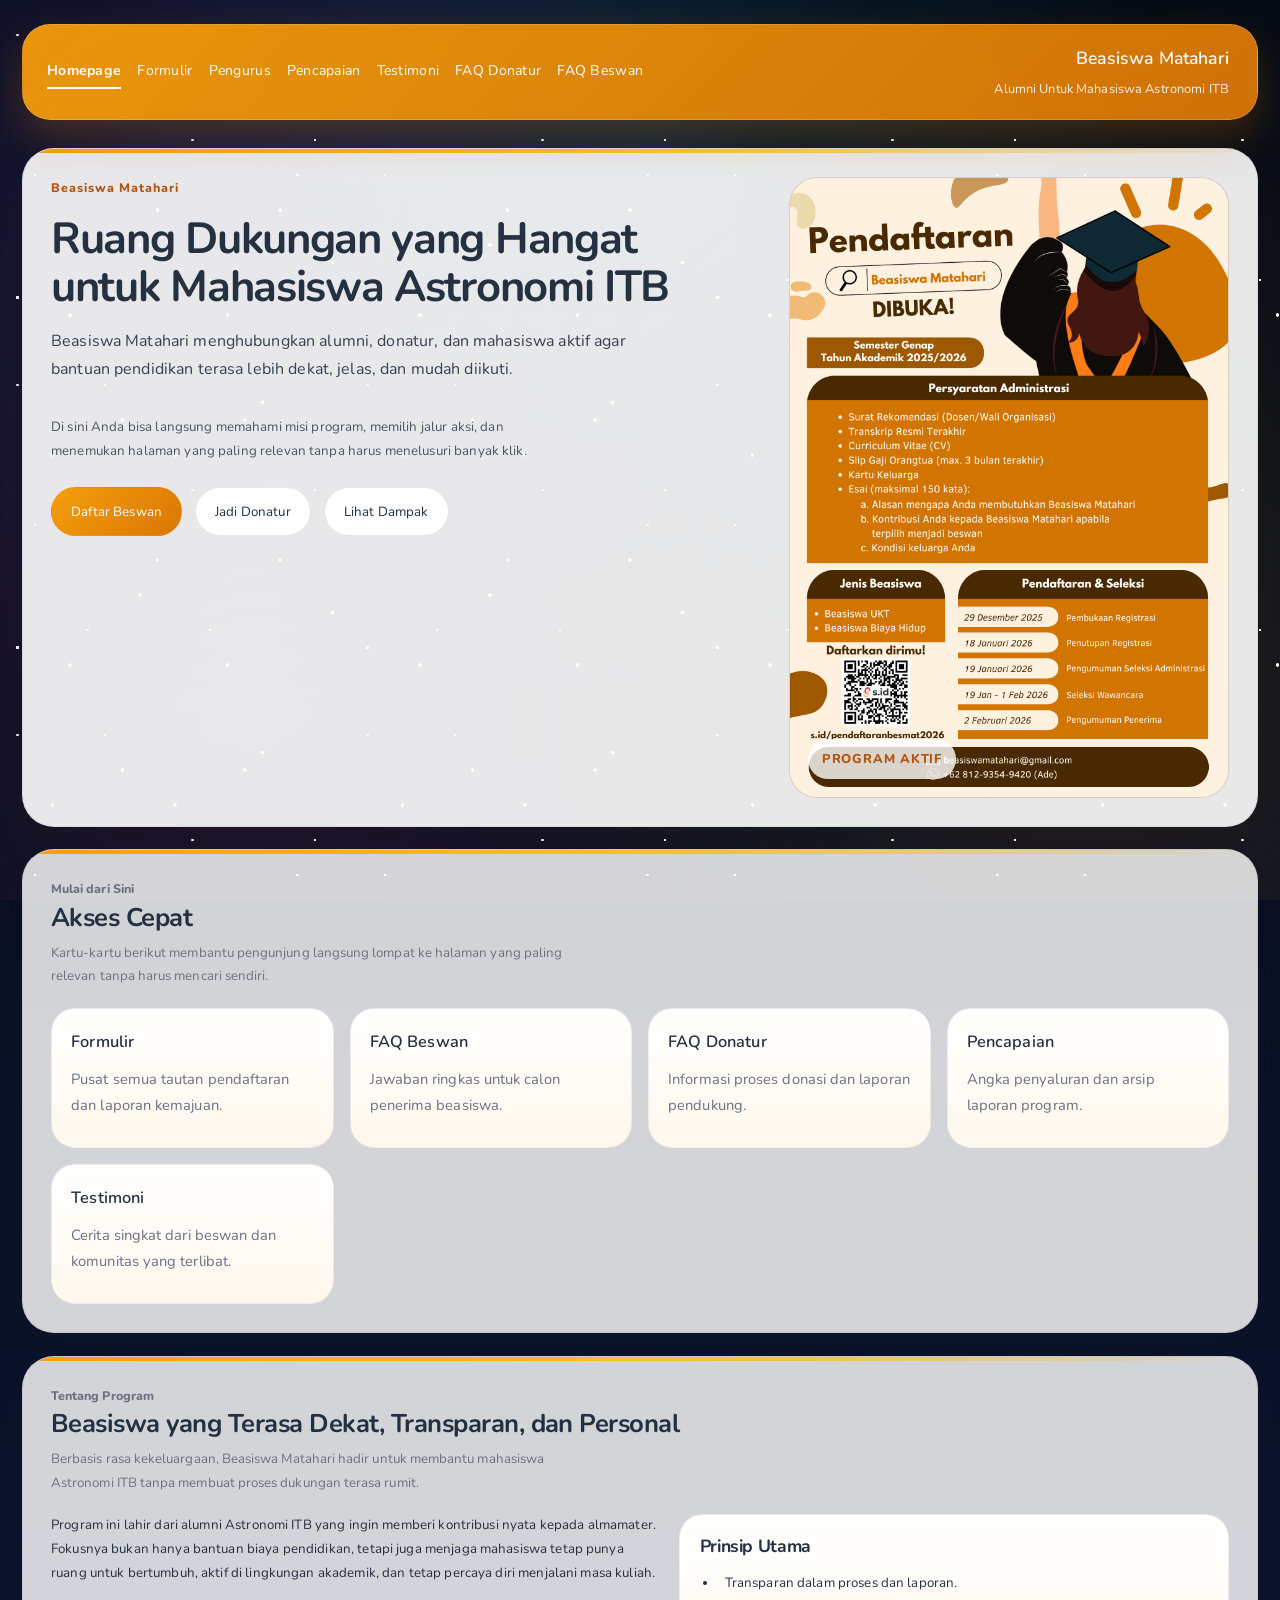
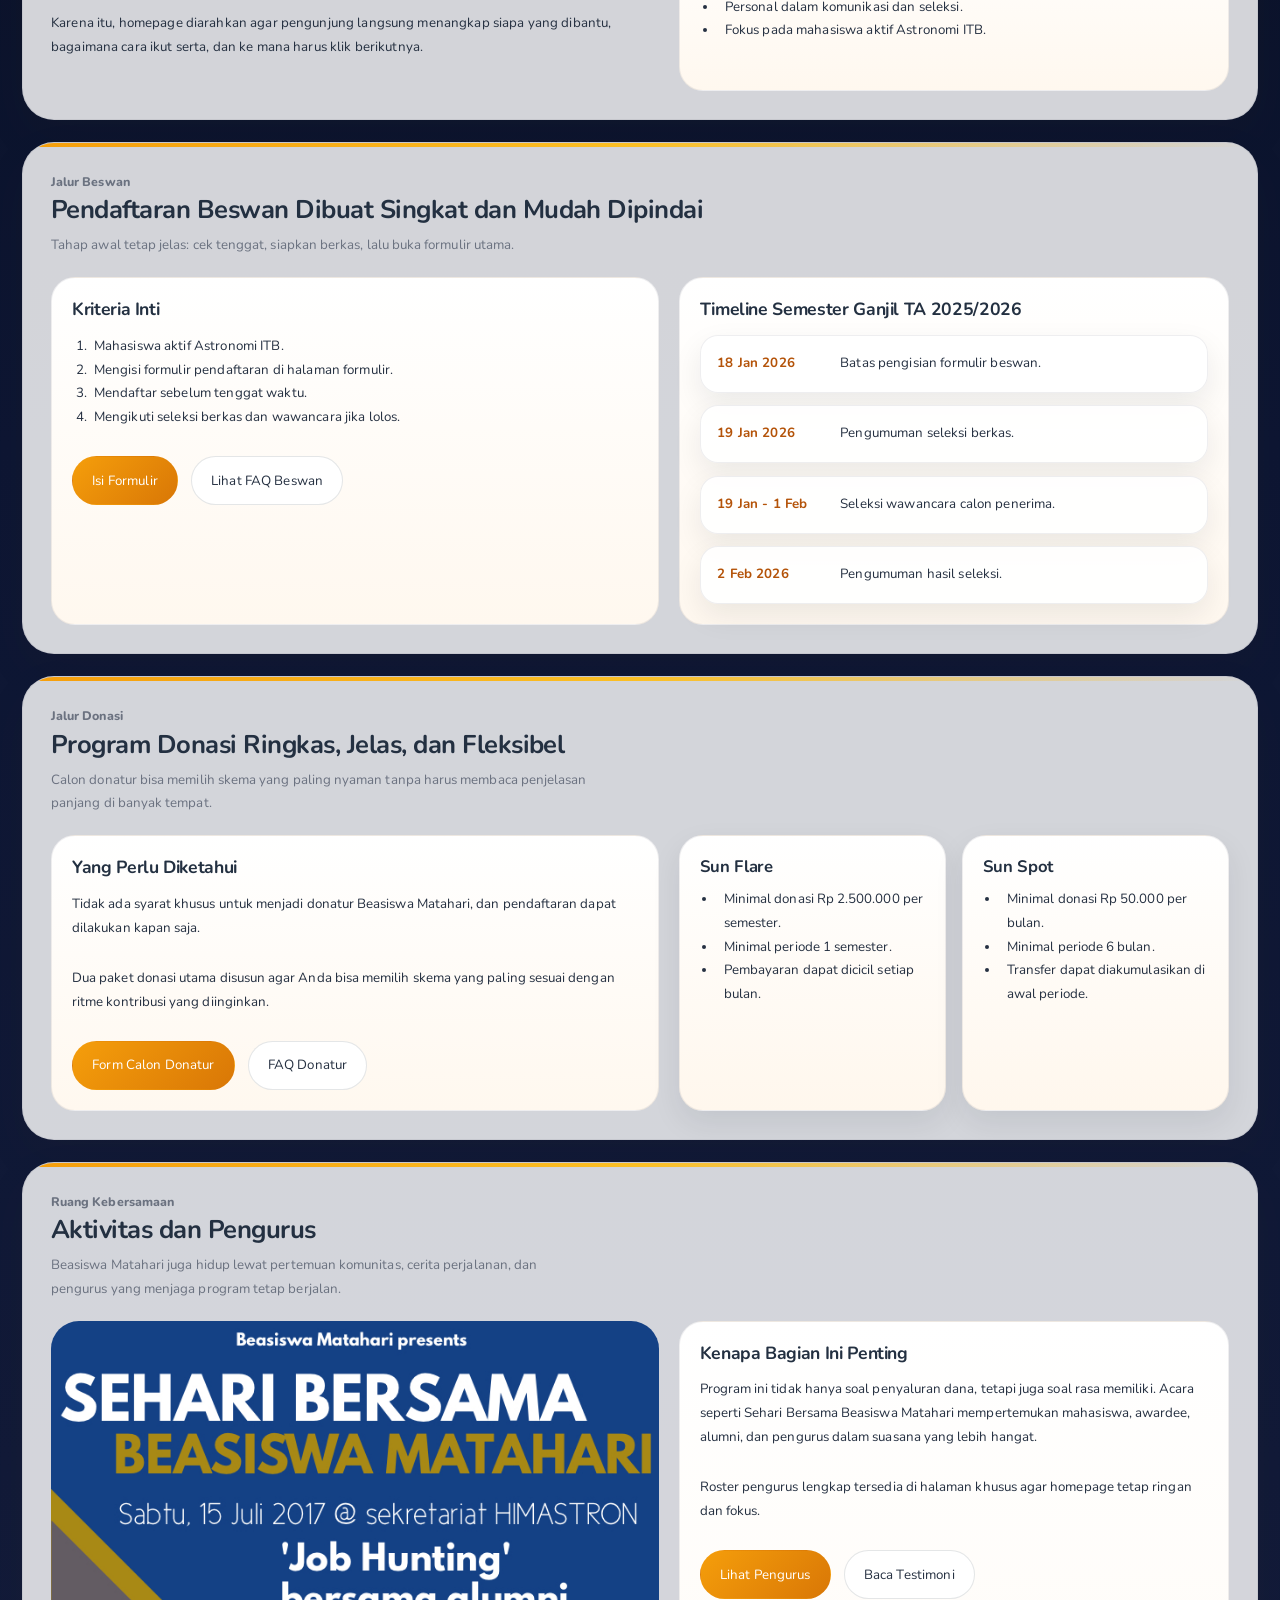
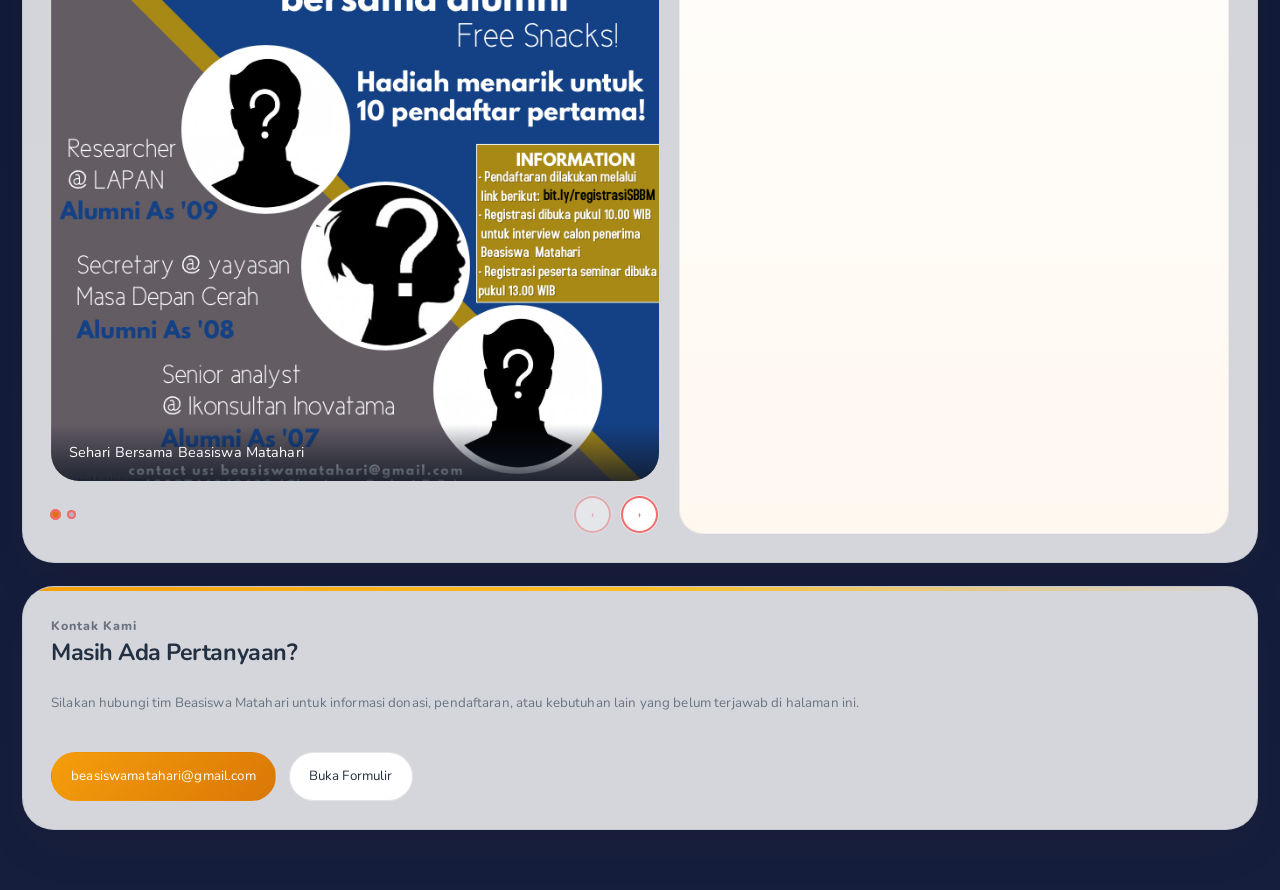
==== commit c96ac65f: "refactor: migrate theme to Nunito font, update V2 shell with dark mode aesthetic, and add new assets" ====
--- a/index.html
+++ b/index.html
@@ -28,8 +28,8 @@
 			<main class="v2-main">
 				<section class="v2-card v2-hero">
 					<div class="v2-hero-copy">
-						<p class="eyebrow">Beasiswa Matahari v2</p>
-						<h1>Ruang dukungan yang hangat untuk mahasiswa Astronomi ITB</h1>
+						<p class="eyebrow">Beasiswa Matahari</p>
+						<h1>Ruang Dukungan yang Hangat untuk Mahasiswa Astronomi ITB</h1>
 						<p class="v2-lead">Beasiswa Matahari menghubungkan alumni, donatur, dan mahasiswa aktif agar bantuan pendidikan terasa lebih dekat, jelas, dan mudah diikuti.</p>
 						<p class="v2-copy">Di sini Anda bisa langsung memahami misi program, memilih jalur aksi, dan menemukan halaman yang paling relevan tanpa harus menelusuri banyak klik.</p>
 						<div class="v2-actions">
@@ -44,31 +44,14 @@
 							<img src="images/poster_periode15.png" alt="Poster Beasiswa Matahari periode 15" />
 							<span class="hero-mark">Program aktif</span>
 						</div>
-						<div class="hero-asides">
-							<div class="mini-card">
-								<span class="value">1</span>
-								<span class="label">pintu masuk untuk memahami program</span>
-							</div>
-							<div class="mini-card">
-								<span class="value">2</span>
-								<span class="label">jalur aksi: beswan dan donatur</span>
-							</div>
-							<div class="mini-card">
-								<span class="value">8+ th</span>
-								<span class="label">jejak keberjalanan program</span>
-							</div>
-							<div class="mini-card">
-								<span class="value">5</span>
-								<span class="label">halaman inti yang paling sering dibutuhkan</span>
-							</div>
-						</div>
-					</div>
-				</section>
-
-				<section class="v2-section v2-card">
-					<div class="section-head">
-						<p class="eyebrow">Mulai dari sini</p>
-						<h2>Akses cepat</h2>
+
+					</div>
+				</section>
+
+				<section class="v2-section v2-card">
+					<div class="section-head">
+						<p class="eyebrow">Mulai dari Sini</p>
+						<h2>Akses Cepat</h2>
 						<p>Kartu-kartu berikut membantu pengunjung langsung lompat ke halaman yang paling relevan tanpa harus mencari sendiri.</p>
 					</div>
 
@@ -98,18 +81,18 @@
 
 				<section class="v2-section v2-card">
 					<div class="section-head">
-						<p class="eyebrow">Tentang program</p>
-						<h2>Beasiswa yang terasa dekat, transparan, dan personal</h2>
+						<p class="eyebrow">Tentang Program</p>
+						<h2>Beasiswa yang Terasa Dekat, Transparan, dan Personal</h2>
 						<p>Berbasis rasa kekeluargaan, Beasiswa Matahari hadir untuk membantu mahasiswa Astronomi ITB tanpa membuat proses dukungan terasa rumit.</p>
 					</div>
 
 					<div class="split-grid">
 						<div>
 							<p>Program ini lahir dari alumni Astronomi ITB yang ingin memberi kontribusi nyata kepada almamater. Fokusnya bukan hanya bantuan biaya pendidikan, tetapi juga menjaga mahasiswa tetap punya ruang untuk bertumbuh, aktif di lingkungan akademik, dan tetap percaya diri menjalani masa kuliah.</p>
-							<p>Karena itu, homepage v2 diarahkan agar pengunjung langsung menangkap siapa yang dibantu, bagaimana cara ikut serta, dan ke mana harus klik berikutnya.</p>
-						</div>
-						<div class="stack-card">
-							<h3>Prinsip utama</h3>
+							<p>Karena itu, homepage diarahkan agar pengunjung langsung menangkap siapa yang dibantu, bagaimana cara ikut serta, dan ke mana harus klik berikutnya.</p>
+						</div>
+						<div class="stack-card">
+							<h3>Prinsip Utama</h3>
 							<ul>
 								<li>Transparan dalam proses dan laporan.</li>
 								<li>Personal dalam komunikasi dan seleksi.</li>
@@ -121,14 +104,14 @@
 
 				<section class="v2-section v2-card" id="beswan">
 					<div class="section-head">
-						<p class="eyebrow">Jalur beswan</p>
-						<h2>Pendaftaran beswan dibuat singkat dan mudah dipindai</h2>
+						<p class="eyebrow">Jalur Beswan</p>
+						<h2>Pendaftaran Beswan Dibuat Singkat dan Mudah Dipindai</h2>
 						<p>Tahap awal tetap jelas: cek tenggat, siapkan berkas, lalu buka formulir utama.</p>
 					</div>
 
 					<div class="split-grid">
 						<div class="stack-card">
-							<h3>Kriteria inti</h3>
+							<h3>Kriteria Inti</h3>
 							<ol>
 								<li>Mahasiswa aktif Astronomi ITB.</li>
 								<li>Mengisi formulir pendaftaran di halaman formulir.</li>
@@ -142,7 +125,7 @@
 						</div>
 
 						<div class="stack-card">
-							<h3>Timeline semester ganjil TA 2025/2026</h3>
+							<h3>Timeline Semester Ganjil TA 2025/2026</h3>
 							<div class="timeline">
 								<div class="timeline-item">
 									<div class="timeline-date">18 Jan 2026</div>
@@ -167,14 +150,14 @@
 
 				<section class="v2-section v2-card">
 					<div class="section-head">
-						<p class="eyebrow">Jalur donasi</p>
-						<h2>Program donasi ringkas, jelas, dan fleksibel</h2>
+						<p class="eyebrow">Jalur Donasi</p>
+						<h2>Program Donasi Ringkas, Jelas, dan Fleksibel</h2>
 						<p>Calon donatur bisa memilih skema yang paling nyaman tanpa harus membaca penjelasan panjang di banyak tempat.</p>
 					</div>
 
 					<div class="split-grid">
 						<div class="stack-card">
-							<h3>Yang perlu diketahui</h3>
+							<h3>Yang Perlu Diketahui</h3>
 							<p>Tidak ada syarat khusus untuk menjadi donatur Beasiswa Matahari, dan pendaftaran dapat dilakukan kapan saja.</p>
 							<p>Dua paket donasi utama disusun agar Anda bisa memilih skema yang paling sesuai dengan ritme kontribusi yang diinginkan.</p>
 							<div class="v2-actions">
@@ -206,8 +189,8 @@
 
 				<section class="v2-section v2-card">
 					<div class="section-head">
-						<p class="eyebrow">Ruang kebersamaan</p>
-						<h2>Aktivitas dan pengurus</h2>
+						<p class="eyebrow">Ruang Kebersamaan</p>
+						<h2>Aktivitas dan Pengurus</h2>
 						<p>Beasiswa Matahari juga hidup lewat pertemuan komunitas, cerita perjalanan, dan pengurus yang menjaga program tetap berjalan.</p>
 					</div>
 
@@ -235,7 +218,7 @@
 						</div>
 
 						<div class="stack-card">
-							<h3>Kenapa bagian ini penting</h3>
+							<h3>Kenapa Bagian Ini Penting</h3>
 							<p>Program ini tidak hanya soal penyaluran dana, tetapi juga soal rasa memiliki. Acara seperti Sehari Bersama Beasiswa Matahari mempertemukan mahasiswa, awardee, alumni, dan pengurus dalam suasana yang lebih hangat.</p>
 							<p>Roster pengurus lengkap tersedia di halaman khusus agar homepage tetap ringan dan fokus.</p>
 							<div class="v2-actions">
@@ -249,8 +232,8 @@
 				<section class="v2-section v2-card">
 					<div class="footer-cta">
 						<div>
-							<p class="eyebrow">Kontak kami</p>
-							<h2>Masih ada pertanyaan?</h2>
+							<p class="eyebrow">Kontak Kami</p>
+							<h2>Masih Ada Pertanyaan?</h2>
 							<p>Silakan hubungi tim Beasiswa Matahari untuk informasi donasi, pendaftaran, atau kebutuhan lain yang belum terjawab di halaman ini.</p>
 						</div>
 						<div class="v2-actions">
--- a/assets/css/main.css
+++ b/assets/css/main.css
@@ -1,9 +1,9 @@
 @import url(fontawesome-all.min.css);
-@import url("https://fonts.googleapis.com/css2?family=Poppins:wght@400;500;600;700;800&display=swap");
-/*
-	Editorial by HTML5 UP
-	html5up.net | @ajlkn
-	Free for personal and commercial use under the CCA 3.0 license (html5up.net/license)
+@import url("https://fonts.googleapis.com/css2?family=Nunito:wght@300;400;500;600;700;800&display=swap");
+/*
+	Editorial by HTML5 UP
+	html5up.net | @ajlkn
+	Free for personal and commercial use under the CCA 3.0 license (html5up.net/license)
 */
 html, body, div, span, applet, object,
 iframe, h1, h2, h3, h4, h5, h6, p, blockquote,
@@ -95,7 +95,7 @@
 /* Type */
 body, input, select, textarea {
   color: #7f888f;
-  font-family: "Poppins", sans-serif;
+  font-family: "Nunito", sans-serif;
   font-size: 13pt;
   font-weight: 400;
   letter-spacing: 0.01em;
@@ -136,7 +136,7 @@
 
 h1, h2, h3, h4, h5, h6 {
   color: #3d4449;
-  font-family: "Poppins", sans-serif;
+  font-family: "Nunito", sans-serif;
   font-weight: 700;
   letter-spacing: -0.02em;
   line-height: 1.35;
@@ -995,7 +995,7 @@
   text-align: center; }
 
 header p {
-  font-family: "Poppins", sans-serif;
+  font-family: "Nunito", sans-serif;
   font-size: 1em;
   font-weight: 500;
   letter-spacing: 0.03em;
@@ -1505,7 +1505,7 @@
   color: #f56a6a !important;
   cursor: pointer;
   display: inline-block;
-  font-family: "Poppins", sans-serif;
+  font-family: "Nunito", sans-serif;
   font-size: 0.8em;
   font-weight: 700;
   height: 3.5em;
@@ -2093,7 +2093,7 @@
   #header .logo {
     border-bottom: 0;
     color: inherit;
-    font-family: "Poppins", sans-serif;
+    font-family: "Nunito", sans-serif;
     font-size: 1.125em; }
   #header .icons {
     text-align: right; }
@@ -2205,7 +2205,7 @@
   -ms-user-select: none;
   user-select: none;
   color: #3d4449;
-  font-family: "Poppins", sans-serif;
+  font-family: "Nunito", sans-serif;
   font-weight: 500;
   letter-spacing: 0.04em;
   list-style: none;
@@ -2427,7 +2427,6 @@
   font-weight: 700;
   letter-spacing: 0.18em;
   margin-bottom: 0.95rem;
-  text-transform: uppercase;
 }
 
 #banner .content .lead {
@@ -2641,7 +2640,7 @@
 .metric-card .value {
   color: var(--bm-text);
   display: block;
-  font-family: "Poppins", sans-serif;
+  font-family: "Nunito", sans-serif;
   font-size: 1.3em;
   font-weight: 700;
   margin-bottom: 0.25rem;
@@ -2703,7 +2702,7 @@
 
 .timeline-date {
   color: var(--bm-accent-dark);
-  font-family: "Poppins", sans-serif;
+  font-family: "Nunito", sans-serif;
   font-weight: 700;
 }
 
@@ -2871,31 +2870,64 @@
 
 /* V2 Shell */
 body.bm-v2 {
-  background:
-    radial-gradient(circle at top left, rgba(255, 206, 120, 0.24), transparent 32%),
-    radial-gradient(circle at right 10%, rgba(180, 83, 9, 0.16), transparent 24%),
-    linear-gradient(180deg, #fffdf8 0%, #f7f1e7 100%);
-  color: #253041;
+  background: linear-gradient(180deg, #050b14 0%, #0d1633 50%, #151e3d 100%);
+  color: #e2e8f0;
 }
 
 body.bm-v2,
 body.bm-v2 input,
 body.bm-v2 select,
 body.bm-v2 textarea {
-  font-family: "Poppins", sans-serif;
+  font-family: "Nunito", sans-serif;
   letter-spacing: 0.01em;
   line-height: 1.78;
 }
 
+/* Base Stars */
 body.bm-v2::before {
+  content: "";
+  position: fixed;
+  inset: 0;
+  z-index: 0;
+  pointer-events: none;
+  background-image: 
+    radial-gradient(circle at 5% 10%, #ffffff 1px, transparent 1.5px),
+    radial-gradient(circle at 15% 30%, #ffffff 1.5px, transparent 2px),
+    radial-gradient(circle at 25% 80%, #ffffff 1px, transparent 1.5px),
+    radial-gradient(circle at 35% 20%, #ffffff 1.5px, transparent 2px),
+    radial-gradient(circle at 45% 60%, #ffffff 1.5px, transparent 2px),
+    radial-gradient(circle at 55% 40%, #ffffff 1px, transparent 1.5px),
+    radial-gradient(circle at 65% 90%, #ffffff 1.5px, transparent 2px),
+    radial-gradient(circle at 75% 15%, #ffffff 1.5px, transparent 2px),
+    radial-gradient(circle at 85% 50%, #ffffff 1px, transparent 1.5px),
+    radial-gradient(circle at 95% 75%, #ffffff 1.5px, transparent 2px),
+    radial-gradient(circle at 10% 50%, #ffffff 1px, transparent 1.5px),
+    radial-gradient(circle at 20% 90%, #ffffff 1.5px, transparent 2px),
+    radial-gradient(circle at 30% 10%, #ffffff 1px, transparent 1.5px),
+    radial-gradient(circle at 40% 70%, #ffffff 1.5px, transparent 2px),
+    radial-gradient(circle at 50% 30%, #ffffff 1.5px, transparent 2px),
+    radial-gradient(circle at 60% 80%, #ffffff 1px, transparent 1.5px),
+    radial-gradient(circle at 70% 20%, #ffffff 1.5px, transparent 2px),
+    radial-gradient(circle at 80% 60%, #ffffff 1.5px, transparent 2px),
+    radial-gradient(circle at 90% 40%, #ffffff 1px, transparent 1.5px),
+    radial-gradient(circle at 5% 85%, #ffffff 1.5px, transparent 2px);
+  background-size: 350px 350px;
+  background-repeat: repeat;
+  opacity: 1;
+}
+
+/* Nebula Glows */
+body.bm-v2::after {
+  content: "";
+  position: fixed;
+  inset: 0;
+  z-index: 0;
+  pointer-events: none;
   background:
-    radial-gradient(circle at 18% 12%, rgba(255, 255, 255, 0.8), transparent 0 22%),
-    radial-gradient(circle at 82% 8%, rgba(255, 184, 77, 0.2), transparent 0 18%);
-  content: "";
-  inset: 0;
-  pointer-events: none;
-  position: fixed;
-  z-index: -1;
+    radial-gradient(circle at 15% 20%, rgba(139, 92, 246, 0.15), transparent 45%),
+    radial-gradient(circle at 85% 75%, rgba(245, 158, 11, 0.1), transparent 50%),
+    radial-gradient(circle at 50% 15%, rgba(56, 189, 248, 0.12), transparent 55%),
+    radial-gradient(circle at 20% 80%, rgba(236, 72, 153, 0.1), transparent 45%);
 }
 
 body.bm-v2 a {
@@ -2906,14 +2938,16 @@
   margin: 0 auto;
   max-width: 1320px;
   padding: 24px 22px 60px;
+  position: relative;
+  z-index: 10;
 }
 
 body.bm-v2 .v2-topbar {
   align-items: center;
-  background: rgba(255, 255, 255, 0.82);
-  border: 1px solid rgba(37, 48, 63, 0.08);
+  background: linear-gradient(135deg, rgba(245, 158, 11, 0.95), rgba(217, 119, 6, 0.95));
+  border: 1px solid rgba(255, 255, 255, 0.15);
   border-radius: 28px;
-  box-shadow: 0 18px 40px rgba(78, 49, 13, 0.09);
+  box-shadow: 0 18px 40px rgba(217, 119, 6, 0.25);
   display: flex;
   gap: 1.5rem;
   flex-direction: row-reverse;
@@ -2936,18 +2970,19 @@
 }
 
 body.bm-v2 .brand strong {
-  color: #253041;
-  font-family: "Poppins", sans-serif;
+  color: #ffffff;
+  font-family: "Nunito", sans-serif;
   font-size: 1.1rem;
   letter-spacing: 0.01em;
   text-transform: capitalize;
 }
 
 body.bm-v2 .brand span {
-  color: #6b7280;
+  color: #ffffff;
   font-size: 0.8rem;
   letter-spacing: 0.01em;
   text-transform: capitalize;
+  opacity: 0.9;
 }
 
 body.bm-v2 .v2-nav {
@@ -2961,7 +2996,7 @@
 body.bm-v2 .v2-nav a {
   background: transparent;
   border-bottom: 2px solid transparent;
-  color: #253041;
+  color: #ffffff;
   display: inline-flex;
   font-size: 0.88rem;
   letter-spacing: 0.02em;
@@ -2969,14 +3004,14 @@
 }
 
 body.bm-v2 .v2-nav a:hover {
-  color: #b45309 !important;
-  border-bottom-color: #f59e0b;
+  color: #ffffff !important;
+  border-bottom-color: rgba(255, 255, 255, 0.6);
 }
 
 body.bm-v2 .v2-nav a[aria-current="page"] {
-  color: #b45309;
-  border-bottom-color: #b45309;
-  font-weight: 600;
+  color: #ffffff;
+  border-bottom-color: #ffffff;
+  font-weight: bold;
 }
 
 body.bm-v2 .v2-main {
@@ -2989,6 +3024,20 @@
   display: grid;
   gap: 1.4rem;
   grid-template-columns: minmax(0, 1.3fr) minmax(320px, 0.9fr);
+}
+
+body.bm-v2 .v2-hero.center-layout {
+  grid-template-columns: 1fr;
+  text-align: center;
+}
+
+body.bm-v2 .v2-hero.center-layout .v2-hero-copy {
+  margin: 0 auto;
+  max-width: 800px;
+}
+
+body.bm-v2 .v2-hero.center-layout .v2-actions {
+  justify-content: center;
 }
 
 body.bm-v2 .v2-card {
@@ -3023,7 +3072,6 @@
   font-weight: 800;
   letter-spacing: 0.08em;
   margin-bottom: 1rem;
-  text-transform: uppercase;
 }
 
 body.bm-v2 .v2-hero h1 {
@@ -3144,7 +3192,7 @@
 body.bm-v2 .mini-card .value {
   color: #111827;
   display: block;
-  font-family: "Poppins", sans-serif;
+  font-family: "Nunito", sans-serif;
   font-size: 1.5rem;
   font-weight: 700;
   margin-bottom: 0.2rem;
@@ -3214,6 +3262,130 @@
   grid-template-columns: minmax(0, 1.05fr) minmax(280px, 0.95fr);
 }
 
+body.bm-v2 .testimonial-showcase {
+  display: flex;
+  justify-content: center;
+  align-items: stretch;
+  gap: 1.5rem;
+  padding: 3.5rem 1rem;
+}
+
+@media screen and (max-width: 980px) {
+  body.bm-v2 .testimonial-showcase {
+    flex-direction: column;
+    gap: 2rem;
+    padding: 1rem 0;
+  }
+}
+
+body.bm-v2 .testimonial-card {
+  background: #fffdf8;
+  border: 1px solid rgba(245, 158, 11, 0.1);
+  border-radius: 28px;
+  padding: 3rem 2rem 2.5rem;
+  box-shadow: 0 10px 30px rgba(217, 119, 6, 0.06);
+  display: flex;
+  flex-direction: column;
+  gap: 1.2rem;
+  position: relative;
+  overflow: visible;
+  flex: 1;
+  max-width: 400px;
+  transition: all 0.3s ease;
+  text-align: center;
+}
+
+body.bm-v2 .testimonial-card.featured {
+  transform: scale(1.1);
+  z-index: 10;
+  box-shadow: 0 20px 45px rgba(217, 119, 6, 0.12);
+  background: #ffffff;
+  border-color: rgba(245, 158, 11, 0.25);
+}
+
+@media screen and (max-width: 980px) {
+  body.bm-v2 .testimonial-card.featured {
+    transform: none;
+  }
+}
+
+body.bm-v2 .testimonial-card::before {
+  content: "“";
+  position: absolute;
+  top: 15px;
+  left: 25px;
+  font-size: 4.5rem;
+  color: #fcd34d;
+  font-family: Georgia, serif;
+  line-height: 1;
+  z-index: 0;
+}
+
+body.bm-v2 .testimonial-card::after {
+  content: "”";
+  position: absolute;
+  bottom: -25px;
+  right: 25px;
+  font-size: 4.5rem;
+  color: #fcd34d;
+  font-family: Georgia, serif;
+  line-height: 1;
+  z-index: 0;
+}
+
+body.bm-v2 .testimonial-card p.quote {
+  font-size: 0.95rem;
+  line-height: 1.6;
+  color: #4b5563;
+  position: relative;
+  z-index: 1;
+  margin: 0;
+  font-weight: 500;
+}
+
+body.bm-v2 .testimonial-card .stars {
+  color: #f59e0b;
+  font-size: 1.3rem;
+  margin-bottom: 0.5rem;
+  letter-spacing: 3px;
+  position: relative;
+  z-index: 1;
+}
+
+body.bm-v2 .testimonial-author {
+  margin-top: auto;
+  padding-top: 1rem;
+  position: relative;
+  z-index: 1;
+  display: flex;
+  flex-direction: column;
+  align-items: center;
+}
+
+body.bm-v2 .testimonial-author .author-line {
+  width: 40px;
+  height: 4px;
+  background: #fcd34d;
+  border-radius: 4px;
+  margin-bottom: 1.2rem;
+}
+
+body.bm-v2 .testimonial-author h3 {
+  font-size: 1rem;
+  margin-bottom: 0.3rem;
+  color: #253041;
+  font-weight: 800;
+}
+
+body.bm-v2 .testimonial-author p.meta {
+  font-size: 0.8rem;
+  color: #9ca3af;
+  margin: 0;
+  text-transform: uppercase;
+  letter-spacing: 0.05em;
+  font-weight: 700;
+}
+
 body.bm-v2 .stack-card {
   background: linear-gradient(180deg, #fff 0%, #fff8ef 100%);
   border: 1px solid rgba(37, 48, 63, 0.08);
@@ -3250,7 +3422,7 @@
 
 body.bm-v2 .timeline-date {
   color: #b45309;
-  font-family: "Poppins", sans-serif;
+  font-family: "Nunito", sans-serif;
   font-weight: 700;
 }
 
@@ -3404,7 +3576,10 @@
 
 body.bm-v2 .profile-card .image {
   display: block;
-  aspect-ratio: 4 / 5;
+  aspect-ratio: 1 / 1;
+  border-radius: 50%;
+  margin: 1.5rem auto 0.5rem;
+  width: 70%;
   overflow: hidden;
 }
 
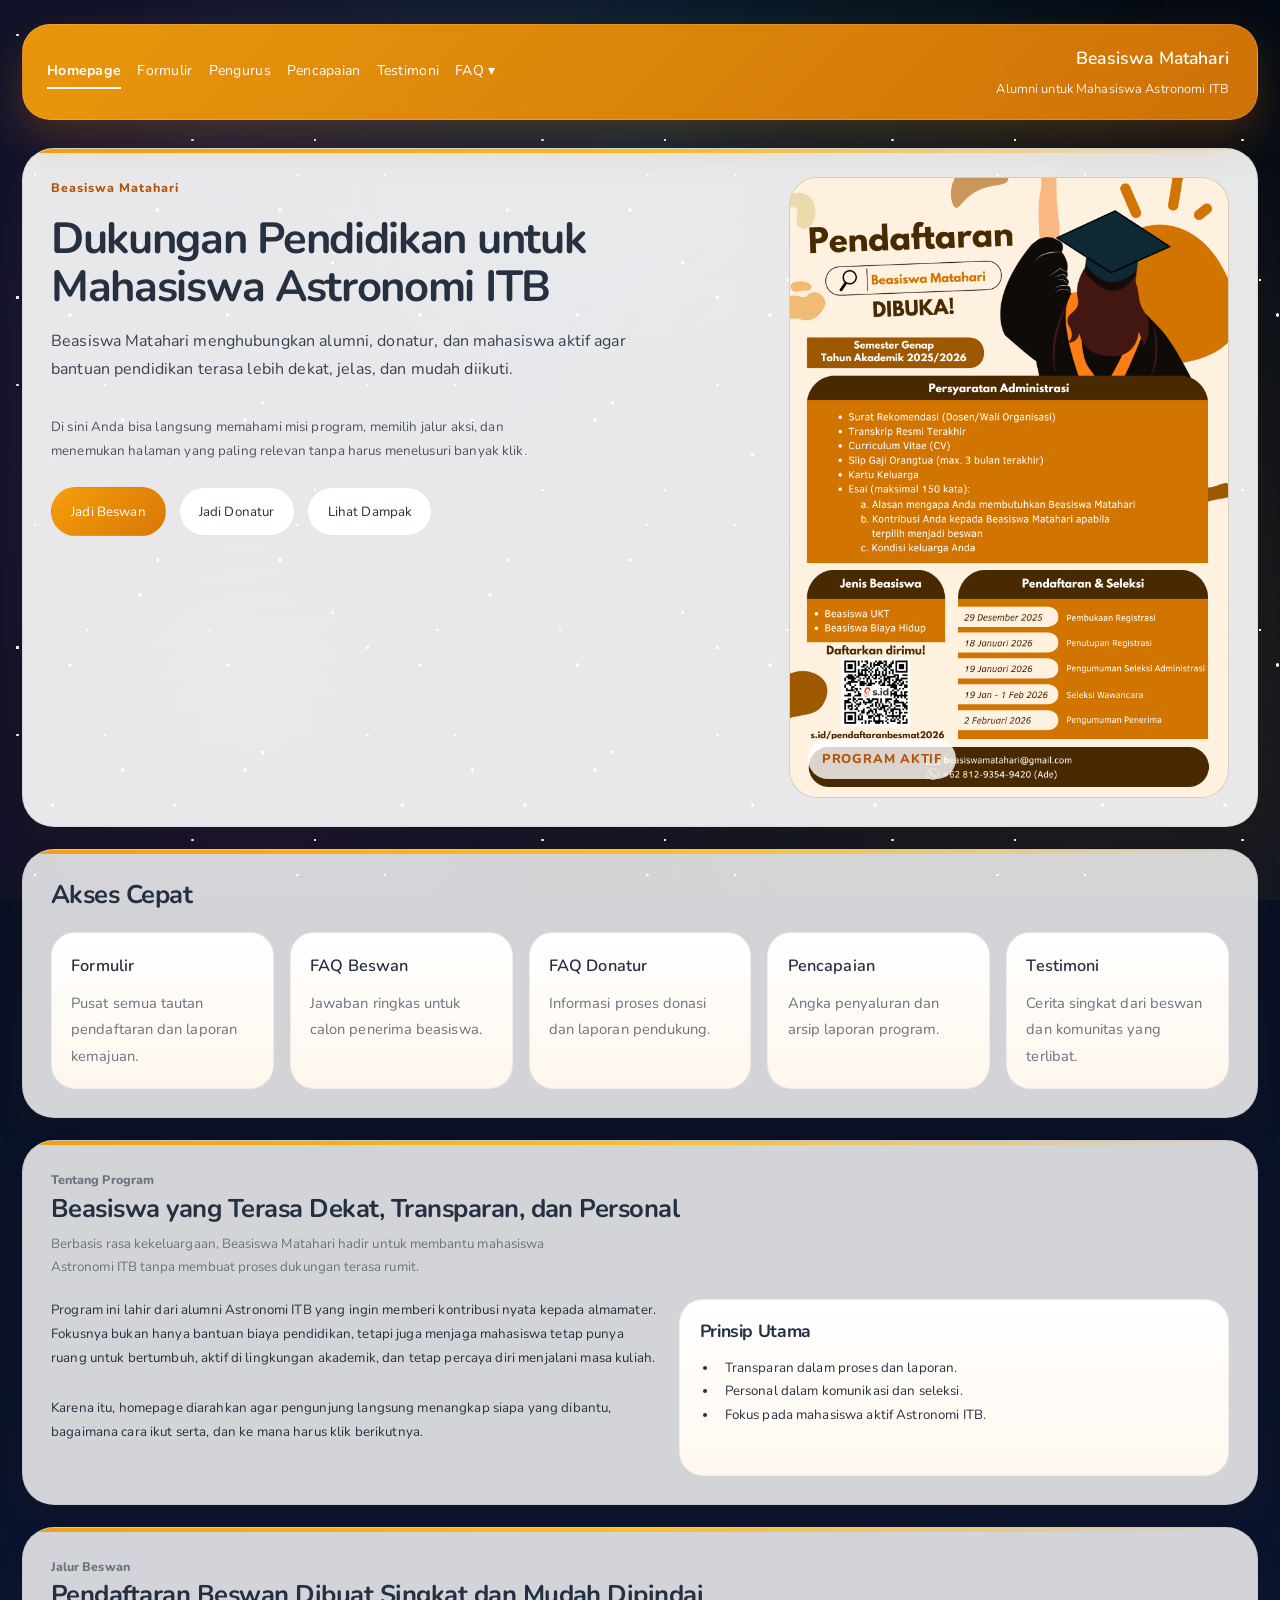
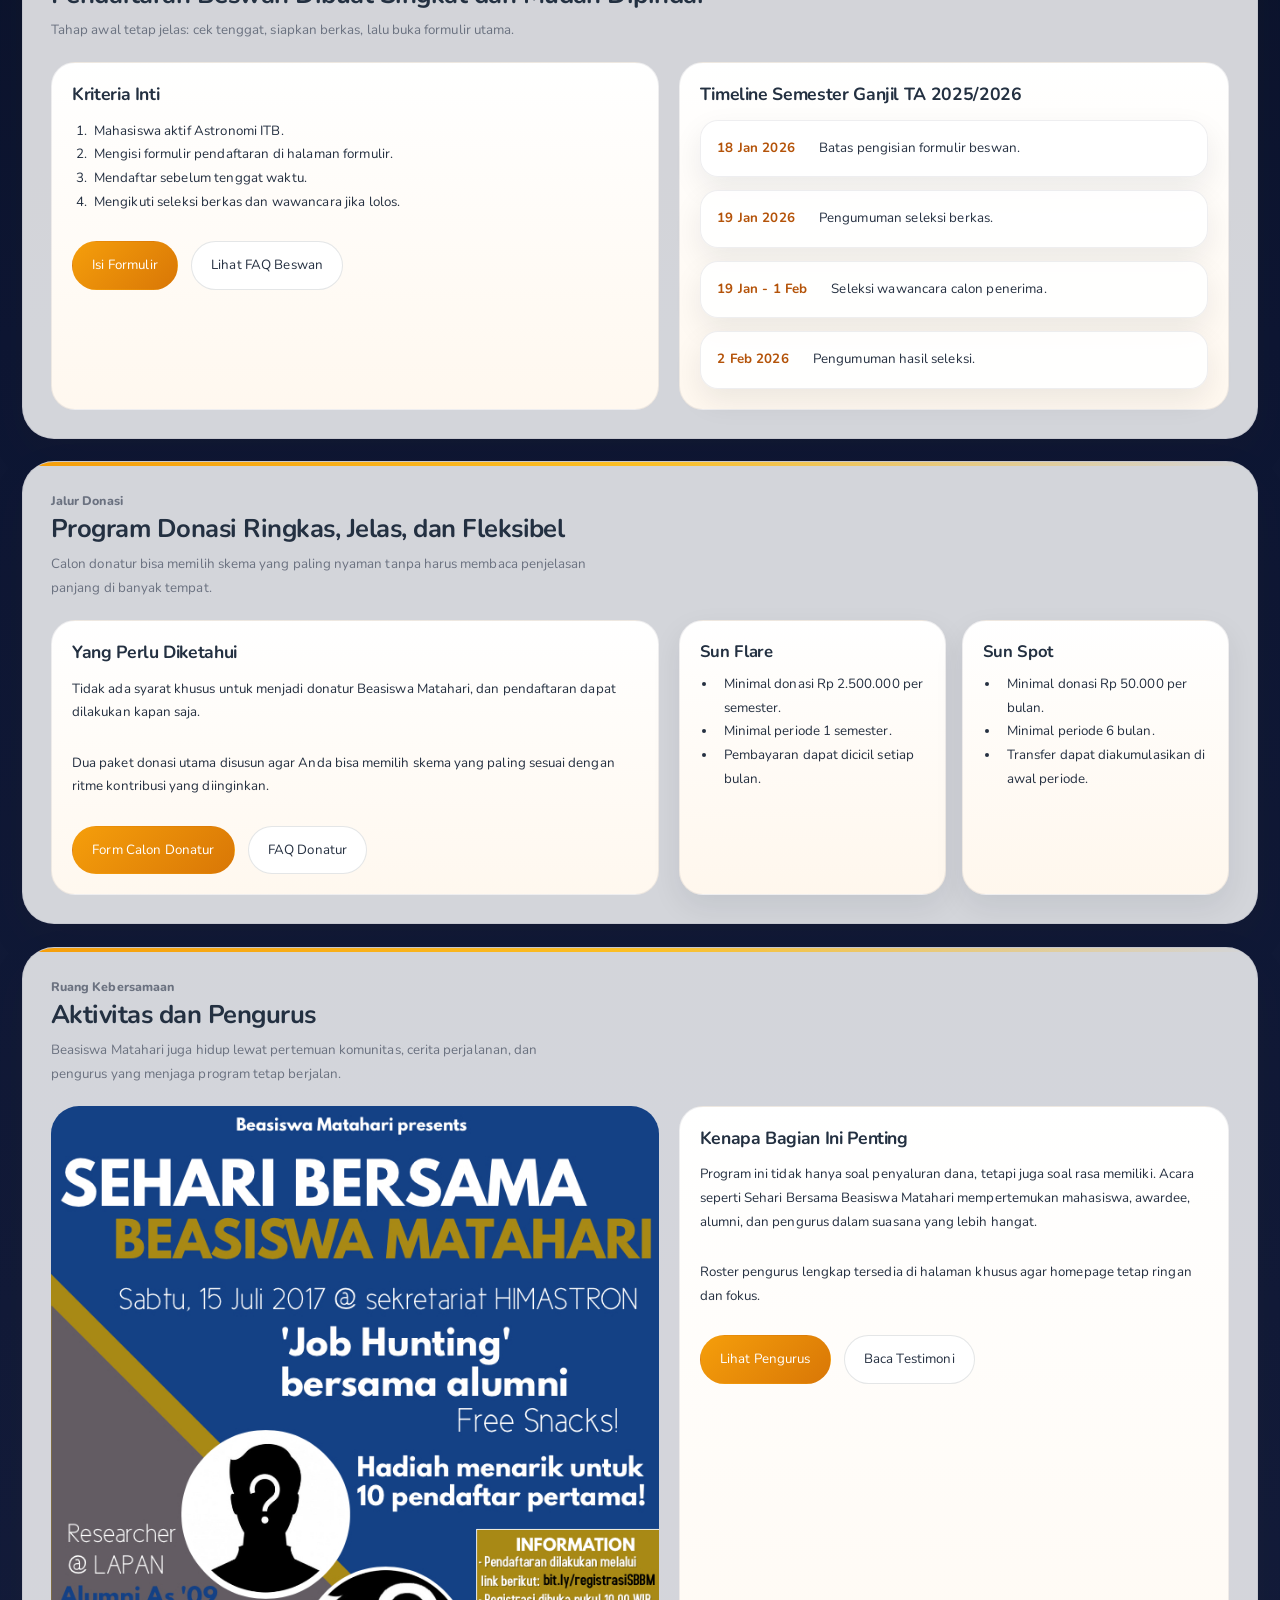
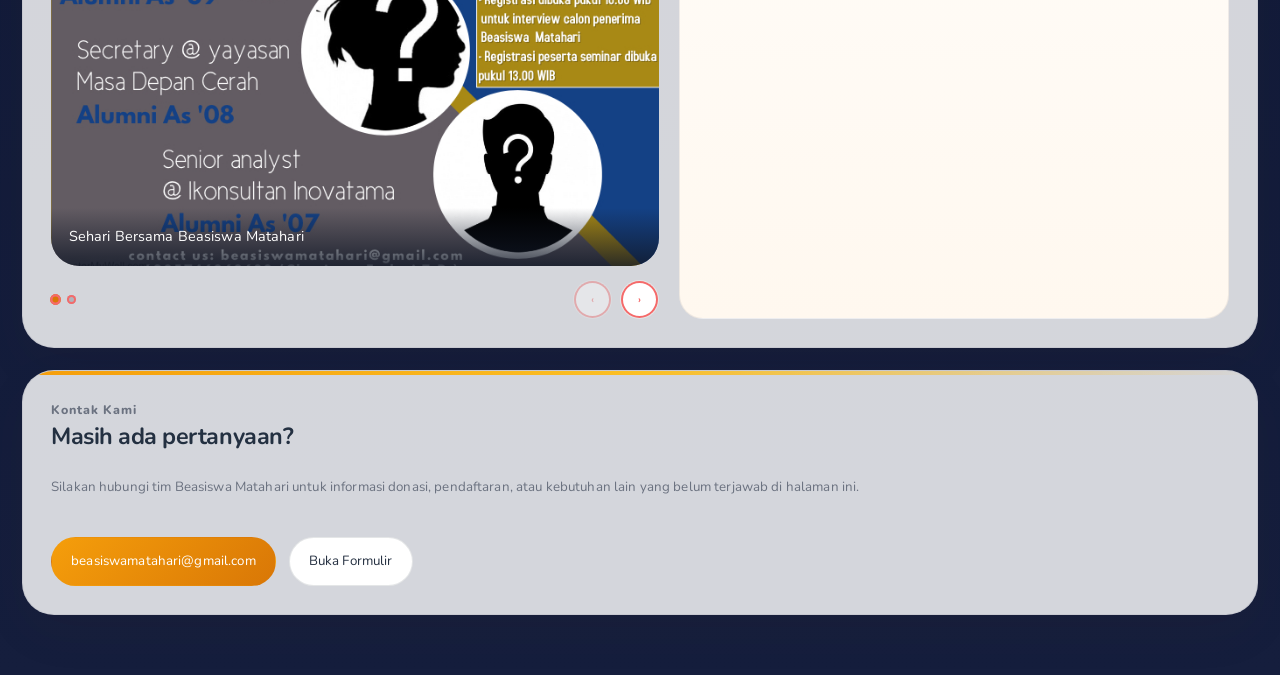
==== commit 85930ae9: "feat: add responsive mobile navigation with FAQ dropdown and implement integration test" ====
--- a/index.html
+++ b/index.html
@@ -10,9 +10,10 @@
 
 		<div class="v2-shell">
 			<header class="v2-topbar">
+				<button class="v2-menu-toggle" aria-label="Buka menu navigasi" aria-expanded="false">☰</button>
 				<a class="brand" href="index.html">
 					<strong>Beasiswa Matahari</strong>
-					<span>Alumni untuk mahasiswa Astronomi ITB</span>
+					<span>Alumni untuk Mahasiswa Astronomi ITB</span>
 				</a>
 				<nav class="v2-nav" aria-label="Navigasi utama">
 					<a href="index.html" aria-current="page">Homepage</a>
@@ -20,8 +21,13 @@
 					<a href="pengurus.html">Pengurus</a>
 					<a href="pencapaian.html">Pencapaian</a>
 					<a href="testimoni.html">Testimoni</a>
-					<a href="donatur-faq.html">FAQ Donatur</a>
-					<a href="beswan-faq.html">FAQ Beswan</a>
+					<div class="dropdown">
+						<a href="javascript:void(0);" class="dropbtn" onclick="this.parentElement.classList.toggle('is-active'); return false;">FAQ ▾</a>
+						<div class="dropdown-content">
+							<a href="donatur-faq.html">FAQ Donatur</a>
+							<a href="beswan-faq.html">FAQ Beswan</a>
+						</div>
+					</div>
 				</nav>
 			</header>
 
@@ -29,11 +35,11 @@
 				<section class="v2-card v2-hero">
 					<div class="v2-hero-copy">
 						<p class="eyebrow">Beasiswa Matahari</p>
-						<h1>Ruang Dukungan yang Hangat untuk Mahasiswa Astronomi ITB</h1>
+						<h1>Dukungan Pendidikan untuk Mahasiswa Astronomi ITB</h1>
 						<p class="v2-lead">Beasiswa Matahari menghubungkan alumni, donatur, dan mahasiswa aktif agar bantuan pendidikan terasa lebih dekat, jelas, dan mudah diikuti.</p>
 						<p class="v2-copy">Di sini Anda bisa langsung memahami misi program, memilih jalur aksi, dan menemukan halaman yang paling relevan tanpa harus menelusuri banyak klik.</p>
 						<div class="v2-actions">
-							<a href="formulir.html" class="v2-button primary">Daftar Beswan</a>
+							<a href="formulir.html" class="v2-button primary">Jadi Beswan</a>
 							<a href="formulir.html#donatur" class="v2-button">Jadi Donatur</a>
 							<a href="pencapaian.html" class="v2-button">Lihat Dampak</a>
 						</div>
@@ -50,9 +56,7 @@
 
 				<section class="v2-section v2-card">
 					<div class="section-head">
-						<p class="eyebrow">Mulai dari Sini</p>
 						<h2>Akses Cepat</h2>
-						<p>Kartu-kartu berikut membantu pengunjung langsung lompat ke halaman yang paling relevan tanpa harus mencari sendiri.</p>
 					</div>
 
 					<div class="v2-grid quick-grid">
@@ -233,7 +237,7 @@
 					<div class="footer-cta">
 						<div>
 							<p class="eyebrow">Kontak Kami</p>
-							<h2>Masih Ada Pertanyaan?</h2>
+							<h2>Masih ada pertanyaan?</h2>
 							<p>Silakan hubungi tim Beasiswa Matahari untuk informasi donasi, pendaftaran, atau kebutuhan lain yang belum terjawab di halaman ini.</p>
 						</div>
 						<div class="v2-actions">
--- a/assets/css/main.css
+++ b/assets/css/main.css
@@ -2981,7 +2981,6 @@
   color: #ffffff;
   font-size: 0.8rem;
   letter-spacing: 0.01em;
-  text-transform: capitalize;
   opacity: 0.9;
 }
 
@@ -3014,6 +3013,51 @@
   font-weight: bold;
 }
 
+body.bm-v2 .v2-nav .dropdown {
+  position: relative;
+  display: inline-flex;
+}
+
+body.bm-v2 .v2-nav .dropdown-content {
+  display: none;
+  position: absolute;
+  top: 100%;
+  left: 50%;
+  transform: translateX(-50%);
+  background-color: #ffffff;
+  min-width: 140px;
+  box-shadow: 0 8px 16px rgba(0,0,0,0.15);
+  z-index: 50;
+  border-radius: 8px;
+  overflow: hidden;
+  margin-top: 0.3rem;
+}
+
+body.bm-v2 .v2-nav .dropdown:hover .dropdown-content {
+  display: block;
+}
+
+body.bm-v2 .v2-nav .dropdown-content a {
+  color: #253041 !important;
+  padding: 0.75rem 1rem;
+  text-decoration: none;
+  display: block;
+  border-bottom: 1px solid #f3f4f6;
+  font-size: 0.85rem;
+  text-align: center;
+  font-weight: 600;
+}
+
+body.bm-v2 .v2-nav .dropdown-content a:last-child {
+  border-bottom: none;
+}
+
+body.bm-v2 .v2-nav .dropdown-content a:hover {
+  background-color: #fef3c7;
+  color: #b45309 !important;
+  border-bottom-color: #f3f4f6;
+}
+
 body.bm-v2 .v2-main {
   display: grid;
   gap: 1.4rem;
@@ -3072,6 +3116,7 @@
   font-weight: 800;
   letter-spacing: 0.08em;
   margin-bottom: 1rem;
+  text-transform: none;
 }
 
 body.bm-v2 .v2-hero h1 {
@@ -3232,7 +3277,7 @@
 }
 
 body.bm-v2 .quick-grid {
-  grid-template-columns: repeat(4, minmax(0, 1fr));
+  grid-template-columns: repeat(5, minmax(0, 1fr));
 }
 
 body.bm-v2 .quick-card {
@@ -3414,10 +3459,11 @@
   border: 1px solid rgba(37, 48, 63, 0.08);
   border-radius: 18px;
   display: grid;
-  gap: 0.8rem;
-  grid-template-columns: 110px minmax(0, 1fr);
+  gap: 1.5rem;
+  grid-template-columns: max-content minmax(0, 1fr);
   padding: 1rem 1.05rem;
   color: #253041;
+  align-items: start;
 }
 
 body.bm-v2 .timeline-date {
@@ -3647,6 +3693,7 @@
   border-radius: 24px;
   padding: 1.1rem;
   color: #253041;
+  margin-top: 2rem;
 }
 
 body.bm-v2 .footer-cta {
@@ -3812,3 +3859,119 @@
     grid-template-columns: 1fr;
   }
 }
+
+/* Mobile Navigation (Hamburger) */
+body.bm-v2 .v2-menu-toggle {
+  display: none;
+  background: transparent !important;
+  border: none !important;
+  box-shadow: none !important;
+  color: #ffffff !important;
+  font-size: 1.8rem;
+  cursor: pointer;
+  padding: 0;
+  margin: 0;
+  line-height: 1;
+  height: auto;
+  min-height: 0;
+  width: auto;
+}
+
+@media screen and (max-width: 980px) {
+  body.bm-v2 .v2-menu-toggle {
+    display: block;
+    order: 2;
+  }
+  
+  body.bm-v2 .v2-topbar {
+    flex-direction: row;
+    flex-wrap: wrap;
+    align-items: center;
+    justify-content: space-between;
+    padding: 1rem;
+    margin-bottom: 20px;
+  }
+
+  body.bm-v2 .brand {
+    order: 1;
+    align-items: flex-start;
+    text-align: left;
+    min-width: 0;
+    flex: 1;
+  }
+
+  body.bm-v2 .brand strong {
+    font-size: 1.1rem;
+  }
+
+  body.bm-v2 .brand span {
+    font-size: 0.75rem;
+    white-space: normal;
+  }
+
+  body.bm-v2 .v2-nav {
+    order: 3;
+    display: none;
+    width: 100%;
+    flex-direction: column;
+    gap: 0.5rem;
+    margin-top: 1rem;
+    padding-top: 1rem;
+    border-top: 1px solid rgba(255, 255, 255, 0.2);
+  }
+
+  body.bm-v2 .v2-nav.is-open {
+    display: flex;
+  }
+  
+  body.bm-v2 .v2-nav a {
+    width: 100%;
+    padding: 0.6rem 0;
+    justify-content: flex-start;
+    border-bottom: 1px solid rgba(255, 255, 255, 0.05) !important;
+    font-size: 0.9rem;
+  }
+
+  body.bm-v2 .v2-nav a:last-child {
+    border-bottom: none !important;
+  }
+  
+  body.bm-v2 .v2-nav .dropdown {
+    display: flex;
+    width: 100%;
+    flex-direction: column;
+    align-items: flex-start;
+  }
+
+  body.bm-v2 .v2-nav .dropdown-content {
+    position: static;
+    display: none;
+    min-width: 100%;
+    box-shadow: none;
+    padding-left: 1rem;
+    background: transparent;
+    margin-top: 0;
+    transform: none;
+  }
+  
+  body.bm-v2 .v2-nav .dropdown:hover .dropdown-content,
+  body.bm-v2 .v2-nav .dropdown:focus-within .dropdown-content,
+  body.bm-v2 .v2-nav .dropdown.is-active .dropdown-content {
+    display: flex !important;
+    flex-direction: column;
+  }
+
+  body.bm-v2 .v2-nav .dropdown-content a {
+    color: #ffffff !important;
+    background: transparent !important;
+    text-align: left;
+    padding: 0.6rem 0;
+    border-bottom: 1px solid rgba(255, 255, 255, 0.05) !important;
+    font-weight: normal;
+  }
+
+  body.bm-v2 .v2-nav .dropdown-content a:hover {
+    color: #fef3c7 !important;
+  }
+}
+
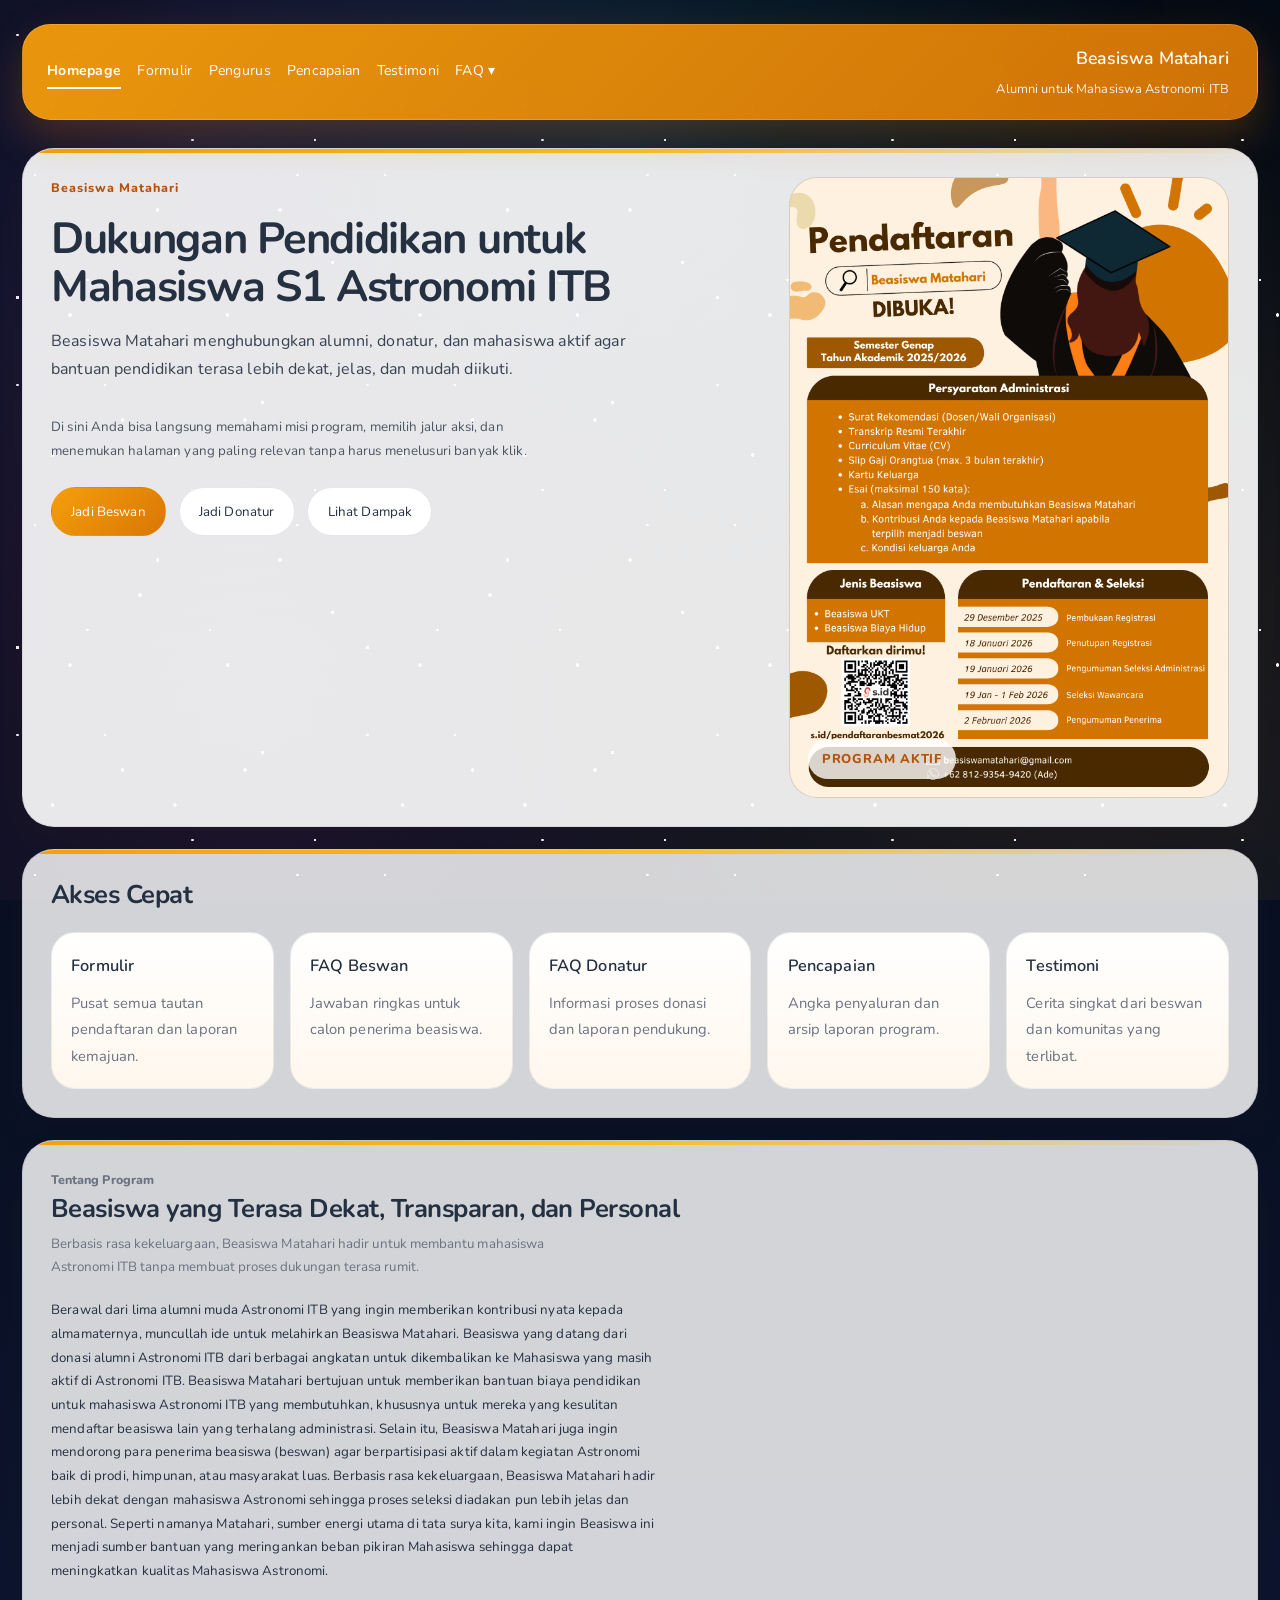
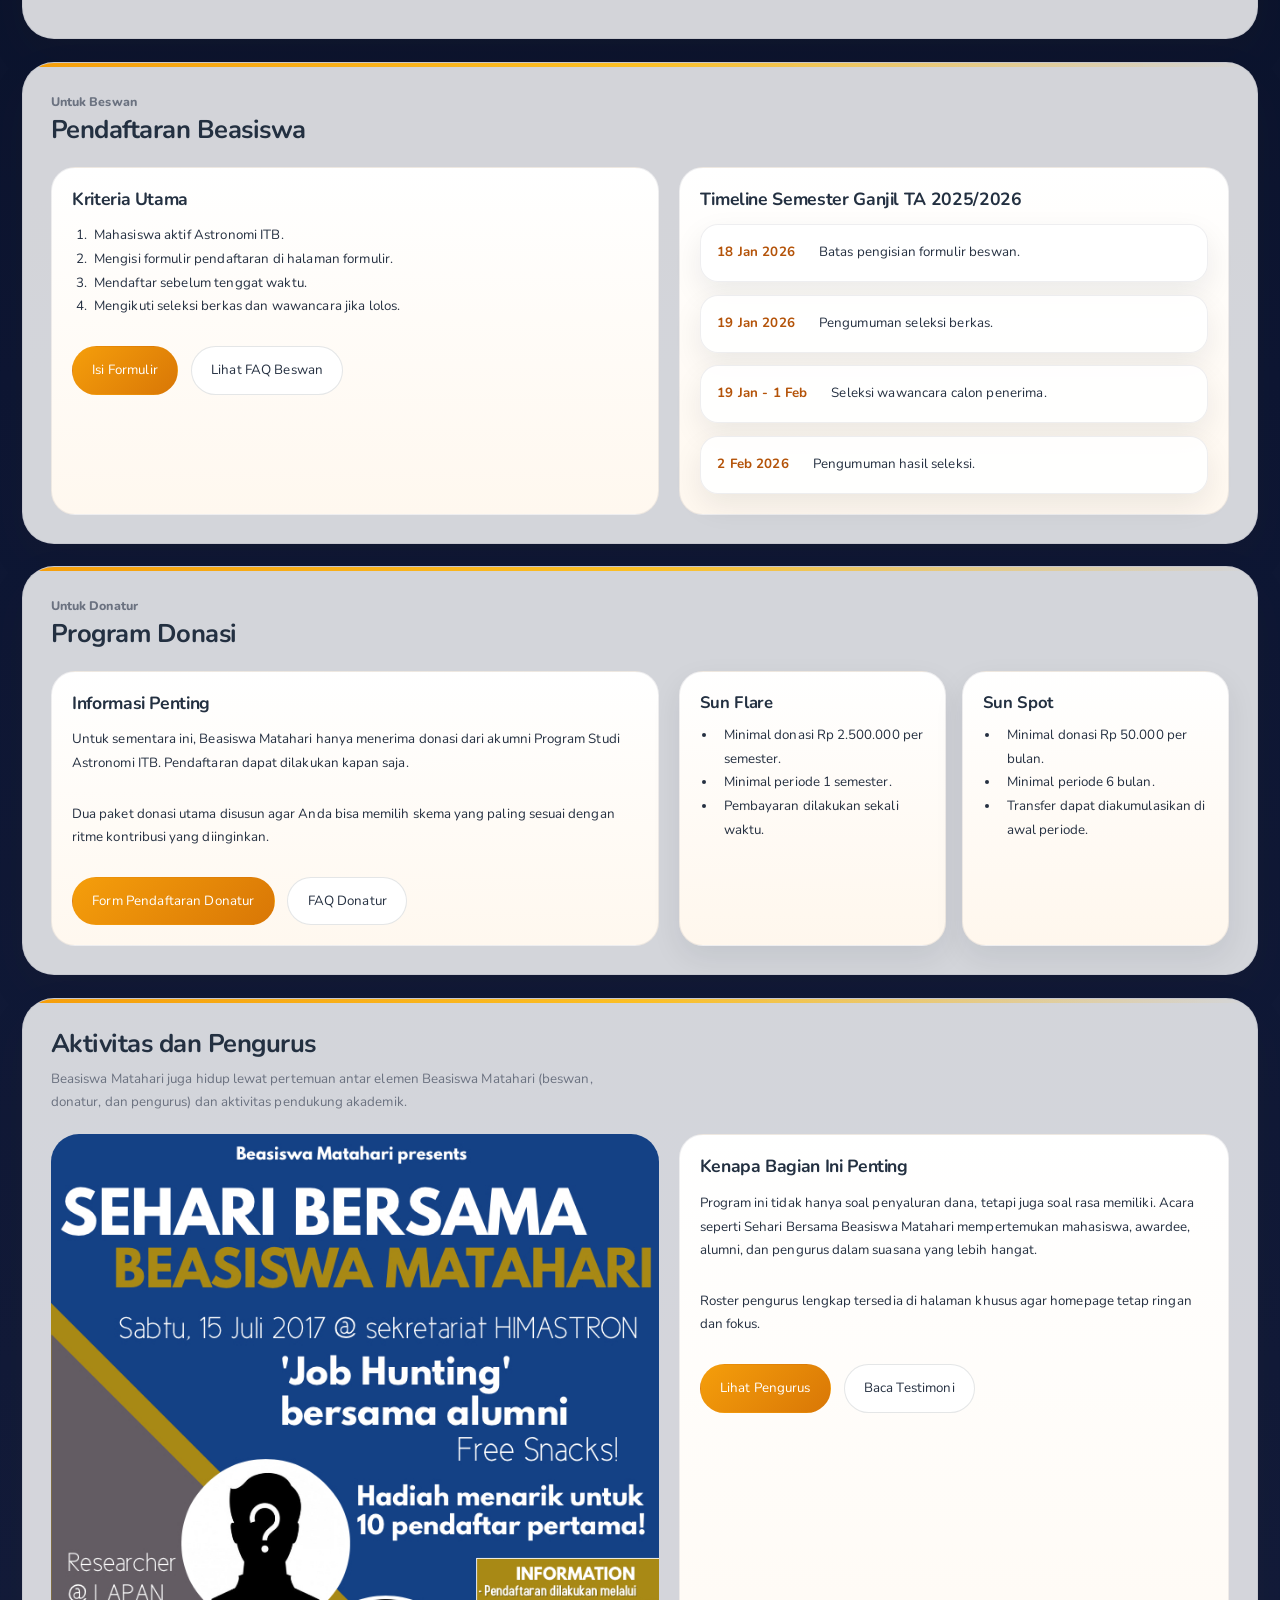
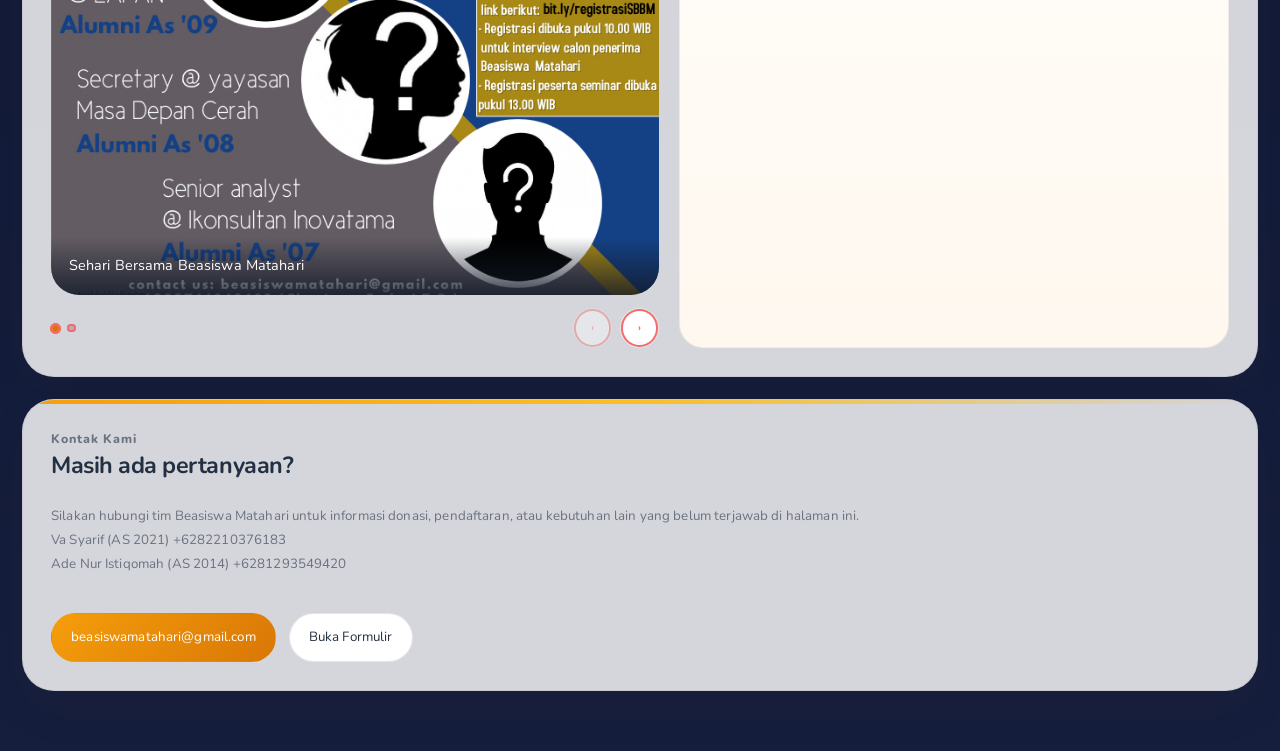
==== commit 079bd0c6: "Update index.html" ====
--- a/index.html
+++ b/index.html
@@ -35,7 +35,7 @@
 				<section class="v2-card v2-hero">
 					<div class="v2-hero-copy">
 						<p class="eyebrow">Beasiswa Matahari</p>
-						<h1>Dukungan Pendidikan untuk Mahasiswa Astronomi ITB</h1>
+						<h1>Dukungan Pendidikan untuk Mahasiswa S1 Astronomi ITB</h1>
 						<p class="v2-lead">Beasiswa Matahari menghubungkan alumni, donatur, dan mahasiswa aktif agar bantuan pendidikan terasa lebih dekat, jelas, dan mudah diikuti.</p>
 						<p class="v2-copy">Di sini Anda bisa langsung memahami misi program, memilih jalur aksi, dan menemukan halaman yang paling relevan tanpa harus menelusuri banyak klik.</p>
 						<div class="v2-actions">
@@ -92,30 +92,24 @@
 
 					<div class="split-grid">
 						<div>
-							<p>Program ini lahir dari alumni Astronomi ITB yang ingin memberi kontribusi nyata kepada almamater. Fokusnya bukan hanya bantuan biaya pendidikan, tetapi juga menjaga mahasiswa tetap punya ruang untuk bertumbuh, aktif di lingkungan akademik, dan tetap percaya diri menjalani masa kuliah.</p>
-							<p>Karena itu, homepage diarahkan agar pengunjung langsung menangkap siapa yang dibantu, bagaimana cara ikut serta, dan ke mana harus klik berikutnya.</p>
-						</div>
-						<div class="stack-card">
-							<h3>Prinsip Utama</h3>
-							<ul>
-								<li>Transparan dalam proses dan laporan.</li>
-								<li>Personal dalam komunikasi dan seleksi.</li>
-								<li>Fokus pada mahasiswa aktif Astronomi ITB.</li>
-							</ul>
+							<p> Berawal dari lima alumni muda Astronomi ITB yang ingin memberikan kontribusi nyata kepada almamaternya, muncullah ide untuk melahirkan Beasiswa Matahari. Beasiswa yang datang dari donasi alumni Astronomi ITB dari berbagai angkatan untuk dikembalikan ke Mahasiswa yang masih aktif di Astronomi ITB. 
+								Beasiswa Matahari bertujuan untuk memberikan bantuan biaya pendidikan untuk mahasiswa Astronomi ITB yang membutuhkan, khususnya untuk mereka yang kesulitan mendaftar beasiswa lain yang terhalang administrasi. Selain itu, Beasiswa Matahari juga ingin mendorong para penerima beasiswa (beswan) agar berpartisipasi aktif dalam kegiatan Astronomi baik di prodi, himpunan, atau masyarakat luas.
+								Berbasis rasa kekeluargaan, Beasiswa Matahari hadir lebih dekat dengan mahasiswa Astronomi sehingga proses seleksi diadakan pun lebih jelas dan personal. Seperti namanya Matahari, sumber energi utama di tata surya kita, kami ingin Beasiswa ini menjadi sumber bantuan yang meringankan beban pikiran Mahasiswa sehingga  dapat meningkatkan kualitas Mahasiswa Astronomi.</p>
+							
 						</div>
 					</div>
 				</section>
 
 				<section class="v2-section v2-card" id="beswan">
 					<div class="section-head">
-						<p class="eyebrow">Jalur Beswan</p>
-						<h2>Pendaftaran Beswan Dibuat Singkat dan Mudah Dipindai</h2>
-						<p>Tahap awal tetap jelas: cek tenggat, siapkan berkas, lalu buka formulir utama.</p>
-					</div>
-
-					<div class="split-grid">
-						<div class="stack-card">
-							<h3>Kriteria Inti</h3>
+						<p class="eyebrow">Untuk Beswan</p>
+						<h2>Pendaftaran Beasiswa</h2>
+						
+					</div>
+
+					<div class="split-grid">
+						<div class="stack-card">
+							<h3>Kriteria Utama</h3>
 							<ol>
 								<li>Mahasiswa aktif Astronomi ITB.</li>
 								<li>Mengisi formulir pendaftaran di halaman formulir.</li>
@@ -154,18 +148,18 @@
 
 				<section class="v2-section v2-card">
 					<div class="section-head">
-						<p class="eyebrow">Jalur Donasi</p>
-						<h2>Program Donasi Ringkas, Jelas, dan Fleksibel</h2>
-						<p>Calon donatur bisa memilih skema yang paling nyaman tanpa harus membaca penjelasan panjang di banyak tempat.</p>
-					</div>
-
-					<div class="split-grid">
-						<div class="stack-card">
-							<h3>Yang Perlu Diketahui</h3>
-							<p>Tidak ada syarat khusus untuk menjadi donatur Beasiswa Matahari, dan pendaftaran dapat dilakukan kapan saja.</p>
+						<p class="eyebrow">Untuk Donatur</p>
+						<h2>Program Donasi</h2>
+						
+					</div>
+
+					<div class="split-grid">
+						<div class="stack-card">
+							<h3>Informasi Penting</h3>
+							<p>Untuk sementara ini, Beasiswa Matahari hanya menerima donasi dari akumni Program Studi Astronomi ITB. Pendaftaran dapat dilakukan kapan saja.</p>
 							<p>Dua paket donasi utama disusun agar Anda bisa memilih skema yang paling sesuai dengan ritme kontribusi yang diinginkan.</p>
 							<div class="v2-actions">
-								<a href="http://bit.ly/formcalondonaturbeasiswamatahari" class="v2-button primary" target="_blank" rel="noopener noreferrer">Form Calon Donatur</a>
+								<a href="http://bit.ly/formcalondonaturbeasiswamatahari" class="v2-button primary" target="_blank" rel="noopener noreferrer">Form Pendaftaran Donatur</a>
 								<a href="donatur-faq.html" class="v2-button">FAQ Donatur</a>
 							</div>
 						</div>
@@ -176,7 +170,7 @@
 								<ul>
 									<li>Minimal donasi Rp 2.500.000 per semester.</li>
 									<li>Minimal periode 1 semester.</li>
-									<li>Pembayaran dapat dicicil setiap bulan.</li>
+									<li>Pembayaran dilakukan sekali waktu.</li>
 								</ul>
 							</div>
 							<div class="package-card">
@@ -193,9 +187,9 @@
 
 				<section class="v2-section v2-card">
 					<div class="section-head">
-						<p class="eyebrow">Ruang Kebersamaan</p>
+						
 						<h2>Aktivitas dan Pengurus</h2>
-						<p>Beasiswa Matahari juga hidup lewat pertemuan komunitas, cerita perjalanan, dan pengurus yang menjaga program tetap berjalan.</p>
+						<p>Beasiswa Matahari juga hidup lewat pertemuan antar elemen Beasiswa Matahari (beswan, donatur, dan pengurus) dan aktivitas pendukung akademik.</p>
 					</div>
 
 					<div class="split-grid">
@@ -239,6 +233,8 @@
 							<p class="eyebrow">Kontak Kami</p>
 							<h2>Masih ada pertanyaan?</h2>
 							<p>Silakan hubungi tim Beasiswa Matahari untuk informasi donasi, pendaftaran, atau kebutuhan lain yang belum terjawab di halaman ini.</p>
+							<p>Va Syarif (AS 2021) +6282210376183</p>
+							<p>Ade Nur Istiqomah (AS 2014) +6281293549420</p>
 						</div>
 						<div class="v2-actions">
 							<a href="mailto:beasiswamatahari@gmail.com" class="v2-button primary">beasiswamatahari@gmail.com</a>
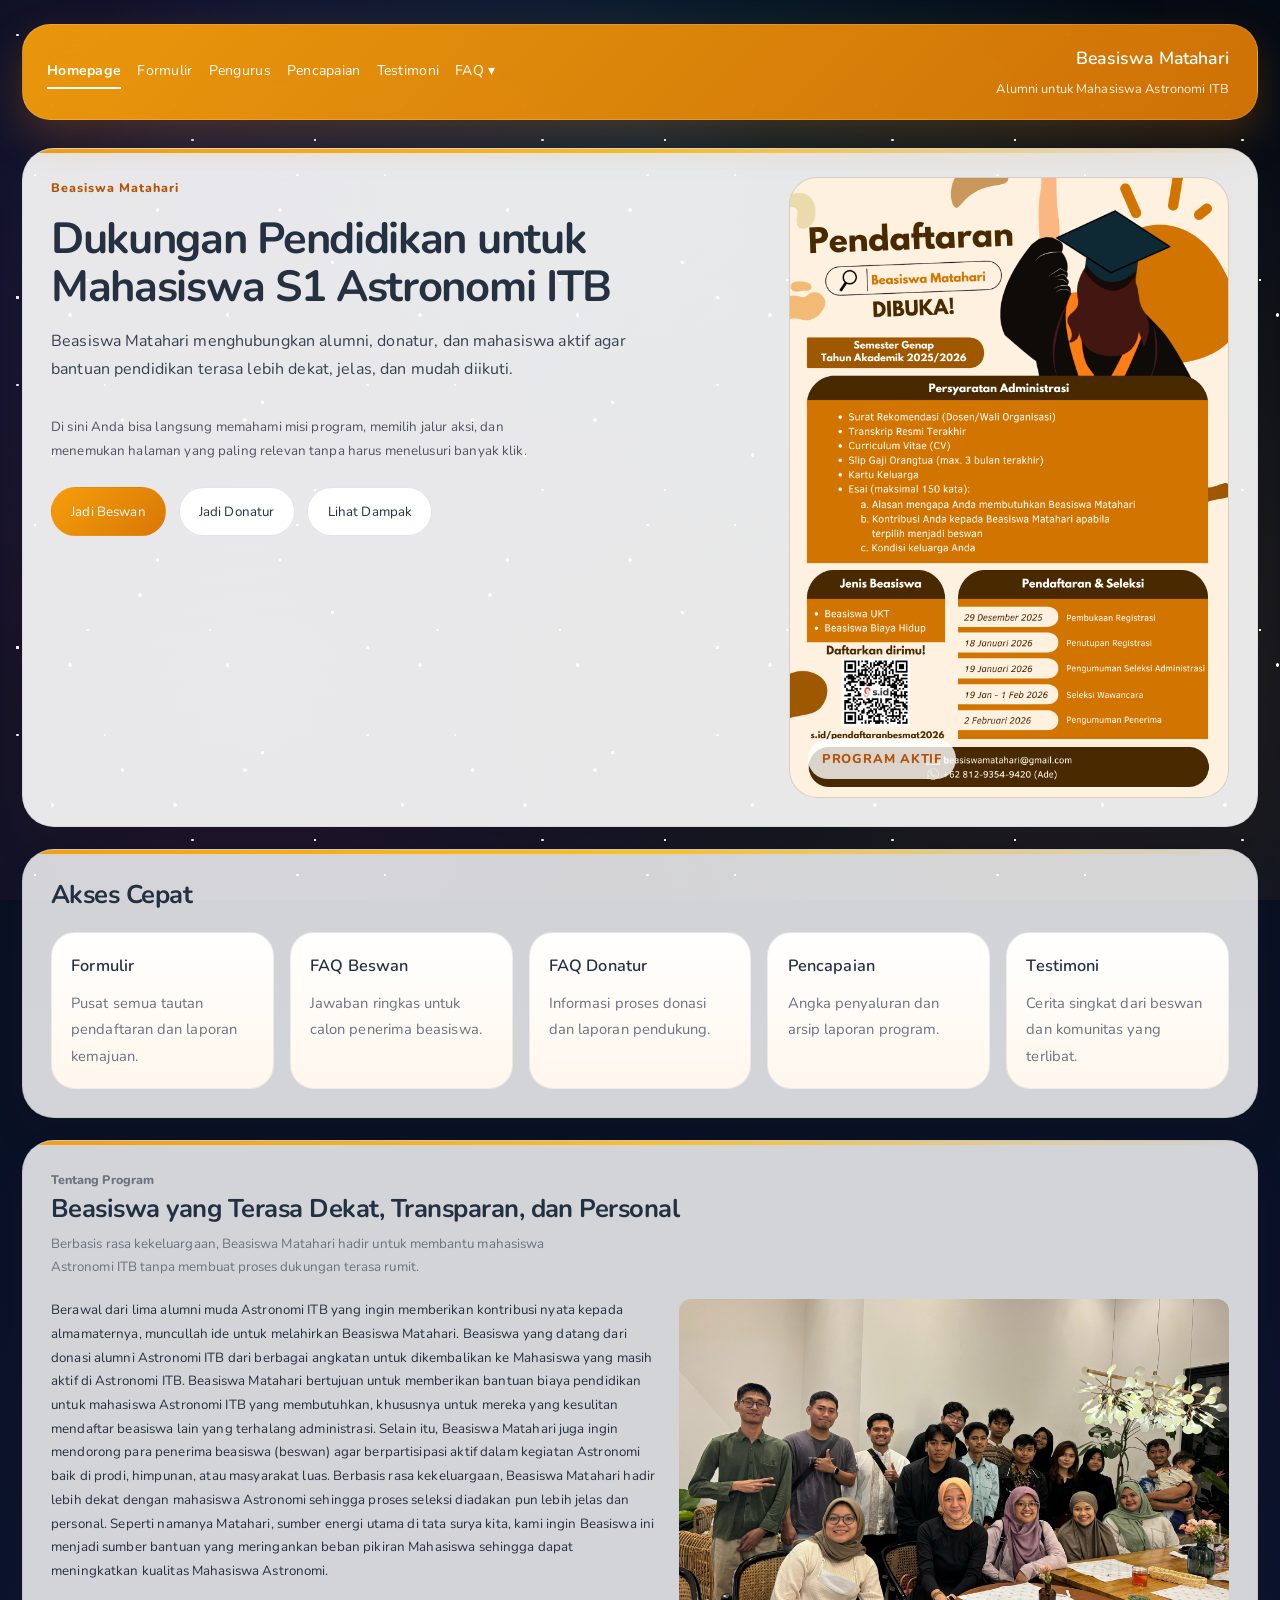
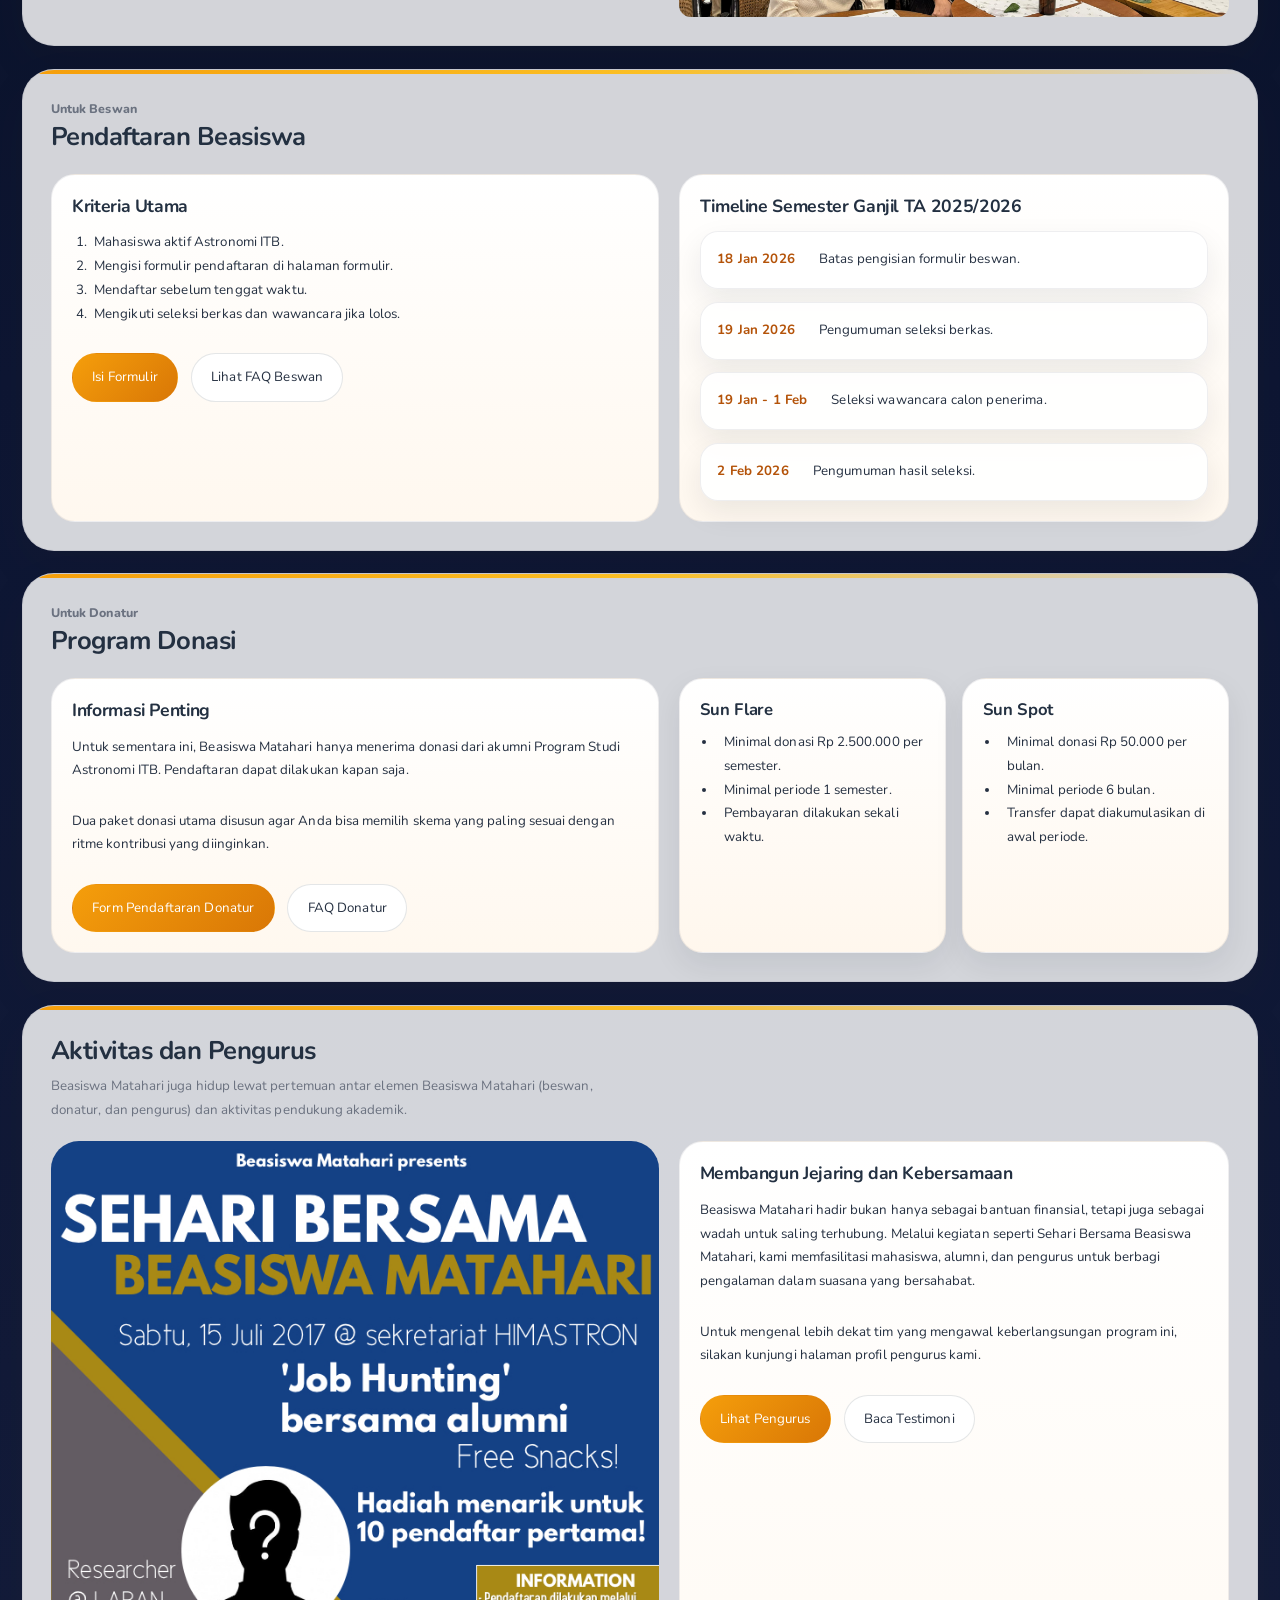
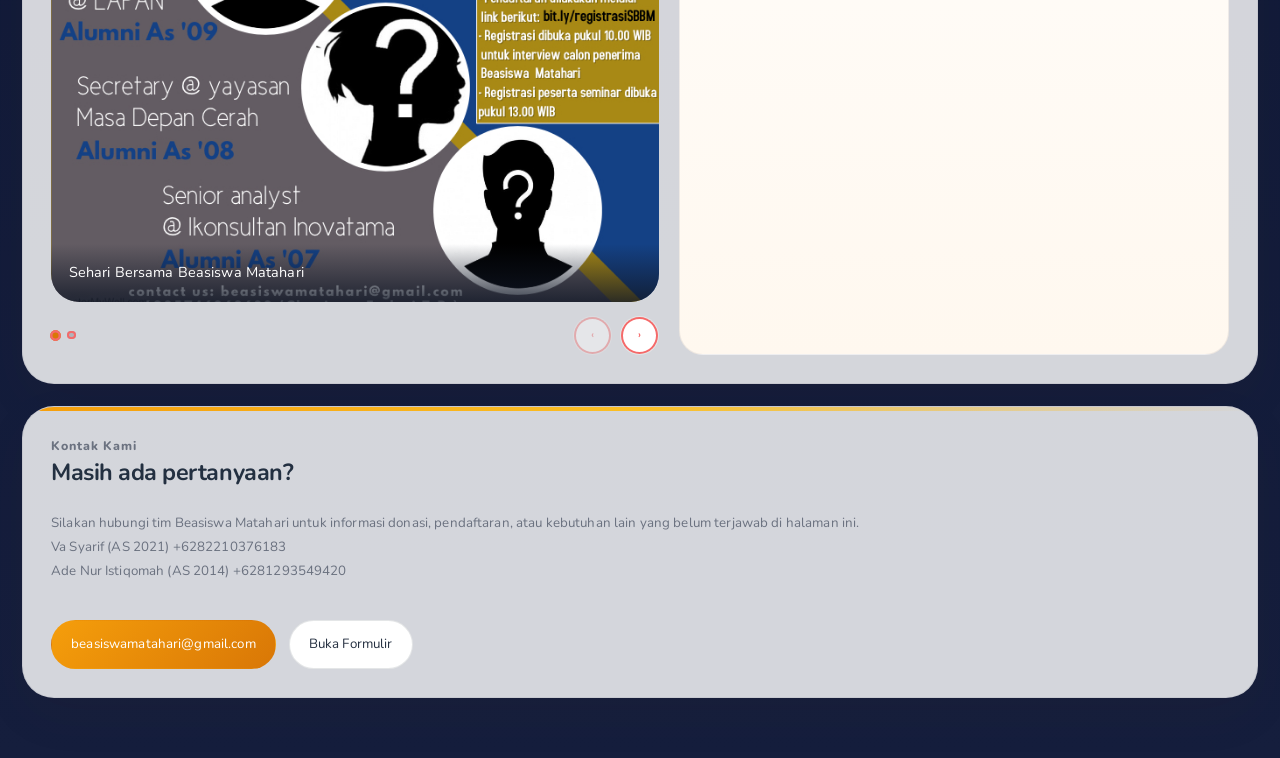
==== commit 1221bf6a: "feat: add bukber-besmat.jpeg to images directory" ====
--- a/index.html
+++ b/index.html
@@ -95,7 +95,9 @@
 							<p> Berawal dari lima alumni muda Astronomi ITB yang ingin memberikan kontribusi nyata kepada almamaternya, muncullah ide untuk melahirkan Beasiswa Matahari. Beasiswa yang datang dari donasi alumni Astronomi ITB dari berbagai angkatan untuk dikembalikan ke Mahasiswa yang masih aktif di Astronomi ITB. 
 								Beasiswa Matahari bertujuan untuk memberikan bantuan biaya pendidikan untuk mahasiswa Astronomi ITB yang membutuhkan, khususnya untuk mereka yang kesulitan mendaftar beasiswa lain yang terhalang administrasi. Selain itu, Beasiswa Matahari juga ingin mendorong para penerima beasiswa (beswan) agar berpartisipasi aktif dalam kegiatan Astronomi baik di prodi, himpunan, atau masyarakat luas.
 								Berbasis rasa kekeluargaan, Beasiswa Matahari hadir lebih dekat dengan mahasiswa Astronomi sehingga proses seleksi diadakan pun lebih jelas dan personal. Seperti namanya Matahari, sumber energi utama di tata surya kita, kami ingin Beasiswa ini menjadi sumber bantuan yang meringankan beban pikiran Mahasiswa sehingga  dapat meningkatkan kualitas Mahasiswa Astronomi.</p>
-							
+						</div>
+						<div>
+							<img src="images/bukber-besmat.jpeg" alt="Kebersamaan Alumni dan Beswan Beasiswa Matahari" style="width: 100%; border-radius: 12px; object-fit: cover; height: 100%;" />
 						</div>
 					</div>
 				</section>
@@ -216,9 +218,9 @@
 						</div>
 
 						<div class="stack-card">
-							<h3>Kenapa Bagian Ini Penting</h3>
-							<p>Program ini tidak hanya soal penyaluran dana, tetapi juga soal rasa memiliki. Acara seperti Sehari Bersama Beasiswa Matahari mempertemukan mahasiswa, awardee, alumni, dan pengurus dalam suasana yang lebih hangat.</p>
-							<p>Roster pengurus lengkap tersedia di halaman khusus agar homepage tetap ringan dan fokus.</p>
+							<h3>Membangun Jejaring dan Kebersamaan</h3>
+							<p>Beasiswa Matahari hadir bukan hanya sebagai bantuan finansial, tetapi juga sebagai wadah untuk saling terhubung. Melalui kegiatan seperti Sehari Bersama Beasiswa Matahari, kami memfasilitasi mahasiswa, alumni, dan pengurus untuk berbagi pengalaman dalam suasana yang bersahabat.</p>
+							<p>Untuk mengenal lebih dekat tim yang mengawal keberlangsungan program ini, silakan kunjungi halaman profil pengurus kami.</p>
 							<div class="v2-actions">
 								<a href="pengurus.html" class="v2-button primary">Lihat Pengurus</a>
 								<a href="testimoni.html" class="v2-button">Baca Testimoni</a>
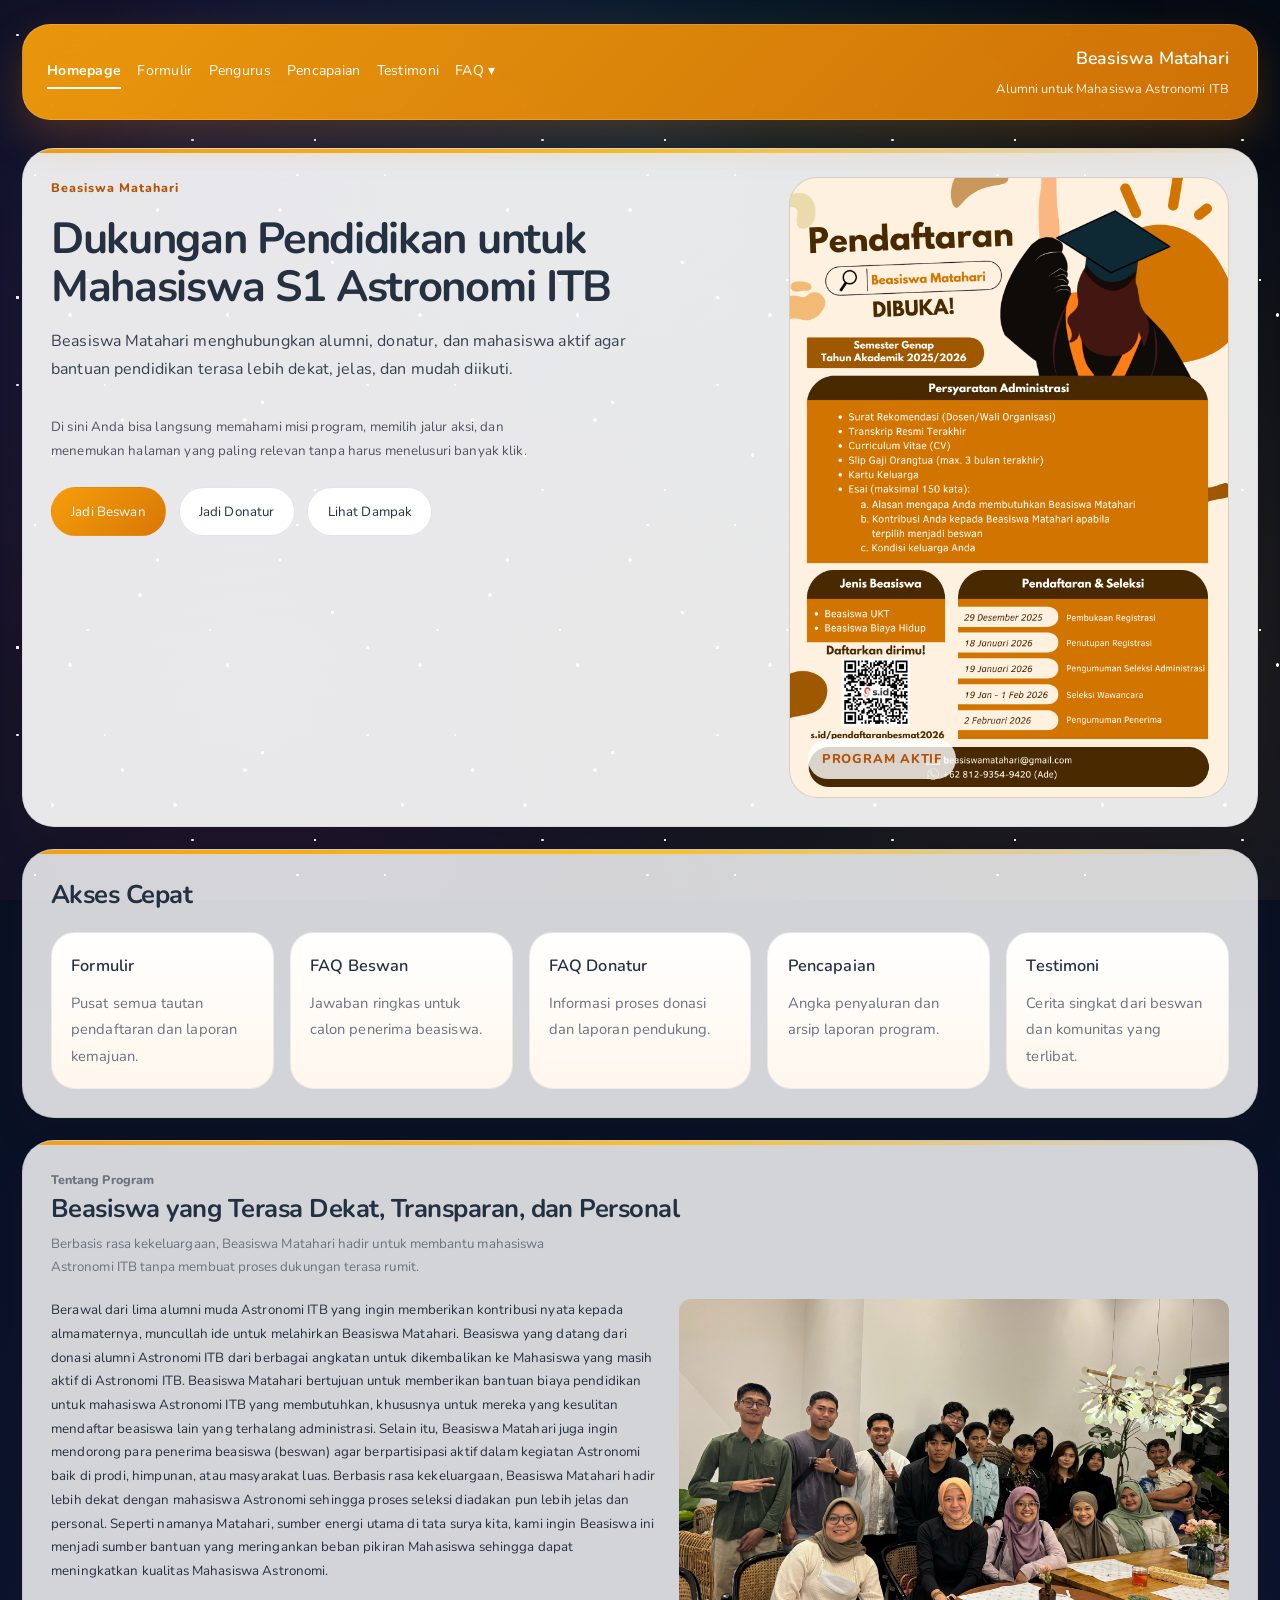
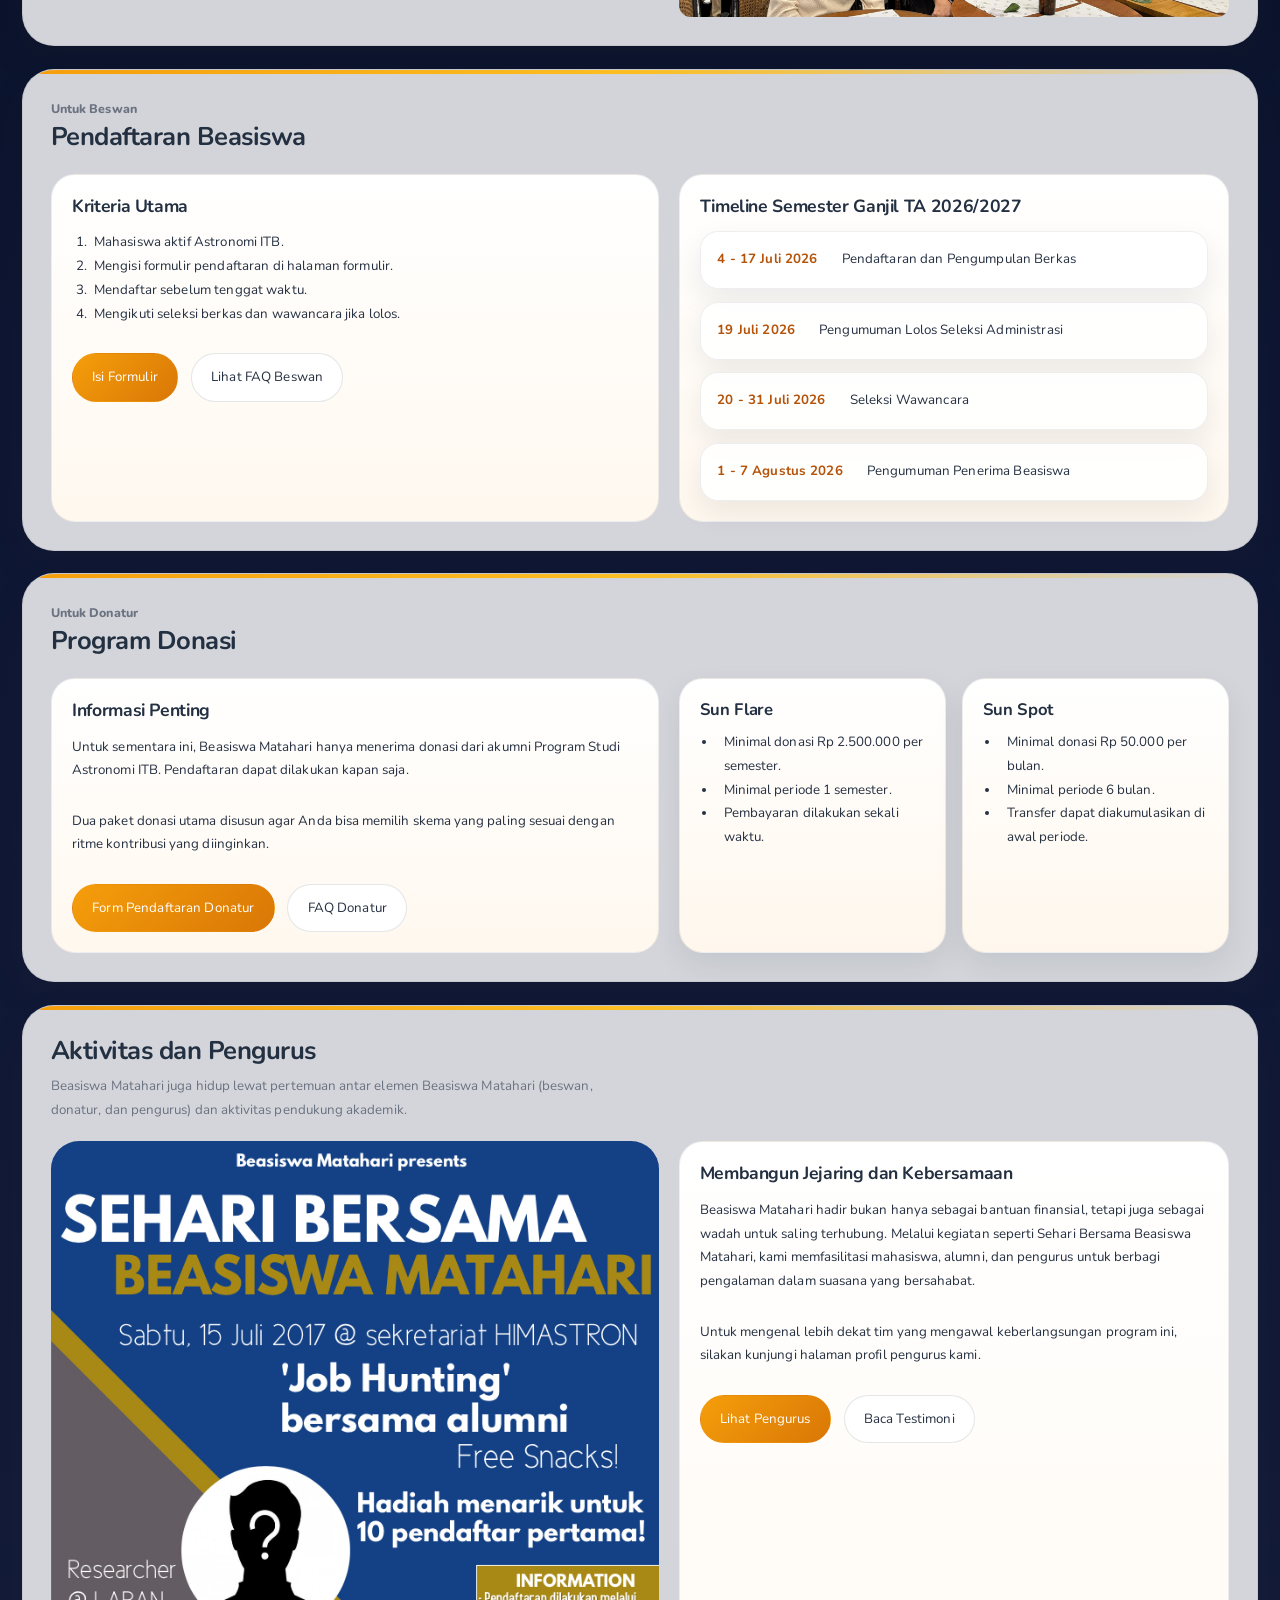
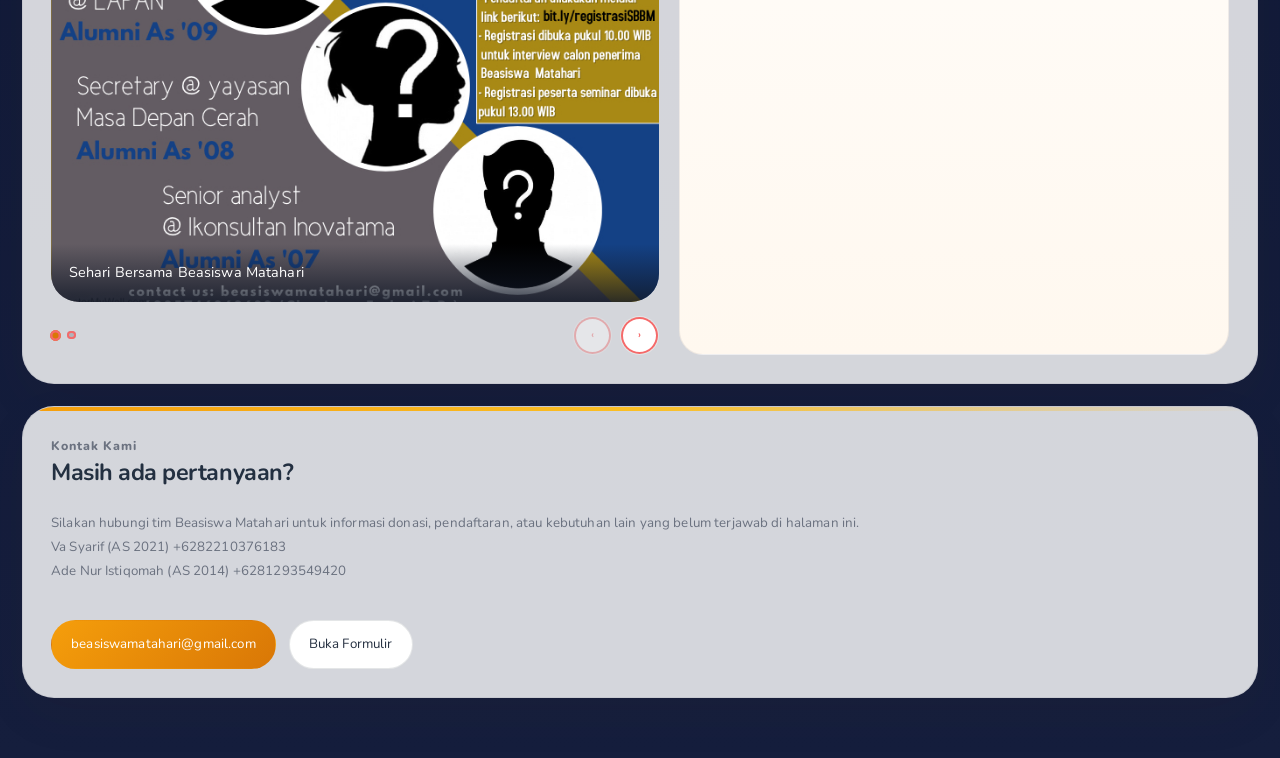
==== commit ae83f84b: "chore: move images to subfolders and update HTML references" ====
--- a/index.html
+++ b/index.html
@@ -47,7 +47,7 @@
 
 					<div class="v2-hero-visual">
 						<div class="hero-art">
-							<img src="images/poster_periode15.png" alt="Poster Beasiswa Matahari periode 15" />
+							<img src="images/poster/poster_periode15.png" alt="Poster Beasiswa Matahari periode 15" />
 							<span class="hero-mark">Program aktif</span>
 						</div>
 
@@ -97,7 +97,7 @@
 								Berbasis rasa kekeluargaan, Beasiswa Matahari hadir lebih dekat dengan mahasiswa Astronomi sehingga proses seleksi diadakan pun lebih jelas dan personal. Seperti namanya Matahari, sumber energi utama di tata surya kita, kami ingin Beasiswa ini menjadi sumber bantuan yang meringankan beban pikiran Mahasiswa sehingga  dapat meningkatkan kualitas Mahasiswa Astronomi.</p>
 						</div>
 						<div>
-							<img src="images/bukber-besmat.jpeg" alt="Kebersamaan Alumni dan Beswan Beasiswa Matahari" style="width: 100%; border-radius: 12px; object-fit: cover; height: 100%;" />
+							<img src="images/others/bukber-besmat.jpeg" alt="Kebersamaan Alumni dan Beswan Beasiswa Matahari" style="width: 100%; border-radius: 12px; object-fit: cover; height: 100%;" />
 						</div>
 					</div>
 				</section>
@@ -125,23 +125,23 @@
 						</div>
 
 						<div class="stack-card">
-							<h3>Timeline Semester Ganjil TA 2025/2026</h3>
+							<h3>Timeline Semester Ganjil TA 2026/2027</h3>
 							<div class="timeline">
 								<div class="timeline-item">
-									<div class="timeline-date">18 Jan 2026</div>
-									<div>Batas pengisian formulir beswan.</div>
-								</div>
-								<div class="timeline-item">
-									<div class="timeline-date">19 Jan 2026</div>
-									<div>Pengumuman seleksi berkas.</div>
-								</div>
-								<div class="timeline-item">
-									<div class="timeline-date">19 Jan - 1 Feb</div>
-									<div>Seleksi wawancara calon penerima.</div>
-								</div>
-								<div class="timeline-item">
-									<div class="timeline-date">2 Feb 2026</div>
-									<div>Pengumuman hasil seleksi.</div>
+									<div class="timeline-date">4 - 17 Juli 2026</div>
+									<div>Pendaftaran dan Pengumpulan Berkas</div>
+								</div>
+								<div class="timeline-item">
+									<div class="timeline-date">19 Juli 2026</div>
+									<div>Pengumuman Lolos Seleksi Administrasi</div>
+								</div>
+								<div class="timeline-item">
+									<div class="timeline-date">20 - 31 Juli 2026</div>
+									<div>Seleksi Wawancara</div>
+								</div>
+								<div class="timeline-item">
+									<div class="timeline-date">1 - 7 Agustus 2026</div>
+									<div>Pengumuman Penerima Beasiswa</div>
 								</div>
 							</div>
 						</div>
@@ -199,11 +199,11 @@
 							<div class="media-carousel__viewport">
 								<div class="media-carousel__track">
 									<figure class="media-slide">
-										<img src="images/seharibersamabesmat_1.jpg" alt="Kegiatan Sehari Bersama Beasiswa Matahari" />
+										<img src="images/poster/seharibersamabesmat_1.jpg" alt="Kegiatan Sehari Bersama Beasiswa Matahari" />
 										<figcaption>Sehari Bersama Beasiswa Matahari</figcaption>
 									</figure>
 									<figure class="media-slide">
-										<img src="images/seharibersamabesmat_2.jpg" alt="Kegiatan Beasiswa Matahari bersama alumni" />
+										<img src="images/poster/seharibersamabesmat_2.jpg" alt="Kegiatan Beasiswa Matahari bersama alumni" />
 										<figcaption>Ruang cerita bersama alumni dan awardee</figcaption>
 									</figure>
 								</div>
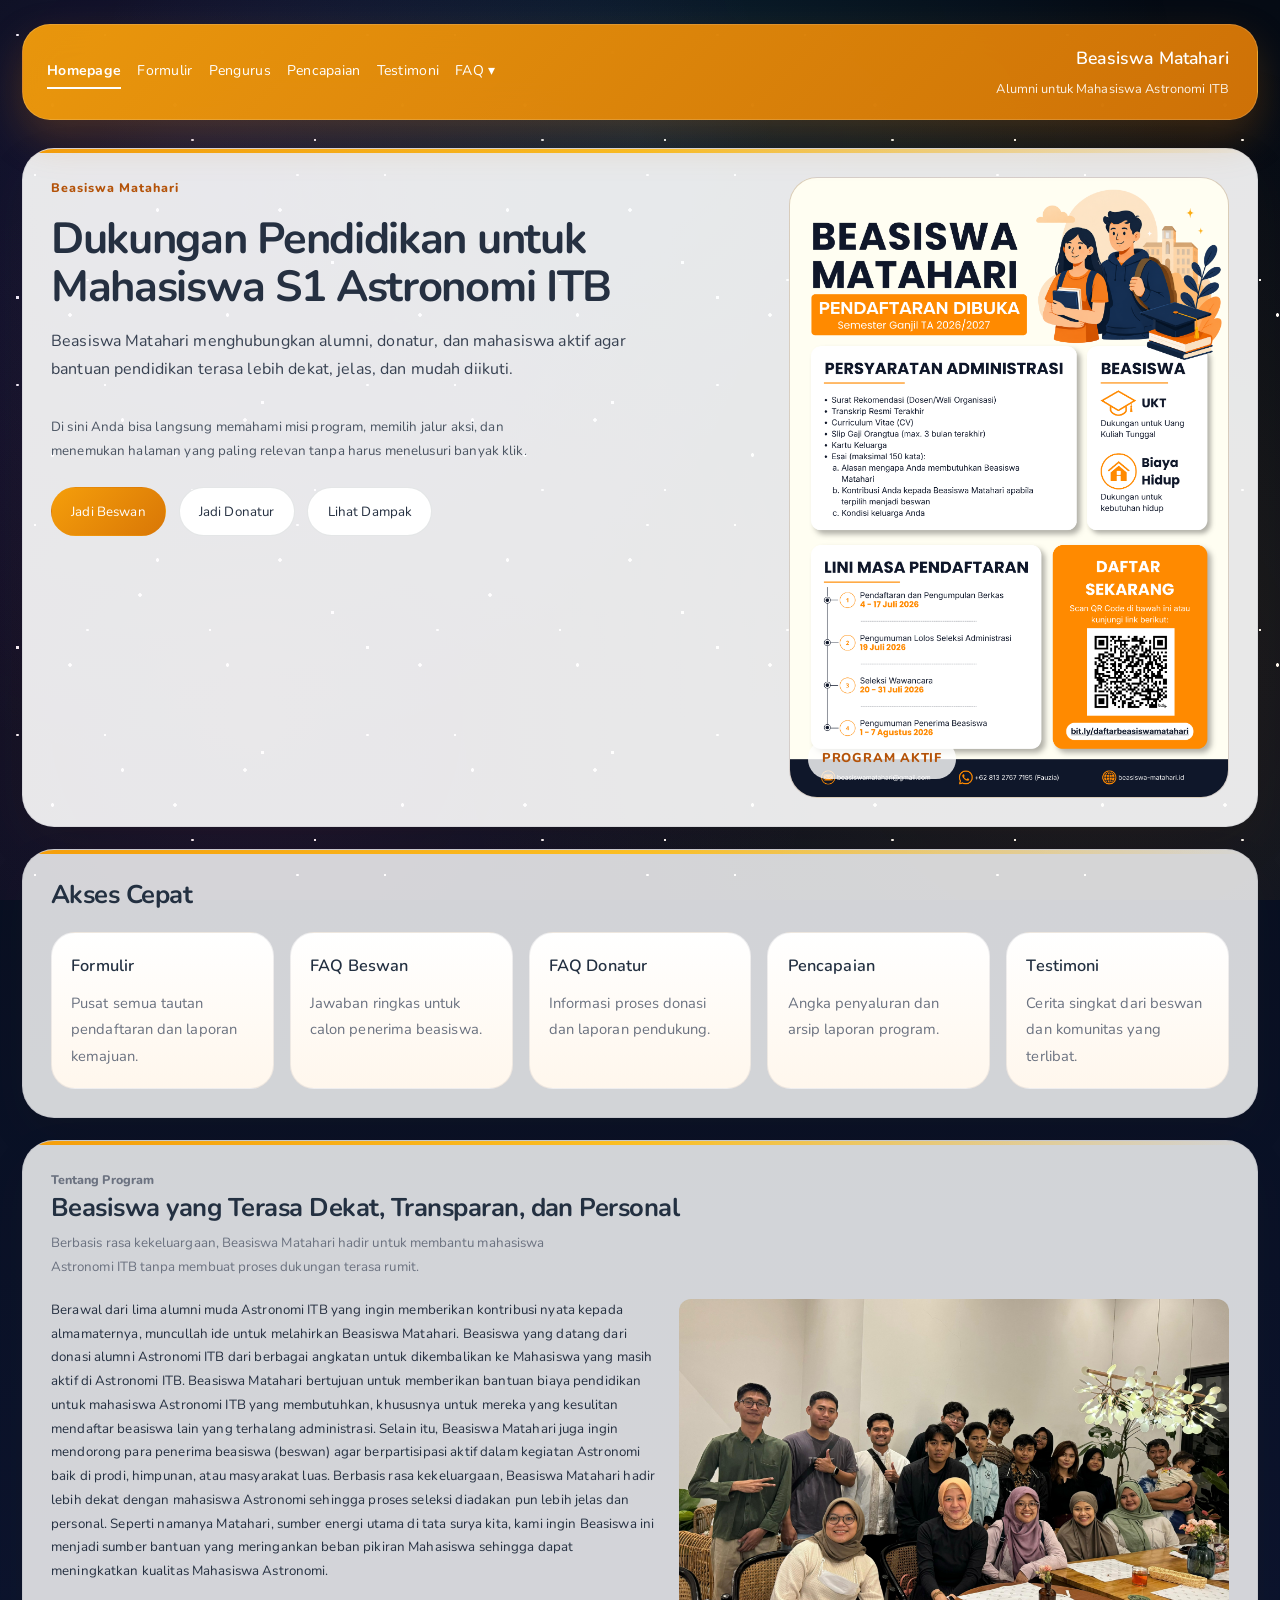
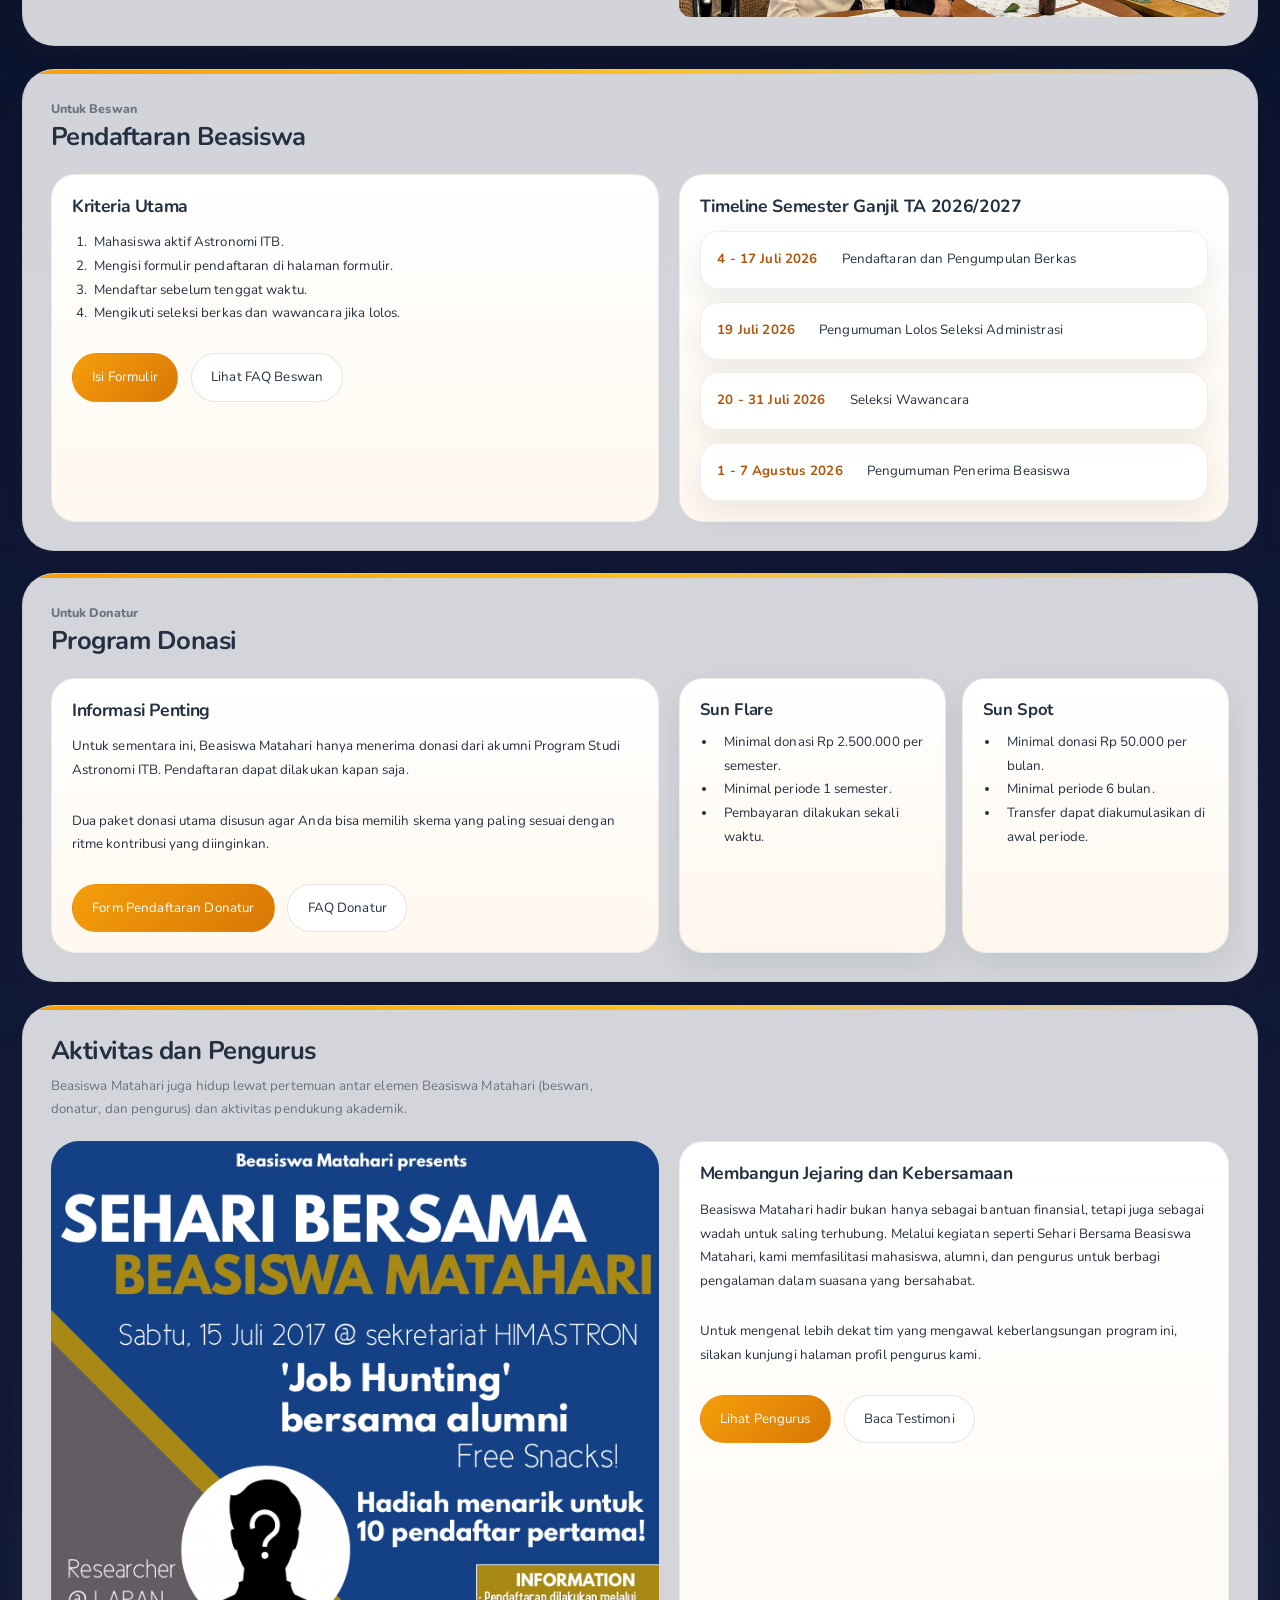
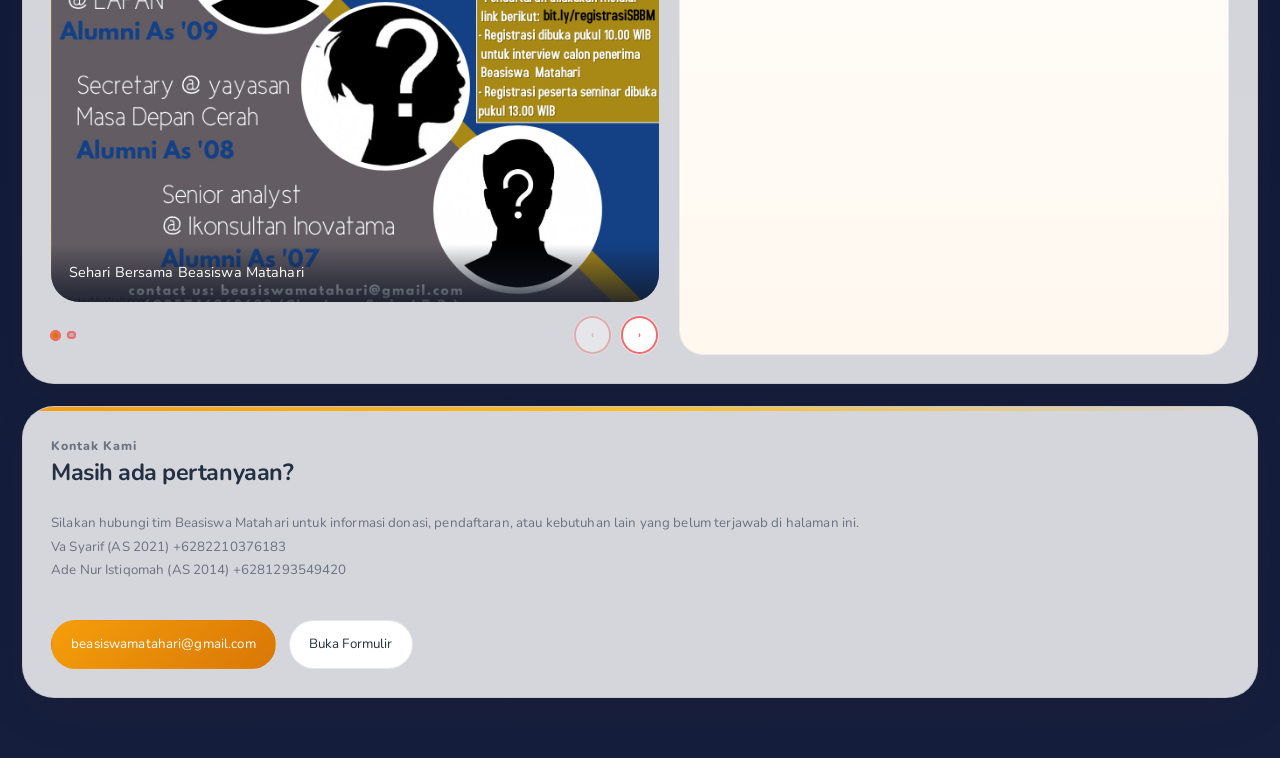
==== commit 8b75f58f: "update: replace hero poster with version for period 16" ====
--- a/index.html
+++ b/index.html
@@ -47,7 +47,7 @@
 
 					<div class="v2-hero-visual">
 						<div class="hero-art">
-							<img src="images/poster/poster_periode15.png" alt="Poster Beasiswa Matahari periode 15" />
+							<img src="images/poster/poster_periode16.png" alt="Poster Beasiswa Matahari periode 16" />
 							<span class="hero-mark">Program aktif</span>
 						</div>
 
